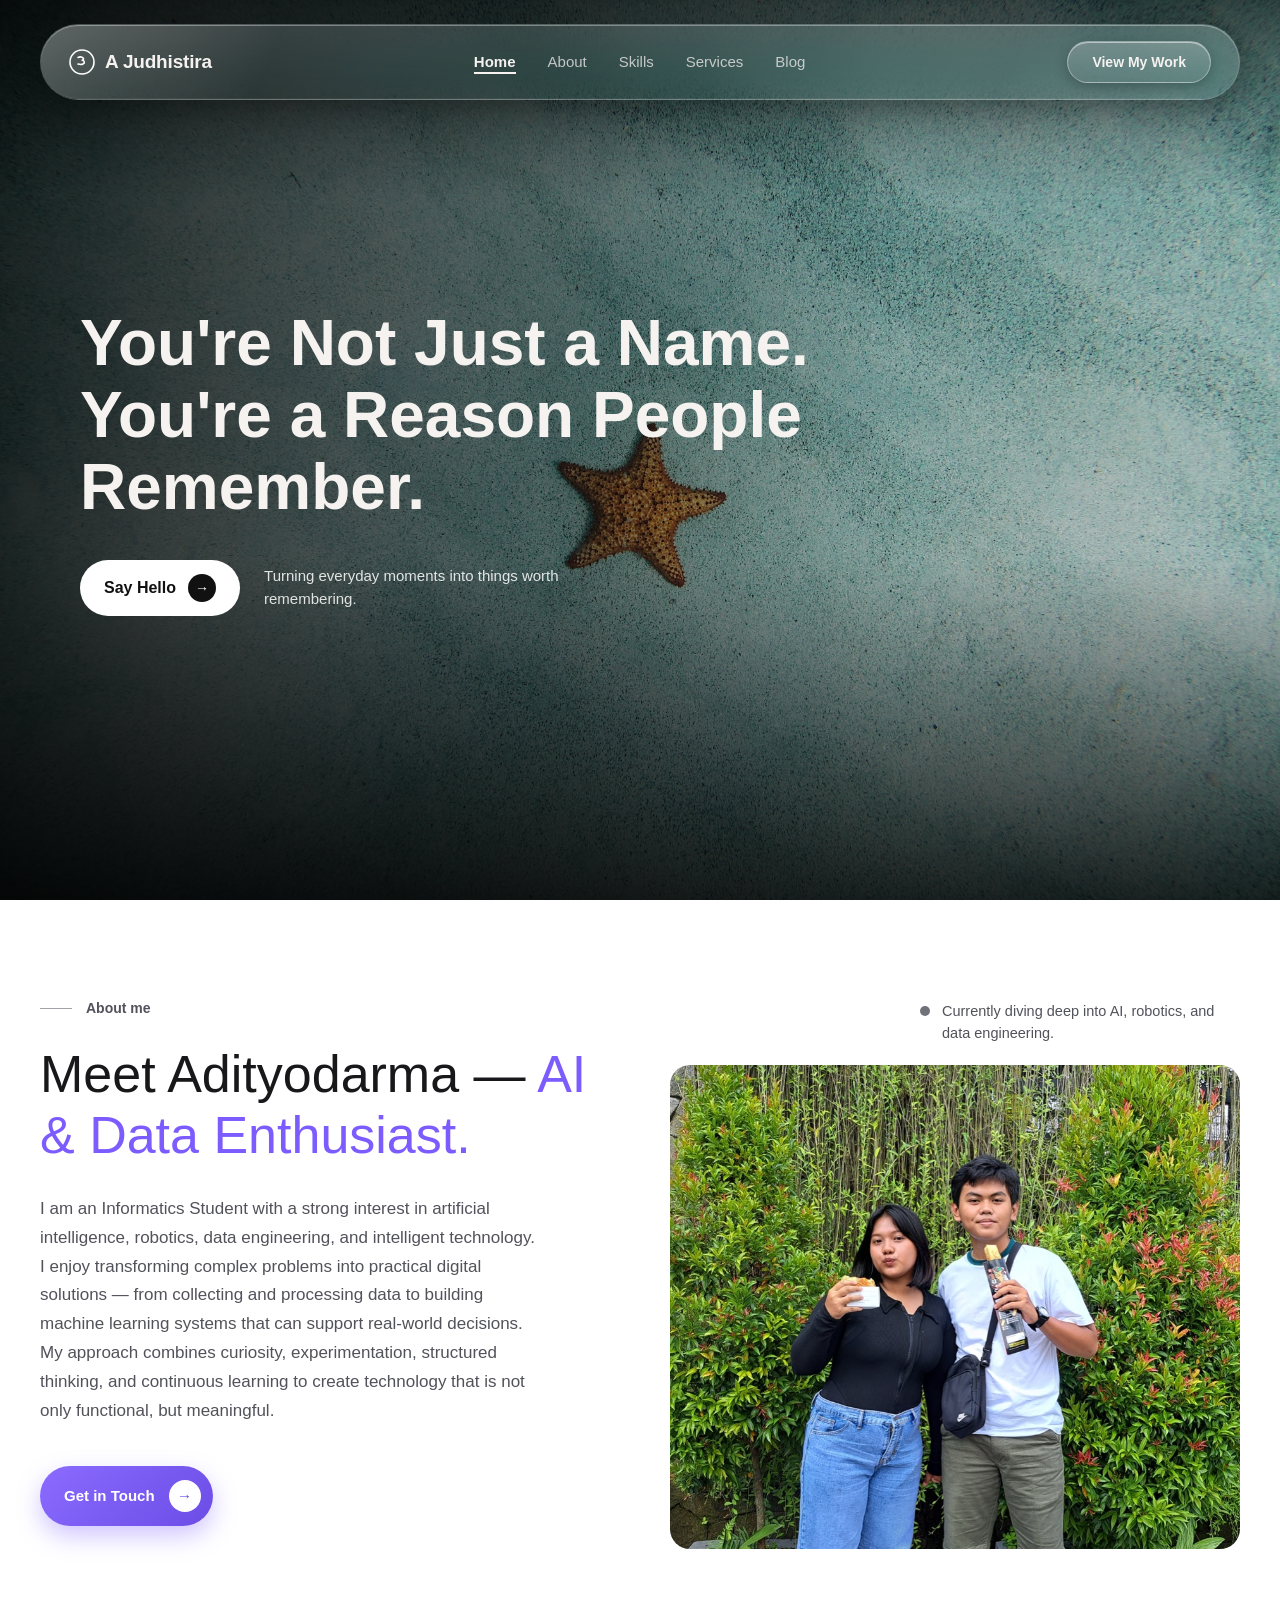
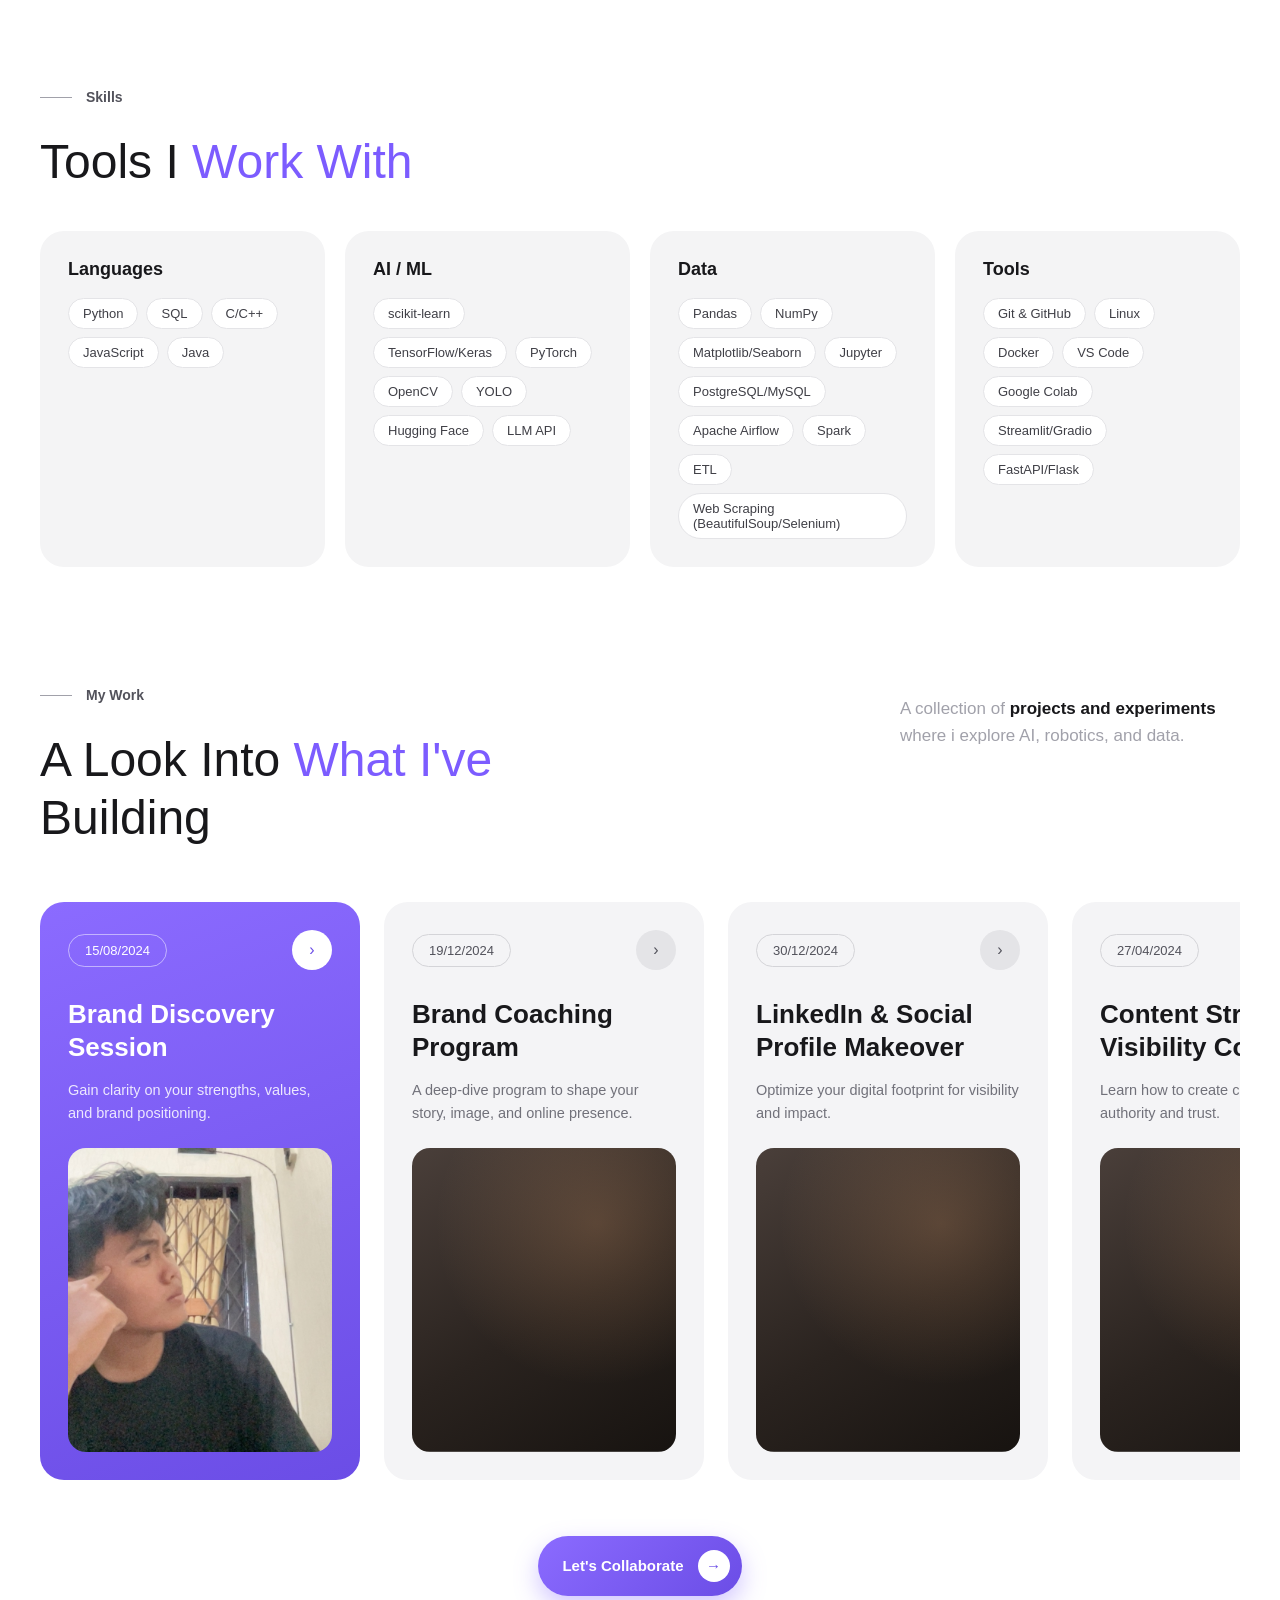
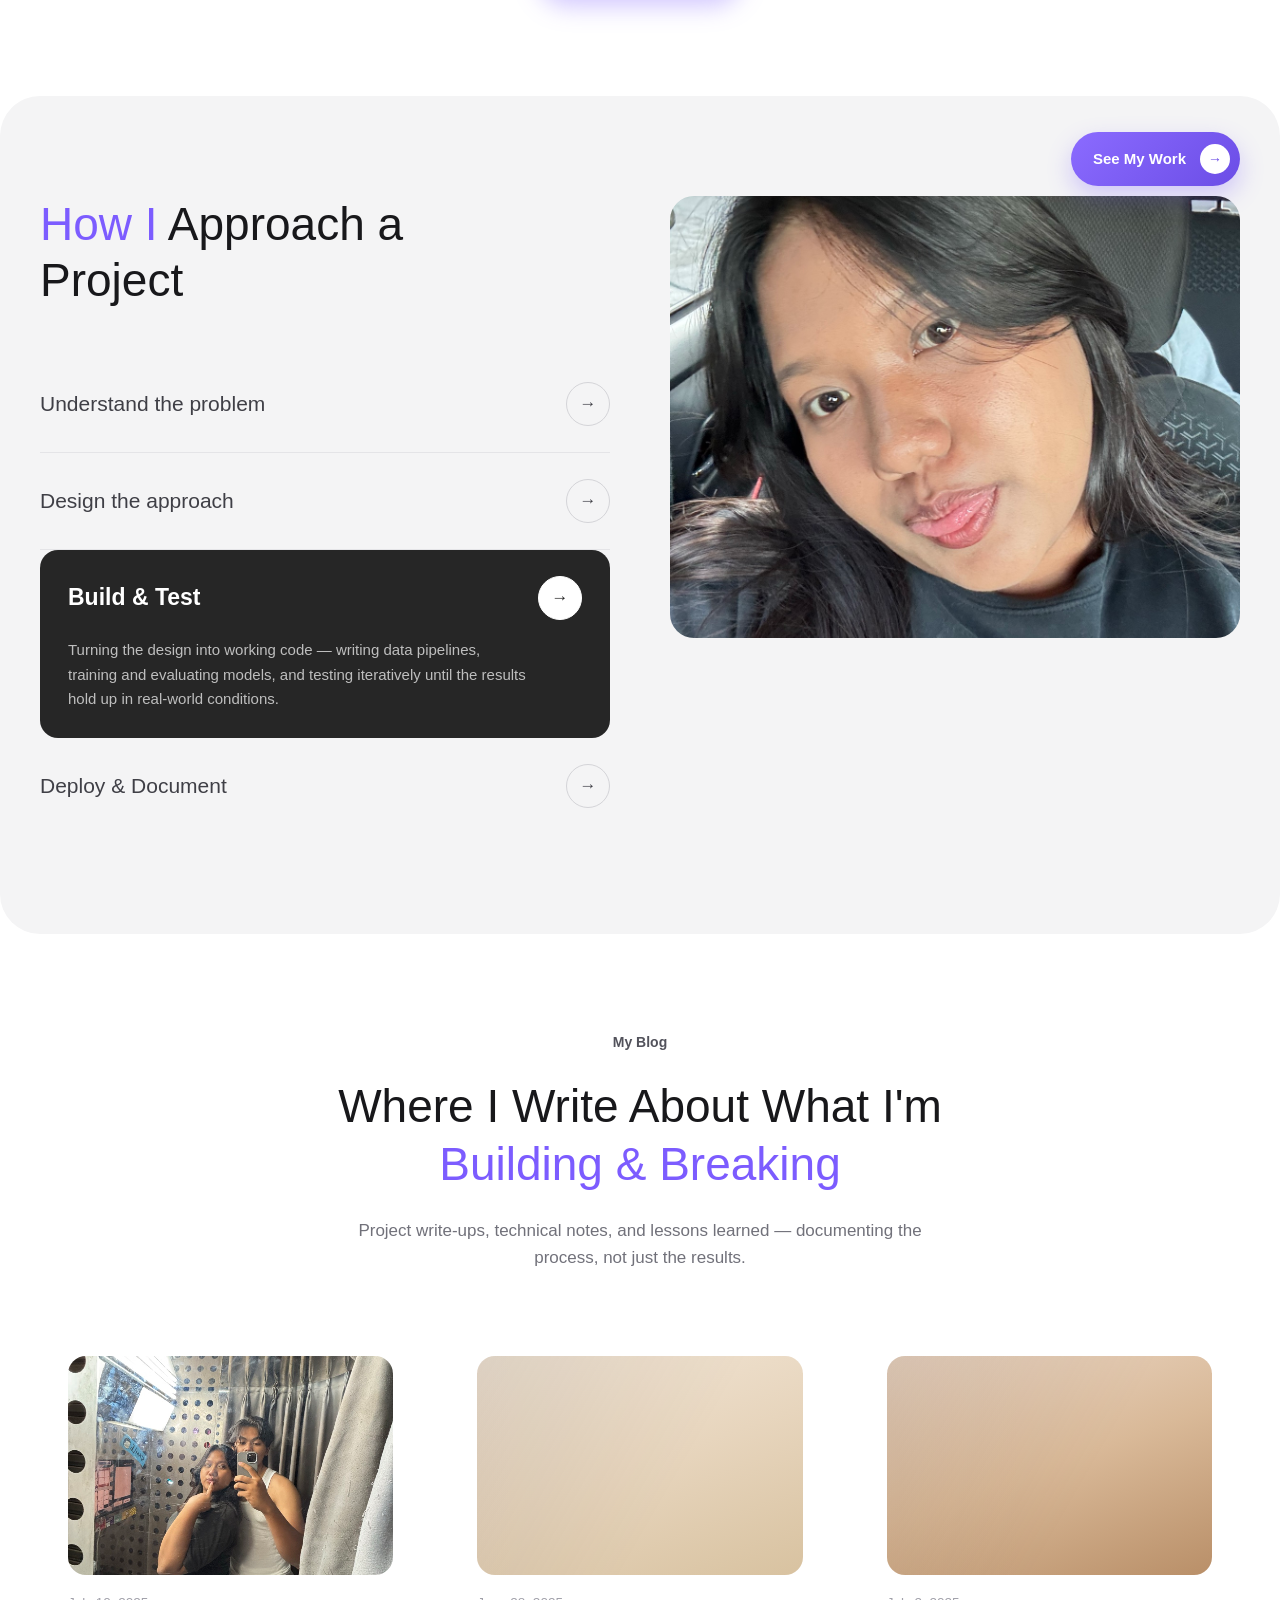
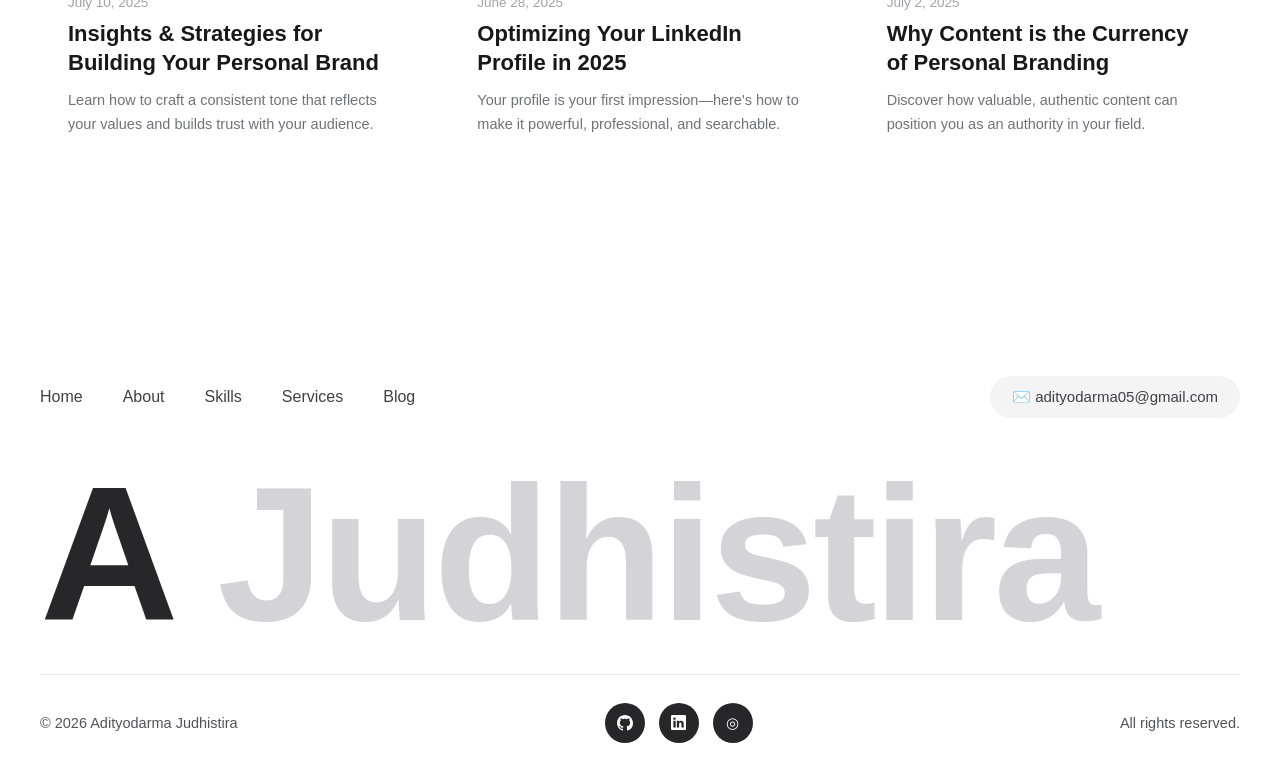
==== index.html @ 5872800b "Add Skills section, LinkedIn link, fix mobile navbar" ====
<!DOCTYPE html>
<html lang="id">

<head>
  <meta charset="UTF-8">
  <meta name="viewport" content="width=device-width, initial-scale=1.0">
  <title>Adityodarma Judhistira | Portofolio</title>
  <meta name="description"
    content="Portofolio Adityodarma Judhistira — mahasiswa Informatika dengan minat di AI, robotika, dan data engineering.">
  <meta name="author" content="Adityodarma Judhistira">
  <meta name="theme-color" content="#1f2a2a">
  <link rel="canonical" href="https://adityodarma.github.io/Portofolio/">

  <!-- Open Graph / preview link (WhatsApp, LinkedIn, dll) -->
  <meta property="og:type" content="website">
  <meta property="og:url" content="https://adityodarma.github.io/Portofolio/">
  <meta property="og:title" content="Adityodarma Judhistira | Portofolio">
  <meta property="og:description"
    content="Mahasiswa Informatika — AI, robotika, dan data engineering. Lihat proyek dan eksperimen saya.">
  <meta property="og:image" content="https://adityodarma.github.io/Portofolio/assets/images/og-image.jpg">
  <meta property="og:image:width" content="1200">
  <meta property="og:image:height" content="630">
  <meta name="twitter:card" content="summary_large_image">

  <link rel="icon" href="assets/favicon.svg" type="image/svg+xml">
  <link rel="stylesheet" href="css/style.css">
</head>

<body>

  <!-- ================= HERO ================= -->
  <section class="hero" id="home" data-nav-theme="dark">
    <div class="hero-bg"></div>
    <div class="hero-overlay"></div>

    <div class="navbar-wrap">
      <nav class="navbar">
        <div class="brand">
          <svg width="26" height="26" viewBox="0 0 26 26" fill="none" xmlns="http://www.w3.org/2000/svg">
            <circle cx="13" cy="13" r="12" stroke="white" stroke-width="1.6" />
            <path d="M9 8.5C9 8.5 11 7.5 13 8.2C15 8.9 15 10.8 13.2 11.3C15.6 11.6 16.2 14 14 15C12 15.9 9 15 9 15"
              stroke="white" stroke-width="1.6" stroke-linecap="round" stroke-linejoin="round" fill="none" />
          </svg>
          A Judhistira
        </div>
        <div class="nav-links">
          <a href="#home" class="active">Home</a>
          <a href="#about">About</a>
          <a href="#skills">Skills</a>
          <a href="#services">Services</a>
          <a href="#blog">Blog</a>
        </div>
        <a href="#services" class="cta-glass">View My Work</a>
        <button class="hamburger" id="hamburgerBtn" aria-label="Menu" aria-controls="mobileNav" aria-expanded="false">
          <span></span><span></span><span></span>
        </button>
      </nav>
    </div>

    <!-- Mobile Nav Overlay -->
    <div class="nav-mobile" id="mobileNav">
      <a href="#home">Home</a>
      <a href="#about">About</a>
      <a href="#skills">Skills</a>
      <a href="#services">Services</a>
      <a href="#blog">Blog</a>
      <a href="#services">View My Work</a>
    </div>

    <div class="hero-content">
      <h1>You're Not Just a Name.<br>You're a Reason People Remember.</h1>
      <div class="hero-cta-row">
        <a href="#contact" class="btn-white">Say Hello <span class="arrow">→</span></a>
        <p class="hero-sub">Turning everyday moments into things worth remembering.</p>
      </div>
    </div>
  </section>

  <!-- ================= ABOUT ================= -->
  <section class="about" id="about" data-nav-theme="light">
    <div class="left reveal">
      <div class="eyebrow"><span class="line"></span><span>About me</span></div>

      <h2 class="about-title">Meet Adityodarma — <span class="accent">AI & Data Enthusiast.</span></h2>

      <p class="lead">
        I am an Informatics Student with a strong interest in artificial intelligence, robotics, data engineering, and
        intelligent technology. I enjoy transforming complex problems into practical digital solutions — from collecting
        and processing data to
        building machine learning systems that can support real-world decisions. My approach combines curiosity,
        experimentation, structured thinking, and continuous learning to create
        technology that is not only functional, but meaningful.
      </p>

      <a href="#contact" class="btn-primary">Get in Touch <span class="arrow">→</span></a>
    </div>

    <div class="right">
      <div class="top-note">
        <span class="dot"></span>
        <p>Currently diving deep into AI, robotics, and data engineering.</p>
      </div>

      <div class="media-wrap">
        <div class="main-photo" style="background-image: url(assets/images/about-main.jpg);"></div>

      </div>
    </div>
  </section>

  <!-- ================= SKILLS ================= -->
  <section class="skills" id="skills" data-nav-theme="light">
    <div class="skills-header">
      <div class="eyebrow"><span class="line"></span><span>Skills</span></div>
      <h2 class="skills-title">Tools I <span class="accent">Work With</span></h2>
    </div>

    <div class="skills-grid">
      <div class="skill-group">
        <h3>Languages</h3>
        <ul class="skill-tags">
          <li>Python</li>
          <li>SQL</li>
          <li>C/C++</li>
          <li>JavaScript</li>
          <li>Java</li>
        </ul>
      </div>

      <div class="skill-group">
        <h3>AI / ML</h3>
        <ul class="skill-tags">
          <li>scikit-learn</li>
          <li>TensorFlow/Keras</li>
          <li>PyTorch</li>
          <li>OpenCV</li>
          <li>YOLO</li>
          <li>Hugging Face</li>
          <li>LLM API</li>
        </ul>
      </div>

      <div class="skill-group">
        <h3>Data</h3>
        <ul class="skill-tags">
          <li>Pandas</li>
          <li>NumPy</li>
          <li>Matplotlib/Seaborn</li>
          <li>Jupyter</li>
          <li>PostgreSQL/MySQL</li>
          <li>Apache Airflow</li>
          <li>Spark</li>
          <li>ETL</li>
          <li>Web Scraping (BeautifulSoup/Selenium)</li>
        </ul>
      </div>

      <div class="skill-group">
        <h3>Tools</h3>
        <ul class="skill-tags">
          <li>Git &amp; GitHub</li>
          <li>Linux</li>
          <li>Docker</li>
          <li>VS Code</li>
          <li>Google Colab</li>
          <li>Streamlit/Gradio</li>
          <li>FastAPI/Flask</li>
        </ul>
      </div>
    </div>
  </section>

  <!-- ================= SERVICES ================= -->
  <section class="services" id="services" data-nav-theme="light">
    <div class="services-header">
      <div>
        <div class="eyebrow"><span class="line"></span><span>My Work</span></div>
        <h2 class="services-title">A Look Into <span class="accent"> What I've</span><br>Building</h2>
      </div>

      <p class="header-note">
        A collection of <b>projects and experiments</b> where i explore AI, robotics, and data.
      </p>
    </div>

    <div class="cards-scroll">
      <div class="card primary">
        <div class="card-top"><span class="date-pill">15/08/2024</span><span class="arrow-btn">›</span></div>
        <h3>Brand Discovery Session</h3>
        <p class="desc">Gain clarity on your strengths, values, and brand positioning.</p>
        <div class="card-photo" style="background-image: url('assets/images/service-1.jpg');"></div>
      </div>

      <div class="card plain">
        <div class="card-top"><span class="date-pill">19/12/2024</span><span class="arrow-btn">›</span></div>
        <h3>Brand Coaching Program</h3>
        <p class="desc">A deep-dive program to shape your story, image, and online presence.</p>
        <div class="card-photo"></div>
      </div>

      <div class="card plain">
        <div class="card-top"><span class="date-pill">30/12/2024</span><span class="arrow-btn">›</span></div>
        <h3>LinkedIn &amp; Social Profile Makeover</h3>
        <p class="desc">Optimize your digital footprint for visibility and impact.</p>
        <div class="card-photo"></div>
      </div>

      <div class="card plain">
        <div class="card-top"><span class="date-pill">27/04/2024</span><span class="arrow-btn">›</span></div>
        <h3>Content Strategy &amp; Visibility Coaching</h3>
        <p class="desc">Learn how to create content that builds authority and trust.</p>
        <div class="card-photo"></div>
      </div>
    </div>

    <div class="cta-row">
      <a href="mailto:adityodarma05@gmail.com?subject=Hello%20from%20your%20portfolio" class="btn-primary">Let's Collaborate <span class="arrow">→</span></a>
    </div>
  </section>

  <!-- ================= PROCESS ================= -->
  <section class="process" data-nav-theme="light">
    <div class="left">
      <h2 class="process-title"><span class="accent">How I</span> Approach a Project</h2>

      <div class="accordion-item">
        <div class="row">
          <span class="title">Understand the problem</span>
          <span class="arrow-circle">→</span>
        </div>
      </div>

      <div class="accordion-item">
        <div class="row">
          <span class="title">Design the approach</span>
          <span class="arrow-circle">→</span>
        </div>
      </div>

      <div class="accordion-item active">
        <div class="row">
          <span class="title">Build & Test</span>
          <span class="arrow-circle">→</span>
        </div>
        <p class="desc">
          Turning the design into working code — writing data pipelines, training and
          evaluating models, and testing iteratively until the results hold up in
          real-world conditions.
        </p>
      </div>

      <div class="accordion-item" style="border-bottom: none;">
        <div class="row">
          <span class="title">Deploy & Document</span>
          <span class="arrow-circle">→</span>
        </div>
      </div>
    </div>

    <div class="right">
      <a href="#contact" class="learn-more">See My Work <span class="arrow">→</span></a>
      <div class="process-photo" style="background-image: url(assets/images/process.jpg);"></div>
    </div>
  </section>

  <!-- ================= BLOG ================= -->
  <section class="blog" id="blog" data-nav-theme="light">
    <div class="blog-header">
      <div class="eyebrow" style="justify-content:center;"><span>My Blog</span></div>
      <h2 class="blog-title">Where I Write About What I'm <span class="accent">Building & Breaking</span>
      </h2>
      <p class="sub">
        Project write-ups, technical notes, and lessons learned — documenting the process, not just the results.
      </p>
    </div>

    <div class="cards-grid">
      <article class="card">
        <div class="blog-photo" style="background-image: url(assets/images/blog-1.jpg);"></div>
        <div class="date">July 10, 2025</div>
        <h3>Insights &amp; Strategies for Building Your Personal Brand</h3>
        <p class="desc">Learn how to craft a consistent tone that reflects your values and builds trust with your
          audience.</p>
      </article>

      <article class="card">
        <div class="blog-photo photo-2"></div>
        <div class="date">June 28, 2025</div>
        <h3>Optimizing Your LinkedIn Profile in 2025</h3>
        <p class="desc">Your profile is your first impression—here's how to make it powerful, professional, and
          searchable.</p>
      </article>

      <article class="card">
        <div class="blog-photo photo-3"></div>
        <div class="date">July 2, 2025</div>
        <h3>Why Content is the Currency of Personal Branding</h3>
        <p class="desc">Discover how valuable, authentic content can position you as an authority in your field.</p>
      </article>
    </div>
  </section>

  <!-- ================= FOOTER ================= -->
  <footer id="contact" data-nav-theme="light">
    <div class="footer-nav">
      <div class="nav-links2">
        <a href="#home">Home</a>
        <a href="#about">About</a>
        <a href="#skills">Skills</a>
        <a href="#services">Services</a>
        <a href="#blog">Blog</a>
      </div>
      <a href="mailto:adityodarma05@gmail.com?subject=Hello%20from%20your%20portfolio"
        class="contact-pill">✉️ adityodarma05@gmail.com</a>
    </div>

    <div class="brand-huge">
      <span class="dark">A</span> <span class="light">Judhistira</span>
    </div>

    <hr>

    <div class="bottom-bar">
      <div class="bottom-left">
        <span>&copy; 2026 Adityodarma Judhistira</span>
      </div>

      <div class="socials">
        <a href="https://github.com/AdityoDarma" target="_blank" rel="noopener" aria-label="GitHub">
          <svg width="16" height="16" viewBox="0 0 16 16" fill="currentColor" aria-hidden="true">
            <path d="M8 0C3.58 0 0 3.58 0 8c0 3.54 2.29 6.53 5.47 7.59.4.07.55-.17.55-.38 0-.19-.01-.82-.01-1.49-2.01.37-2.53-.49-2.69-.94-.09-.23-.48-.94-.82-1.13-.28-.15-.68-.52-.01-.53.63-.01 1.08.58 1.23.82.72 1.21 1.87.87 2.33.66.07-.52.28-.87.51-1.07-1.78-.2-3.64-.89-3.64-3.95 0-.87.31-1.59.82-2.15-.08-.2-.36-1.02.08-2.12 0 0 .67-.21 2.2.82.64-.18 1.32-.27 2-.27.68 0 1.36.09 2 .27 1.53-1.04 2.2-.82 2.2-.82.44 1.1.16 1.92.08 2.12.51.56.82 1.27.82 2.15 0 3.07-1.87 3.75-3.65 3.95.29.25.54.73.54 1.48 0 1.07-.01 1.93-.01 2.2 0 .21.15.46.55.38A8.013 8.013 0 0016 8c0-4.42-3.58-8-8-8z"/>
          </svg>
        </a>
        <a href="https://www.linkedin.com/in/adityodarma-judhistira-278b33277/" target="_blank" rel="noopener" aria-label="LinkedIn">
          <svg width="15" height="15" viewBox="0 0 16 16" fill="currentColor" aria-hidden="true">
            <path d="M0 1.15C0 .52.52 0 1.17 0h13.66C15.48 0 16 .52 16 1.15v13.7c0 .63-.52 1.15-1.17 1.15H1.17C.52 16 0 15.48 0 14.85V1.15zm4.94 12.24V6.17H2.54v7.22h2.4zM3.74 5.18c.84 0 1.36-.55 1.36-1.25-.02-.71-.52-1.25-1.34-1.25-.82 0-1.36.54-1.36 1.25 0 .7.52 1.25 1.33 1.25h.01zm4.91 8.21V9.36c0-.22.02-.43.08-.58.17-.43.57-.88 1.23-.88.87 0 1.21.66 1.21 1.63v3.86h2.4V9.25c0-2.22-1.18-3.25-2.76-3.25-1.27 0-1.84.7-2.16 1.19v.02h-.02l.02-.02V6.17h-2.4c.03.68 0 7.22 0 7.22h2.4z"/>
          </svg>
        </a>
        <a href="https://www.instagram.com/a.drma/" target="_blank" rel="noopener" aria-label="Instagram">◎</a>
      </div>

      <div class="bottom-right">
        <span>All rights reserved.</span>
      </div>
    </div>
  </footer>

  <script src="js/main.js"></script>
</body>

</html>
---- css/style.css ----
/* =========================================================
   BrandElevate — Stylesheet
   Struktur: Reset -> Utilities -> Hero -> About -> Services
             -> Process -> Blog -> Footer -> Responsive
   ========================================================= */

* {
  box-sizing: border-box;
  margin: 0;
  padding: 0;
}

html {
  scroll-behavior: smooth;
}

body {
  font-family: "Helvetica Neue", Arial, sans-serif;
  color: #18181b;
  background: #ffffff;
}

a {
  text-decoration: none;
  transition: color 0.2s ease, opacity 0.2s ease;
}

/* ================= FADE-IN SCROLL ANIMATION ================= */
.reveal {
  opacity: 0;
  transform: translateY(32px);
  transition: opacity 0.6s ease, transform 0.6s ease;
}

.reveal.visible {
  opacity: 1;
  transform: translateY(0);
}

.reveal-delay-1 { transition-delay: 0.1s; }
.reveal-delay-2 { transition-delay: 0.2s; }
.reveal-delay-3 { transition-delay: 0.3s; }
.reveal-delay-4 { transition-delay: 0.4s; }

/* ================= UTILITIES ================= */
.btn-primary {
  display: inline-flex;
  align-items: center;
  gap: 14px;
  background: linear-gradient(135deg, #8b6bff, #6b4de6);
  color: #fff;
  padding: 14px 12px 14px 24px;
  border-radius: 999px;
  font-weight: 600;
  font-size: 15px;
  box-shadow: 0 10px 24px rgba(124, 92, 255, 0.35);
  transition: transform 0.2s ease, box-shadow 0.2s ease;
}

.btn-primary:hover {
  transform: translateY(-2px);
  box-shadow: 0 16px 32px rgba(124, 92, 255, 0.45);
}

.btn-primary .arrow {
  width: 32px;
  height: 32px;
  border-radius: 50%;
  background: #fff;
  color: #6b4de6;
  display: flex;
  align-items: center;
  justify-content: center;
  font-size: 15px;
}

.accent {
  color: #7c5cff;
}

.eyebrow {
  display: flex;
  align-items: center;
  gap: 14px;
  margin-bottom: 28px;
  font-size: 14px;
  color: #52525b;
  font-weight: 600;
}

.eyebrow .line {
  width: 32px;
  height: 1px;
  background: #a1a1aa;
}

/* ================= HERO ================= */
.hero {
  position: relative;
  min-height: 100vh;
  display: flex;
  flex-direction: column;
  color: #f5f2f0;
  overflow: hidden;
}

.hero-bg {
  position: absolute;
  inset: 0;
  z-index: 0;
  background-image: url("../assets/images/hero-bg.jpg");
  background-size: cover;
  background-position: center;
}

.hero-overlay {
  position: absolute;
  inset: 0;
  z-index: 1;
  background:
    linear-gradient(90deg, rgba(0, 0, 0, 0.8) 0%, rgba(0, 0, 0, 0.45) 45%, rgba(0, 0, 0, 0.15) 70%, rgba(0, 0, 0, 0.05) 100%),
    linear-gradient(180deg, rgba(0, 0, 0, 0.6) 0%, rgba(0, 0, 0, 0) 22%, rgba(0, 0, 0, 0) 62%, rgba(0, 0, 0, 0.8) 100%);
}

.navbar-wrap {
  position: fixed;
  top: 0;
  left: 0;
  right: 0;
  z-index: 1000;
  padding: 24px 40px;
  pointer-events: none;
  background: transparent;
  transition: padding 0.4s cubic-bezier(0.16, 1, 0.3, 1);
}

.navbar-wrap.scrolled {
  padding: 12px 40px;
}

.navbar {
  position: relative;
  display: flex;
  align-items: center;
  justify-content: space-between;
  gap: 24px;
  padding: 16px 28px;
  border-radius: 999px;
  margin: 0 auto;
  max-width: 1240px;
  pointer-events: auto;
  background: linear-gradient(180deg, rgba(255, 255, 255, 0.14), rgba(255, 255, 255, 0.04));
  backdrop-filter: blur(20px) saturate(180%);
  -webkit-backdrop-filter: blur(20px) saturate(180%);
  border: 1px solid rgba(255, 255, 255, 0.22);
  box-shadow:
    0 8px 32px rgba(0, 0, 0, 0.35),
    inset 0 1px 0 rgba(255, 255, 255, 0.35),
    inset 0 -1px 0 rgba(255, 255, 255, 0.05);
  overflow: hidden;
  transition: all 0.4s cubic-bezier(0.16, 1, 0.3, 1);
}

.navbar::before {
  content: "";
  position: absolute;
  inset: 0;
  border-radius: inherit;
  background: linear-gradient(115deg, rgba(255, 255, 255, 0.25) 0%, rgba(255, 255, 255, 0) 20%, rgba(255, 255, 255, 0) 80%, rgba(255, 255, 255, 0.12) 100%);
  pointer-events: none;
  transition: background 0.4s ease;
}

.navbar>* {
  position: relative;
  z-index: 1;
}

.brand {
  display: flex;
  align-items: center;
  gap: 10px;
  font-size: 19px;
  font-weight: 700;
  letter-spacing: -0.01em;
  white-space: nowrap;
  color: #f5f2f0;
  transition: color 0.4s ease;
}

.brand svg circle, .brand svg path {
  transition: stroke 0.4s ease;
}

.nav-links {
  display: flex;
  align-items: center;
  gap: 32px;
  flex: 1;
  justify-content: center;
}

.nav-links a {
  color: rgba(245, 242, 240, 0.75);
  font-size: 15px;
  position: relative;
  padding-bottom: 2px;
  transition: color 0.4s ease;
}

.nav-links a::after {
  content: '';
  position: absolute;
  bottom: -2px;
  left: 0;
  width: 0;
  height: 1.5px;
  background: #f5f2f0;
  transition: width 0.25s ease, background-color 0.4s ease;
}

.nav-links a:hover::after,
.nav-links a.active::after {
  width: 100%;
}

.nav-links a:hover {
  color: #f5f2f0;
}

.nav-links a.active {
  color: #f5f2f0;
  font-weight: 600;
}

.cta-glass {
  display: inline-flex;
  align-items: center;
  white-space: nowrap;
  padding: 12px 24px;
  border-radius: 999px;
  background: linear-gradient(180deg, rgba(255, 255, 255, 0.22), rgba(255, 255, 255, 0.06));
  border: 1px solid rgba(255, 255, 255, 0.35);
  color: #f5f2f0;
  font-size: 14px;
  font-weight: 600;
  box-shadow: 0 4px 14px rgba(0, 0, 0, 0.25), inset 0 1px 0 rgba(255, 255, 255, 0.5);
  transition: transform 0.2s ease, box-shadow 0.2s ease, background 0.2s ease;
}

.cta-glass:hover {
  transform: translateY(-1px);
  box-shadow: 0 8px 20px rgba(0, 0, 0, 0.35), inset 0 1px 0 rgba(255, 255, 255, 0.5);
  background: linear-gradient(180deg, rgba(255, 255, 255, 0.32), rgba(255, 255, 255, 0.12));
}

/* ================= ADAPTIVE LIGHT THEME NAVBAR ================= */
.navbar.nav-light {
  background: linear-gradient(135deg, rgba(255, 255, 255, 0.8), rgba(255, 255, 255, 0.55));
  backdrop-filter: blur(24px) saturate(190%);
  -webkit-backdrop-filter: blur(24px) saturate(190%);
  border: 1px solid rgba(255, 255, 255, 0.95);
  box-shadow: 
    0 10px 30px rgba(0, 0, 0, 0.08), 
    0 2px 8px rgba(0, 0, 0, 0.04), 
    inset 0 1px 0 rgba(255, 255, 255, 1);
}

.navbar.nav-light::before {
  background: linear-gradient(105deg, rgba(255, 255, 255, 0.6) 0%, rgba(255, 255, 255, 0.1) 30%, rgba(255, 255, 255, 0) 60%, rgba(255, 255, 255, 0.3) 100%);
}

.navbar.nav-light .brand {
  color: #18181b;
}

.navbar.nav-light .brand svg circle,
.navbar.nav-light .brand svg path {
  stroke: #18181b;
}

.navbar.nav-light .nav-links a {
  color: rgba(24, 24, 27, 0.7);
}

.navbar.nav-light .nav-links a::after {
  background: #18181b;
}

.navbar.nav-light .nav-links a:hover,
.navbar.nav-light .nav-links a.active {
  color: #18181b;
}

.navbar.nav-light .cta-glass {
  background: linear-gradient(180deg, rgba(24, 24, 27, 0.06), rgba(24, 24, 27, 0.02));
  border: 1px solid rgba(24, 24, 27, 0.15);
  color: #18181b;
  box-shadow: 0 4px 12px rgba(0, 0, 0, 0.04), inset 0 1px 0 rgba(255, 255, 255, 0.8);
}

.navbar.nav-light .cta-glass:hover {
  background: linear-gradient(135deg, #8b6bff, #6b4de6);
  color: #ffffff;
  border-color: transparent;
  box-shadow: 0 8px 20px rgba(124, 92, 255, 0.35);
}

.navbar.nav-light .hamburger span {
  background: #18181b;
}

/* Hamburger menu (mobile) */
.hamburger {
  display: none;
  flex-direction: column;
  gap: 5px;
  cursor: pointer;
  padding: 4px;
  z-index: 10;
  background: none;
  border: 0;
  appearance: none;
  -webkit-appearance: none;
}

.hamburger span {
  display: block;
  width: 22px;
  height: 2px;
  background: #f5f2f0;
  border-radius: 2px;
  transition: transform 0.3s ease, opacity 0.3s ease;
}

.hamburger.open span:nth-child(1) { transform: translateY(7px) rotate(45deg); }
.hamburger.open span:nth-child(2) { opacity: 0; }
.hamburger.open span:nth-child(3) { transform: translateY(-7px) rotate(-45deg); }

.nav-mobile {
  display: none;
  position: fixed;
  inset: 0;
  background: rgba(15, 10, 30, 0.97);
  backdrop-filter: blur(16px);
  z-index: 100;
  flex-direction: column;
  align-items: center;
  justify-content: center;
  gap: 32px;
  opacity: 0;
  pointer-events: none;
  transition: opacity 0.3s ease;
}

.nav-mobile.open {
  display: flex;
  opacity: 1;
  pointer-events: auto;
}

.nav-mobile a {
  color: #f5f2f0;
  font-size: 28px;
  font-weight: 700;
  transition: color 0.2s ease, transform 0.2s ease;
}

.nav-mobile a:hover {
  color: #7c5cff;
  transform: translateX(8px);
}

.hero-content {
  position: relative;
  z-index: 2;
  flex: 1;
  display: flex;
  flex-direction: column;
  justify-content: center;
  padding: 120px 80px 96px;
}

.hero-content h1 {
  font-size: 64px;
  font-weight: 800;
  line-height: 1.12;
  max-width: 900px;
  margin-bottom: 28px;
}

.hero-cta-row {
  display: flex;
  align-items: center;
  gap: 24px;
  flex-wrap: wrap;
  margin-top: 8px;
}

.btn-white {
  display: inline-flex;
  align-items: center;
  gap: 12px;
  background: #fff;
  color: #111;
  padding: 14px 24px;
  border-radius: 999px;
  font-weight: 600;
}

.btn-white .arrow {
  width: 28px;
  height: 28px;
  border-radius: 50%;
  background: #111;
  color: #fff;
  display: flex;
  align-items: center;
  justify-content: center;
  font-size: 14px;
}

.hero-sub {
  max-width: 320px;
  font-size: 15px;
  line-height: 1.5;
  color: rgba(255, 255, 255, 0.85);
}

/* ================= ABOUT ================= */
.about {
  max-width: 1280px;
  margin: 0 auto;
  padding: 100px 40px;
  display: grid;
  grid-template-columns: 1fr 1fr;
  gap: 60px;
  align-items: start;
}

.about-title {
  font-size: 52px;
  font-weight: 500;
  line-height: 1.18;
  color: #18181b;
  margin-bottom: 28px;
  max-width: 560px;
}

.about .lead {
  font-size: 17px;
  line-height: 1.7;
  color: #52525b;
  max-width: 500px;
  margin-bottom: 40px;
}

.about .right {
  position: relative;
}

.top-note {
  display: flex;
  align-items: flex-start;
  gap: 12px;
  margin-bottom: 20px;
  max-width: 320px;
  margin-left: auto;
}

.top-note .dot {
  width: 10px;
  height: 10px;
  border-radius: 50%;
  background: #71717a;
  margin-top: 6px;
  flex-shrink: 0;
}

.top-note p {
  font-size: 14.5px;
  line-height: 1.55;
  color: #52525b;
}

.media-wrap {
  position: relative;
}

.main-photo {
  width: 100%;
  aspect-ratio: 4 / 3.4;
  border-radius: 20px;
  background:
    radial-gradient(circle at 70% 30%, rgba(150, 170, 255, 0.25), transparent 55%),
    linear-gradient(135deg, #4b3f4a 0%, #2c2430 45%, #1c1620 100%);
  background-size: cover;
  background-position: center;
  /* Ganti dengan foto asli:
     background-image: url("../assets/images/about-main.jpg");
  */
}


/* ================= SKILLS ================= */
.skills {
  max-width: 1400px;
  margin: 0 auto;
  padding: 40px 40px 60px;
}

.skills-header {
  margin-bottom: 40px;
}

.skills-title {
  font-size: 48px;
  font-weight: 500;
  line-height: 1.2;
}

.skills-grid {
  display: grid;
  grid-template-columns: repeat(4, 1fr);
  gap: 20px;
}

.skill-group {
  background: #f4f4f5;
  border-radius: 24px;
  padding: 28px;
}

.skill-group h3 {
  font-size: 18px;
  font-weight: 600;
  margin-bottom: 18px;
}

.skill-tags {
  list-style: none;
  display: flex;
  flex-wrap: wrap;
  gap: 8px;
}

.skill-tags li {
  background: #ffffff;
  border: 1px solid #e4e4e7;
  border-radius: 999px;
  padding: 7px 14px;
  font-size: 13px;
  color: #3f3f46;
}

@media (max-width: 1200px) {
  .skills-grid {
    grid-template-columns: repeat(2, 1fr);
  }
}


/* ================= SERVICES ================= */
.services {
  max-width: 1400px;
  margin: 0 auto;
  padding: 60px 40px 100px;
  background: #ffffff;
}

.services-header {
  display: flex;
  justify-content: space-between;
  align-items: flex-start;
  gap: 40px;
  margin-bottom: 56px;
  flex-wrap: wrap;
}

.services-title {
  font-size: 48px;
  font-weight: 500;
  line-height: 1.2;
  max-width: 640px;
}

.header-note {
  max-width: 340px;
  font-size: 17px;
  line-height: 1.6;
  color: #a1a1aa;
  padding-top: 8px;
}

.header-note b {
  color: #18181b;
  font-weight: 600;
}

.cards-scroll {
  display: flex;
  gap: 24px;
  overflow-x: auto;
  padding-bottom: 8px;
  scrollbar-width: none;
}

.cards-scroll::-webkit-scrollbar {
  display: none;
}

.card {
  flex: 0 0 320px;
  border-radius: 24px;
  padding: 28px;
  display: flex;
  flex-direction: column;
  transition: transform 0.3s ease, box-shadow 0.3s ease;
  cursor: pointer;
}

.card:hover {
  transform: translateY(-6px);
  box-shadow: 0 20px 48px rgba(0, 0, 0, 0.12);
}

.card.primary {
  background: linear-gradient(160deg, #8b6bff 0%, #6b4de6 100%);
  color: #fff;
}

.card.plain {
  background: #f4f4f6;
  color: #18181b;
}

.card-top {
  display: flex;
  justify-content: space-between;
  align-items: center;
  margin-bottom: 28px;
}

.date-pill {
  display: inline-flex;
  align-items: center;
  padding: 8px 16px;
  border-radius: 999px;
  font-size: 13px;
  font-weight: 500;
  border: 1px solid;
}

.card.primary .date-pill {
  border-color: rgba(255, 255, 255, 0.5);
  color: #fff;
}

.card.plain .date-pill {
  border-color: #d4d4d8;
  color: #52525b;
}

.arrow-btn {
  width: 40px;
  height: 40px;
  border-radius: 50%;
  display: flex;
  align-items: center;
  justify-content: center;
  flex-shrink: 0;
  font-size: 16px;
}

.card.primary .arrow-btn {
  background: #fff;
  color: #6b4de6;
}

.card.plain .arrow-btn {
  background: #e4e4e7;
  color: #52525b;
}

.card h3 {
  font-size: 26px;
  font-weight: 700;
  line-height: 1.25;
  margin-bottom: 16px;
}

.card p.desc {
  font-size: 14.5px;
  line-height: 1.55;
  margin-bottom: 24px;
}

.card.primary p.desc {
  color: rgba(255, 255, 255, 0.85);
}

.card.plain p.desc {
  color: #71717a;
}

.card-photo {
  margin-top: auto;
  width: 100%;
  aspect-ratio: 4 / 4.6;
  border-radius: 18px;
  background:
    radial-gradient(circle at 70% 25%, rgba(255, 180, 120, 0.2), transparent 55%),
    linear-gradient(150deg, #4a3f3a 0%, #2a231f 55%, #171310 100%);
  background-size: cover;
  background-position: center;
  /* Ganti dengan foto sesi masing-masing:
     background-image: url("../assets/images/service-1.jpg");
  */
}

.cta-row {
  display: flex;
  justify-content: center;
  margin-top: 48px;
}

/* ================= PROCESS ================= */
.process {
  max-width: 1300px;
  margin: 0 auto;
  padding: 100px 40px;
  background: #f4f4f5;
  border-radius: 40px;
  display: grid;
  grid-template-columns: 1fr 1fr;
  gap: 60px;
  align-items: start;
}

.process-title {
  font-size: 46px;
  font-weight: 500;
  line-height: 1.22;
  margin-bottom: 48px;
  max-width: 480px;
}

.accordion-item {
  padding: 26px 0;
  border-bottom: 1px solid #e4e4e7;
}

.accordion-item:first-child {
  padding-top: 0;
}

.accordion-item .row {
  display: flex;
  align-items: center;
  justify-content: space-between;
  gap: 20px;
  cursor: pointer;
}

.accordion-item .row .title {
  font-size: 21px;
  color: #3f3f46;
}

.arrow-circle {
  width: 44px;
  height: 44px;
  border-radius: 50%;
  border: 1px solid #d4d4d8;
  display: flex;
  align-items: center;
  justify-content: center;
  font-size: 17px;
  color: #3f3f46;
  flex-shrink: 0;
}

.accordion-item.active {
  background: #262626;
  border-radius: 18px;
  padding: 26px 28px;
  border-bottom: none;
}

.accordion-item.active .row .title {
  color: #fff;
  font-size: 23px;
  font-weight: 700;
}

.accordion-item.active .arrow-circle {
  background: #fff;
  border-color: #fff;
  color: #262626;
}

.accordion-item .desc {
  margin-top: 18px;
  font-size: 15px;
  line-height: 1.65;
  color: rgba(255, 255, 255, 0.7);
  max-width: 460px;
  display: none;
}

.accordion-item.active .desc {
  display: block;
}

.process .right {
  position: relative;
}

.learn-more {
  position: absolute;
  top: -64px;
  right: 0;
  display: inline-flex;
  align-items: center;
  gap: 14px;
  background: linear-gradient(135deg, #8b6bff, #6b4de6);
  color: #fff;
  padding: 12px 10px 12px 22px;
  border-radius: 999px;
  font-weight: 600;
  font-size: 15px;
  box-shadow: 0 10px 24px rgba(124, 92, 255, 0.3);
}

.learn-more .arrow {
  width: 30px;
  height: 30px;
  border-radius: 50%;
  background: #fff;
  color: #6b4de6;
  display: flex;
  align-items: center;
  justify-content: center;
  font-size: 14px;
}

.process-photo {
  width: 100%;
  aspect-ratio: 4 / 3.1;
  border-radius: 24px;
  background:
    radial-gradient(circle at 75% 20%, rgba(190, 110, 255, 0.35), transparent 55%),
    radial-gradient(circle at 25% 80%, rgba(120, 70, 180, 0.3), transparent 50%),
    linear-gradient(150deg, #3a2a3f 0%, #221a28 55%, #15111a 100%);
  background-size: cover;
  background-position: center;
  /* Ganti dengan foto asli:
     background-image: url("../assets/images/process.jpg");
  */
}

/* ================= BLOG ================= */
.blog {
  max-width: 1280px;
  margin: 0 auto;
  padding: 100px 40px;
}

.blog-header {
  text-align: center;
  max-width: 780px;
  margin: 0 auto 56px;
}

.blog-title {
  font-size: 46px;
  font-weight: 500;
  line-height: 1.25;
  margin-bottom: 24px;
}

.blog-header .sub {
  font-size: 17px;
  line-height: 1.6;
  color: #71717a;
  max-width: 620px;
  margin: 0 auto;
}

.cards-grid {
  display: grid;
  grid-template-columns: repeat(3, 1fr);
  gap: 28px;
  margin-bottom: 48px;
}

.blog-photo {
  width: 100%;
  aspect-ratio: 4 / 2.7;
  border-radius: 18px;
  margin-bottom: 20px;
  background-size: cover;
  background-position: center;
}

.photo-1 {
  background: linear-gradient(120deg, rgba(30, 35, 50, 0.15), transparent 60%), linear-gradient(160deg, #dfe3ea 0%, #c7ccd6 50%, #9aa1b0 100%);
}

.photo-2 {
  background: linear-gradient(120deg, rgba(60, 45, 35, 0.12), transparent 60%), linear-gradient(160deg, #f3e7d8 0%, #e7d5bd 50%, #d8c2a0 100%);
}

.photo-3 {
  background: linear-gradient(120deg, rgba(90, 60, 40, 0.15), transparent 60%), linear-gradient(160deg, #ecd9c8 0%, #d9b998 50%, #b98f68 100%);
}

/* Ganti masing-masing dengan foto asli:
   .photo-1 { background-image: url("../assets/images/blog-1.jpg"); }
*/

.blog .card .date {
  font-size: 13.5px;
  color: #a1a1aa;
  margin-bottom: 10px;
}

.blog .card h3 {
  font-size: 22px;
  font-weight: 600;
  line-height: 1.3;
  margin-bottom: 12px;
  color: #18181b;
}

.blog .card p.desc {
  font-size: 14.5px;
  line-height: 1.6;
  color: #71717a;
}

/* ================= FOOTER ================= */
footer {
  max-width: 1400px;
  margin: 0 auto;
  padding: 40px 40px 0;
  overflow: hidden;
}

.footer-nav {
  display: flex;
  align-items: center;
  justify-content: space-between;
  gap: 24px;
  flex-wrap: wrap;
  margin-bottom: 40px;
}

.footer-nav .nav-links2 {
  display: flex;
  align-items: center;
  gap: 40px;
  flex-wrap: wrap;
}

.footer-nav .nav-links2 a {
  color: #3f3f46;
  font-size: 16px;
}

.contact-pill {
  display: inline-flex;
  align-items: center;
  gap: 10px;
  background: #f4f4f5;
  padding: 12px 22px;
  border-radius: 999px;
  font-size: 15px;
  color: #3f3f46;
}

.brand-huge {
  font-size: clamp(90px, 15vw, 260px);
  font-weight: 600;
  line-height: 1;
  letter-spacing: -0.02em;
  white-space: nowrap;
  margin-bottom: 24px;
}

.brand-huge .dark {
  color: #27272a;
}

.brand-huge .light {
  color: #d4d4d8;
}

footer hr {
  border: none;
  border-top: 1px solid #e4e4e7;
  margin-bottom: 28px;
}

.bottom-bar {
  display: flex;
  align-items: center;
  justify-content: space-between;
  gap: 24px;
  flex-wrap: wrap;
  padding-bottom: 32px;
  font-size: 14.5px;
  color: #52525b;
}

.bottom-left {
  display: flex;
  align-items: center;
  gap: 32px;
}

.bottom-left a {
  color: #52525b;
}

.socials {
  display: flex;
  align-items: center;
  gap: 14px;
}

.socials a {
  width: 40px;
  height: 40px;
  border-radius: 50%;
  background: #27272a;
  color: #fff;
  display: flex;
  align-items: center;
  justify-content: center;
  font-size: 15px;
  transition: transform 0.2s ease, background 0.2s ease;
}

.socials a:hover {
  transform: translateY(-3px) scale(1.1);
  background: #7c5cff;
}

.bottom-right {
  display: flex;
  align-items: center;
  gap: 32px;
}

/* ================= RESPONSIVE ================= */
@media (max-width: 900px) {

  .navbar-wrap,
  .hero-content {
    padding-left: 20px;
    padding-right: 20px;
  }

  .nav-links {
    display: none;
  }

  .hamburger {
    display: flex;
  }

  .cta-glass {
    display: none;
  }

  .hero-content h1 {
    font-size: 36px;
  }

  .about {
    grid-template-columns: 1fr;
    padding: 56px 24px 140px;
    gap: 48px;
  }

  .about-title {
    font-size: 36px;
  }

  .top-note {
    margin-left: 0;
  }

  .float-card {
    right: 0;
    left: 0;
    margin: 0 auto;
    bottom: -80px;
    width: 88%;
  }

  .services-title {
    font-size: 32px;
  }

  .services-header {
    flex-direction: column;
  }

  .header-note {
    padding-top: 0;
  }

  .card {
    flex: 0 0 260px;
  }

  .skills {
    padding: 40px 24px;
  }

  .skills-title {
    font-size: 36px;
  }

  .skills-grid {
    grid-template-columns: 1fr;
  }

  .process {
    grid-template-columns: 1fr;
    padding: 56px 24px;
    border-radius: 24px;
  }

  .process-title {
    font-size: 32px;
  }

  .learn-more {
    position: static;
    margin-bottom: 32px;
  }

  .blog-title {
    font-size: 30px;
  }

  .cards-grid {
    grid-template-columns: 1fr;
  }

  .footer-nav {
    flex-direction: column;
    align-items: flex-start;
  }

  .brand-huge {
    font-size: 64px;
  }

  .bottom-bar {
    flex-direction: column;
    align-items: flex-start;
  }
}
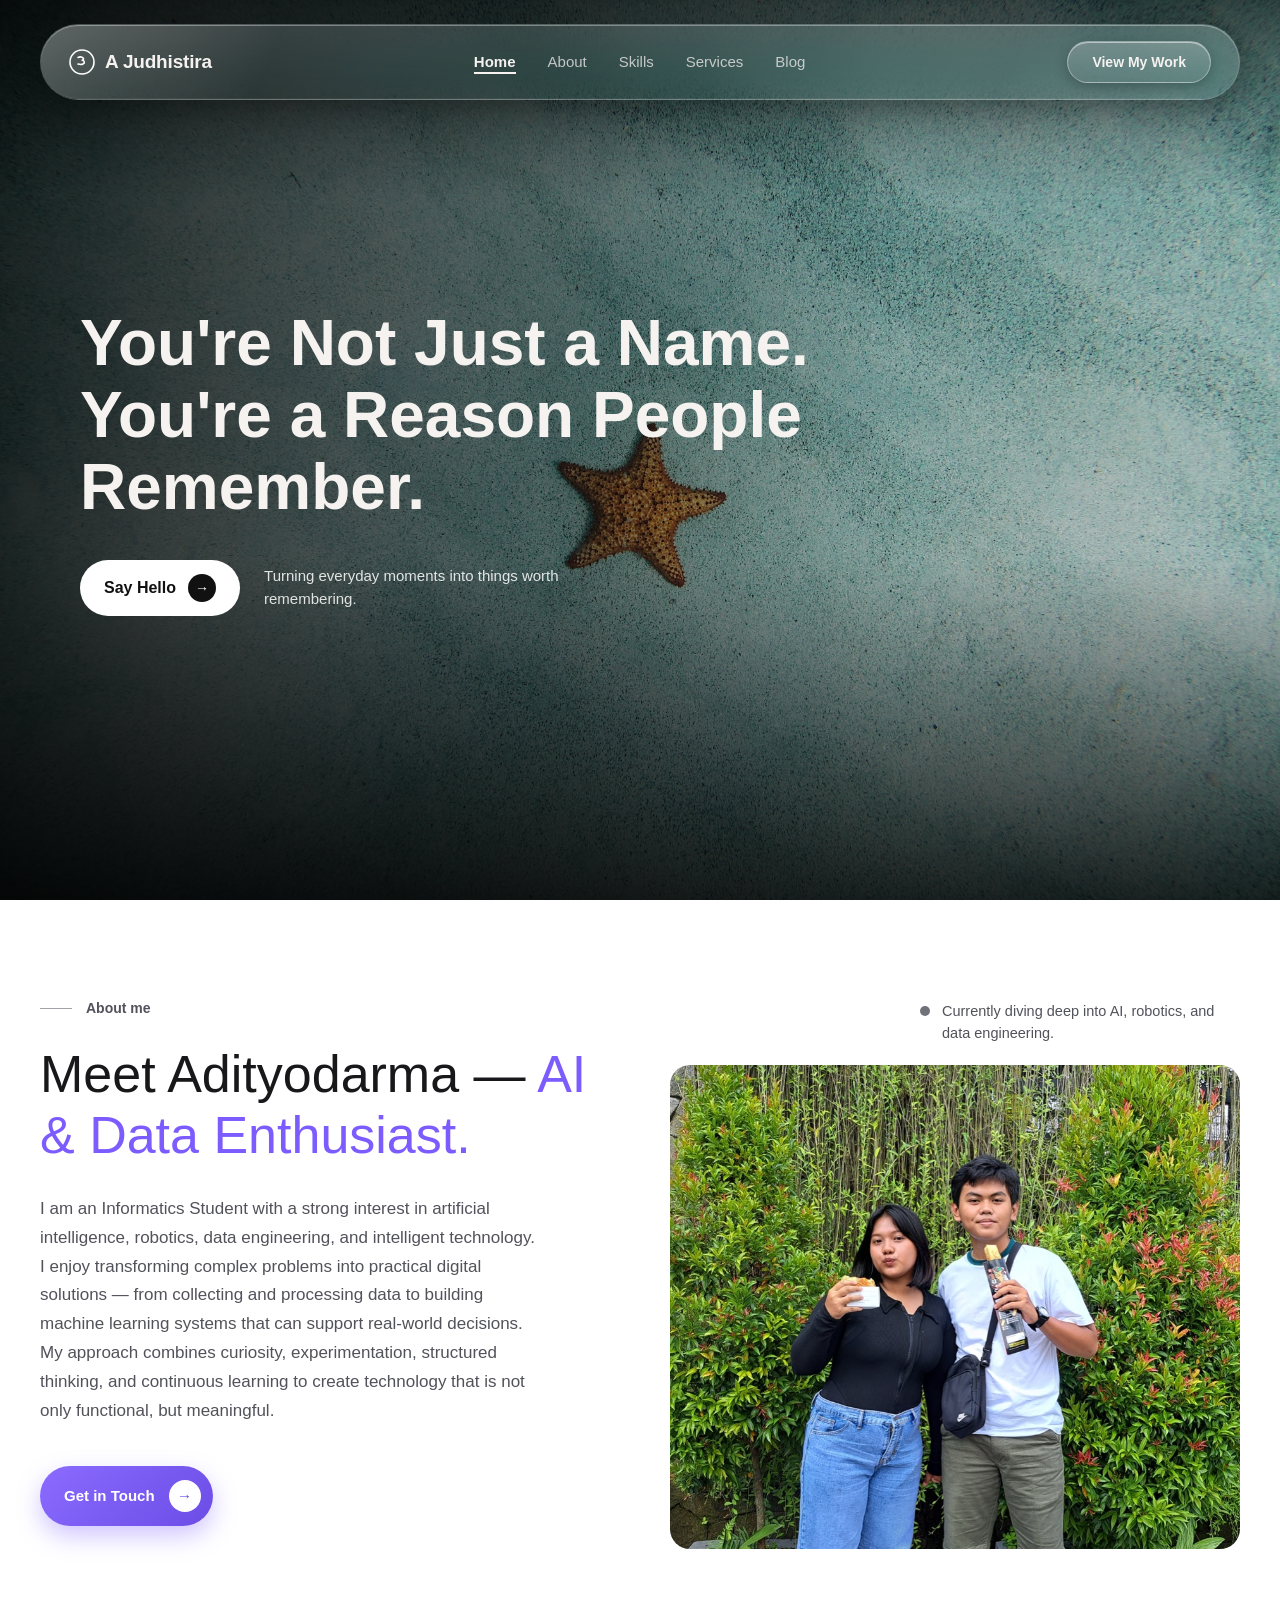
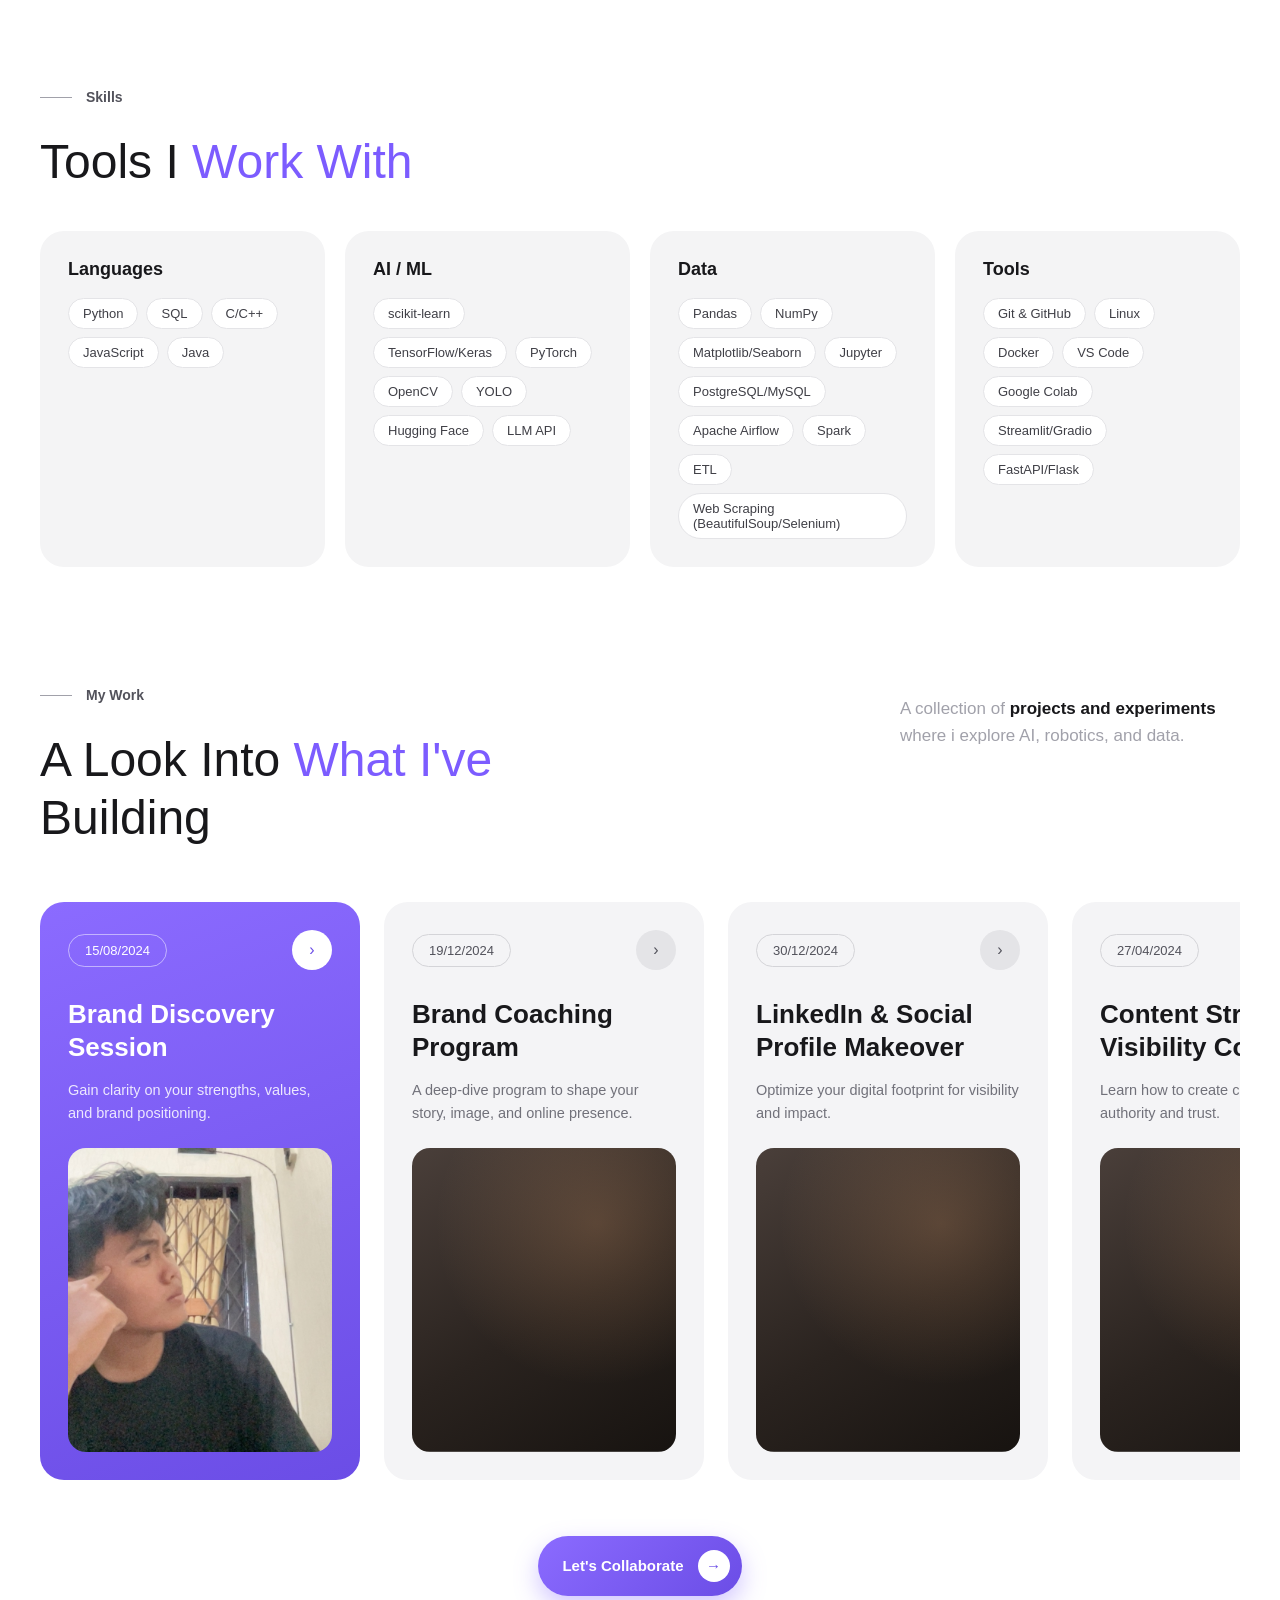
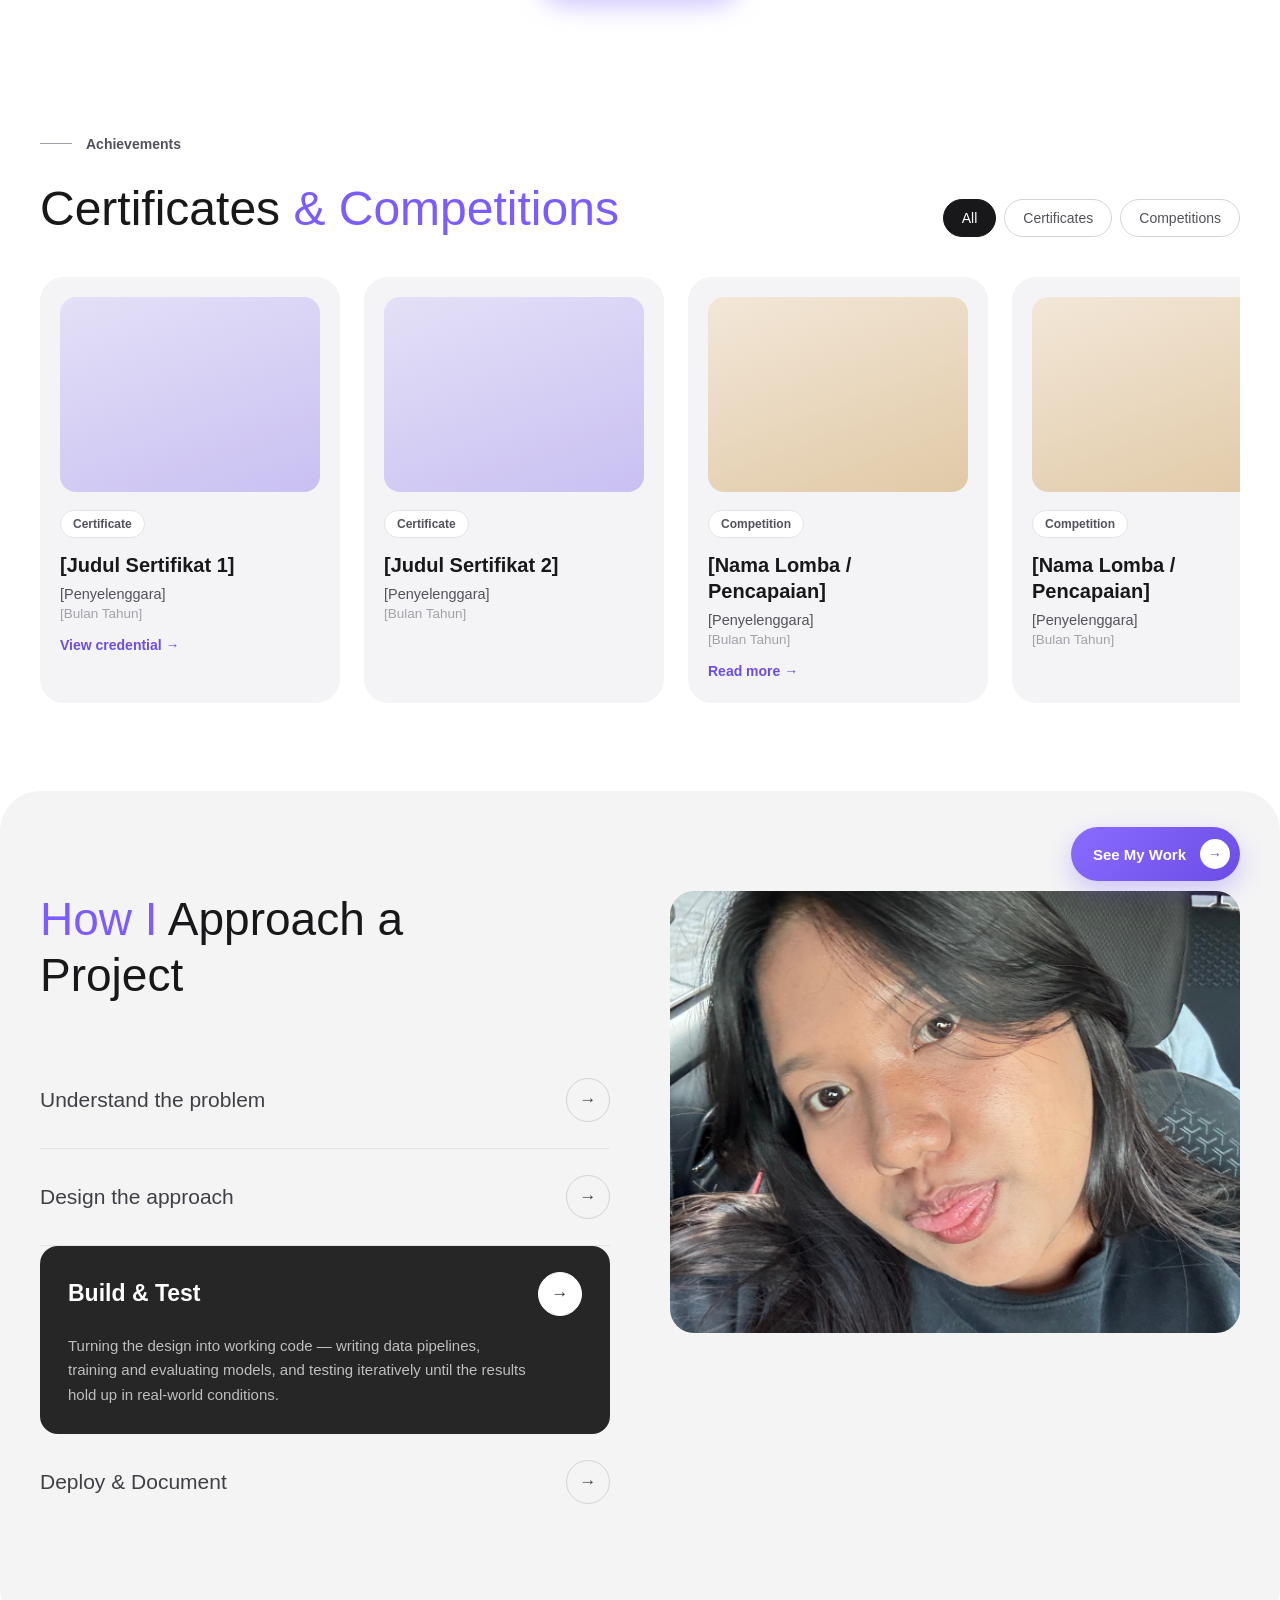
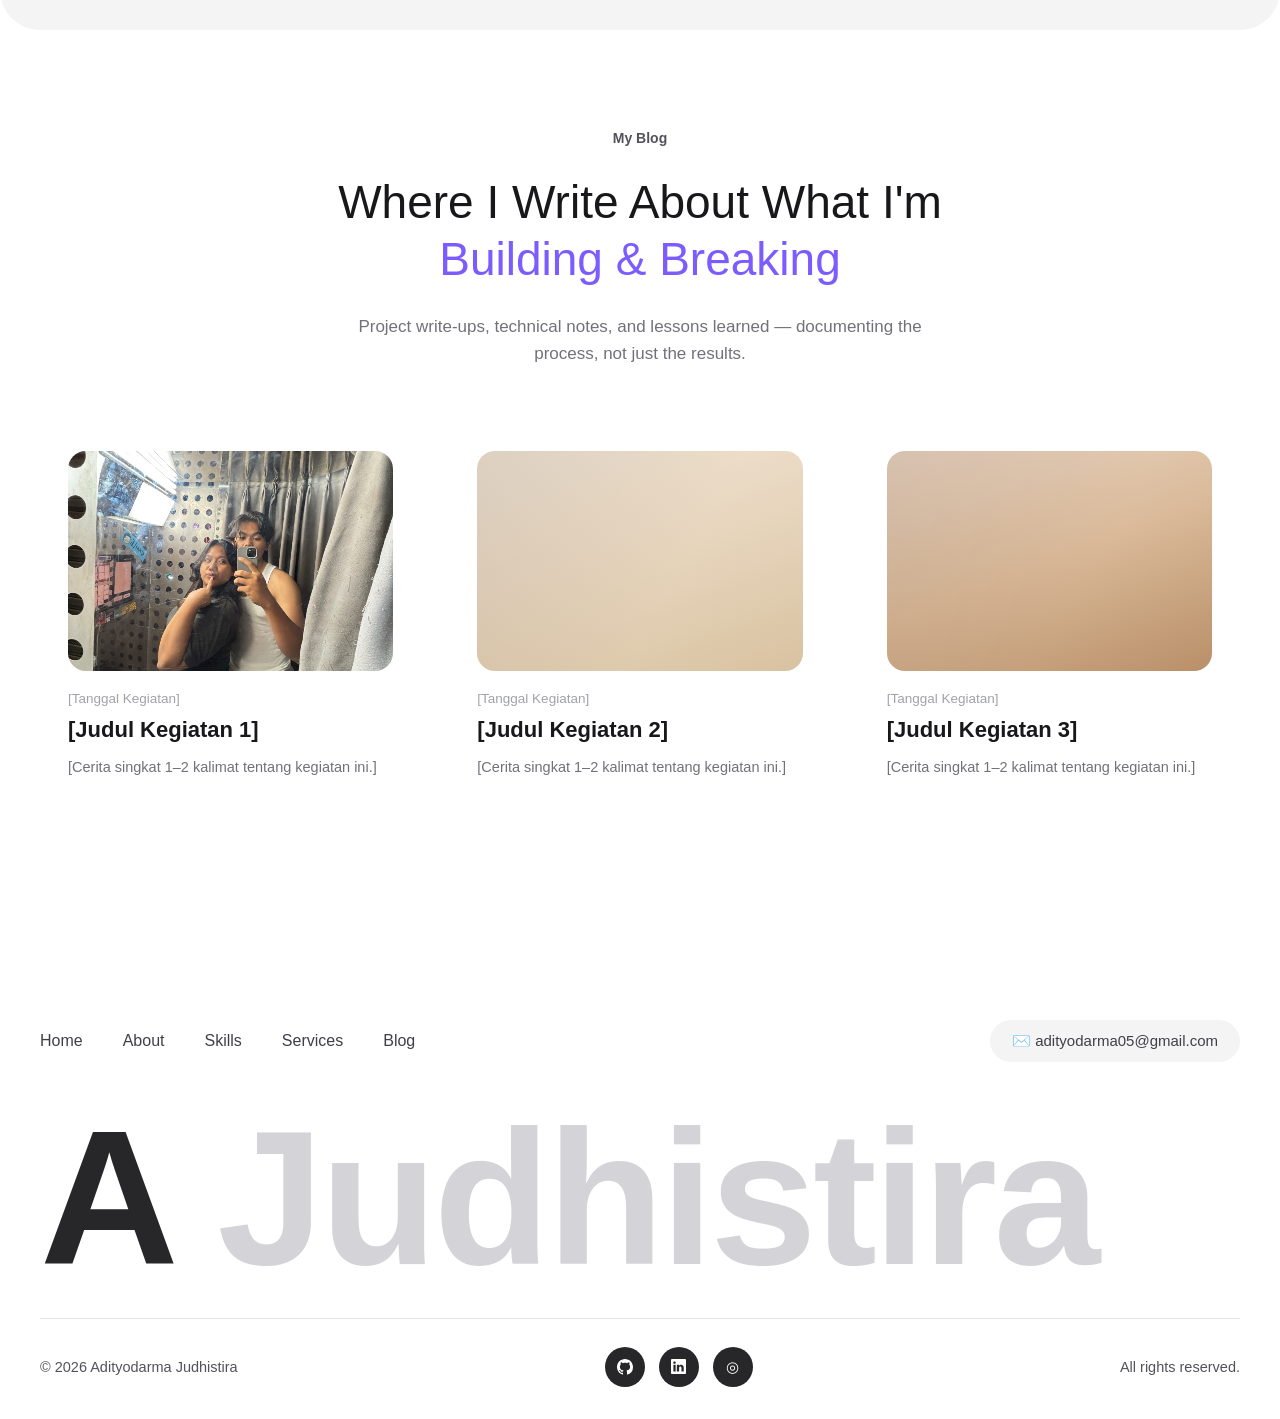
==== commit 3246cc6f: "masih tahap naruh apa saja yang mau dimasukin" ====
--- a/index.html
+++ b/index.html
@@ -218,6 +218,67 @@
     </div>
   </section>
 
+  <!-- ================= ACHIEVEMENTS ================= -->
+  <!--
+    CARA MENAMBAH ITEM: salin satu blok <article class="ach-card" ...> di bawah, lalu ubah:
+      - data-category  → "sertifikat" atau "lomba" (dipakai tombol filter)
+      - ach-badge      → teks label kategori
+      - ach-photo      → hapus style kalau tidak ada gambar, atau isi url(assets/images/NAMA-FILE.jpg)
+      - ach-title / ach-org / ach-date → judul, penyelenggara, tanggal
+      - ach-link       → link sertifikat / postingan (hapus baris <a> kalau tidak ada)
+    Semua teks [dalam kurung siku] di bawah ini hanya placeholder — ganti atau hapus sebelum deploy.
+  -->
+  <section class="achievements" id="achievements" data-nav-theme="light">
+    <div class="ach-header">
+      <div>
+        <div class="eyebrow"><span class="line"></span><span>Achievements</span></div>
+        <h2 class="ach-title">Certificates <span class="accent">&amp; Competitions</span></h2>
+      </div>
+
+      <div class="ach-filters" role="group" aria-label="Filter achievements">
+        <button type="button" class="ach-filter active" data-filter="all">All</button>
+        <button type="button" class="ach-filter" data-filter="sertifikat">Certificates</button>
+        <button type="button" class="ach-filter" data-filter="lomba">Competitions</button>
+      </div>
+    </div>
+
+    <div class="ach-slider">
+      <article class="ach-card" data-category="sertifikat">
+        <div class="ach-photo"></div>
+        <span class="ach-badge">Certificate</span>
+        <h3 class="ach-title-card">[Judul Sertifikat 1]</h3>
+        <p class="ach-org">[Penyelenggara]</p>
+        <p class="ach-date">[Bulan Tahun]</p>
+        <a class="ach-link" href="#" target="_blank" rel="noopener">View credential →</a>
+      </article>
+
+      <article class="ach-card" data-category="sertifikat">
+        <div class="ach-photo"></div>
+        <span class="ach-badge">Certificate</span>
+        <h3 class="ach-title-card">[Judul Sertifikat 2]</h3>
+        <p class="ach-org">[Penyelenggara]</p>
+        <p class="ach-date">[Bulan Tahun]</p>
+      </article>
+
+      <article class="ach-card" data-category="lomba">
+        <div class="ach-photo"></div>
+        <span class="ach-badge">Competition</span>
+        <h3 class="ach-title-card">[Nama Lomba / Pencapaian]</h3>
+        <p class="ach-org">[Penyelenggara]</p>
+        <p class="ach-date">[Bulan Tahun]</p>
+        <a class="ach-link" href="#" target="_blank" rel="noopener">Read more →</a>
+      </article>
+
+      <article class="ach-card" data-category="lomba">
+        <div class="ach-photo"></div>
+        <span class="ach-badge">Competition</span>
+        <h3 class="ach-title-card">[Nama Lomba / Pencapaian]</h3>
+        <p class="ach-org">[Penyelenggara]</p>
+        <p class="ach-date">[Bulan Tahun]</p>
+      </article>
+    </div>
+  </section>
+
   <!-- ================= PROCESS ================= -->
   <section class="process" data-nav-theme="light">
     <div class="left">
@@ -274,28 +335,31 @@
       </p>
     </div>
 
+    <!--
+      CARA MENAMBAH KEGIATAN: salin satu blok <article class="card"> di bawah.
+      Foto: ganti style="background-image: url(assets/images/NAMA-FILE.jpg)" (hapus class photo-2/photo-3 kalau pakai foto).
+      Teks [dalam kurung siku] hanya placeholder — ganti sebelum deploy.
+    -->
     <div class="cards-grid">
       <article class="card">
         <div class="blog-photo" style="background-image: url(assets/images/blog-1.jpg);"></div>
-        <div class="date">July 10, 2025</div>
-        <h3>Insights &amp; Strategies for Building Your Personal Brand</h3>
-        <p class="desc">Learn how to craft a consistent tone that reflects your values and builds trust with your
-          audience.</p>
+        <div class="date">[Tanggal Kegiatan]</div>
+        <h3>[Judul Kegiatan 1]</h3>
+        <p class="desc">[Cerita singkat 1–2 kalimat tentang kegiatan ini.]</p>
       </article>
 
       <article class="card">
         <div class="blog-photo photo-2"></div>
-        <div class="date">June 28, 2025</div>
-        <h3>Optimizing Your LinkedIn Profile in 2025</h3>
-        <p class="desc">Your profile is your first impression—here's how to make it powerful, professional, and
-          searchable.</p>
+        <div class="date">[Tanggal Kegiatan]</div>
+        <h3>[Judul Kegiatan 2]</h3>
+        <p class="desc">[Cerita singkat 1–2 kalimat tentang kegiatan ini.]</p>
       </article>
 
       <article class="card">
         <div class="blog-photo photo-3"></div>
-        <div class="date">July 2, 2025</div>
-        <h3>Why Content is the Currency of Personal Branding</h3>
-        <p class="desc">Discover how valuable, authentic content can position you as an authority in your field.</p>
+        <div class="date">[Tanggal Kegiatan]</div>
+        <h3>[Judul Kegiatan 3]</h3>
+        <p class="desc">[Cerita singkat 1–2 kalimat tentang kegiatan ini.]</p>
       </article>
     </div>
   </section>
--- a/css/style.css
+++ b/css/style.css
@@ -724,6 +724,147 @@
   margin-top: 48px;
 }
 
+/* ================= ACHIEVEMENTS ================= */
+.achievements {
+  max-width: 1400px;
+  margin: 0 auto;
+  padding: 40px 40px 80px;
+}
+
+.ach-header {
+  display: flex;
+  justify-content: space-between;
+  align-items: flex-end;
+  gap: 24px;
+  flex-wrap: wrap;
+  margin-bottom: 40px;
+}
+
+.ach-title {
+  font-size: 48px;
+  font-weight: 500;
+  line-height: 1.2;
+}
+
+.ach-filters {
+  display: flex;
+  gap: 8px;
+  flex-wrap: wrap;
+}
+
+.ach-filter {
+  font: inherit;
+  font-size: 14px;
+  font-weight: 500;
+  padding: 10px 18px;
+  border-radius: 999px;
+  border: 1px solid #d4d4d8;
+  background: #fff;
+  color: #52525b;
+  cursor: pointer;
+  transition: background 0.2s ease, color 0.2s ease, border-color 0.2s ease;
+}
+
+.ach-filter:hover {
+  border-color: #7c5cff;
+  color: #7c5cff;
+}
+
+.ach-filter.active {
+  background: #18181b;
+  border-color: #18181b;
+  color: #fff;
+}
+
+.ach-slider {
+  display: flex;
+  gap: 24px;
+  overflow-x: auto;
+  scroll-snap-type: x proximity;
+  padding-bottom: 8px;
+  scrollbar-width: none;
+}
+
+.ach-slider::-webkit-scrollbar {
+  display: none;
+}
+
+.ach-card {
+  flex: 0 0 300px;
+  scroll-snap-align: start;
+  display: flex;
+  flex-direction: column;
+  background: #f4f4f6;
+  border-radius: 24px;
+  padding: 20px 20px 24px;
+  transition: transform 0.3s ease, box-shadow 0.3s ease;
+}
+
+.ach-card:hover {
+  transform: translateY(-6px);
+  box-shadow: 0 20px 48px rgba(0, 0, 0, 0.12);
+}
+
+.ach-card[hidden] {
+  display: none;
+}
+
+.ach-photo {
+  width: 100%;
+  aspect-ratio: 4 / 3;
+  border-radius: 16px;
+  margin-bottom: 18px;
+  background: linear-gradient(160deg, #e4e0f7 0%, #c9c0f2 100%);
+  background-size: cover;
+  background-position: center;
+}
+
+.ach-card[data-category="lomba"] .ach-photo {
+  background-image: linear-gradient(160deg, #f3e7d8 0%, #e0c9a6 100%);
+}
+
+.ach-badge {
+  align-self: flex-start;
+  font-size: 12px;
+  font-weight: 600;
+  padding: 6px 12px;
+  border-radius: 999px;
+  background: #fff;
+  border: 1px solid #e4e4e7;
+  color: #52525b;
+  margin-bottom: 14px;
+}
+
+.ach-title-card {
+  font-size: 20px;
+  font-weight: 600;
+  line-height: 1.3;
+  margin-bottom: 8px;
+  color: #18181b;
+}
+
+.ach-org {
+  font-size: 14.5px;
+  color: #52525b;
+  margin-bottom: 4px;
+}
+
+.ach-date {
+  font-size: 13.5px;
+  color: #a1a1aa;
+}
+
+.ach-link {
+  margin-top: 16px;
+  font-size: 14px;
+  font-weight: 600;
+  color: #6b4de6;
+}
+
+.ach-link:hover {
+  opacity: 0.7;
+}
+
 /* ================= PROCESS ================= */
 .process {
   max-width: 1300px;
@@ -1116,6 +1257,18 @@
     flex: 0 0 260px;
   }
 
+  .achievements {
+    padding: 40px 24px 60px;
+  }
+
+  .ach-title {
+    font-size: 36px;
+  }
+
+  .ach-card {
+    flex: 0 0 260px;
+  }
+
   .skills {
     padding: 40px 24px;
   }
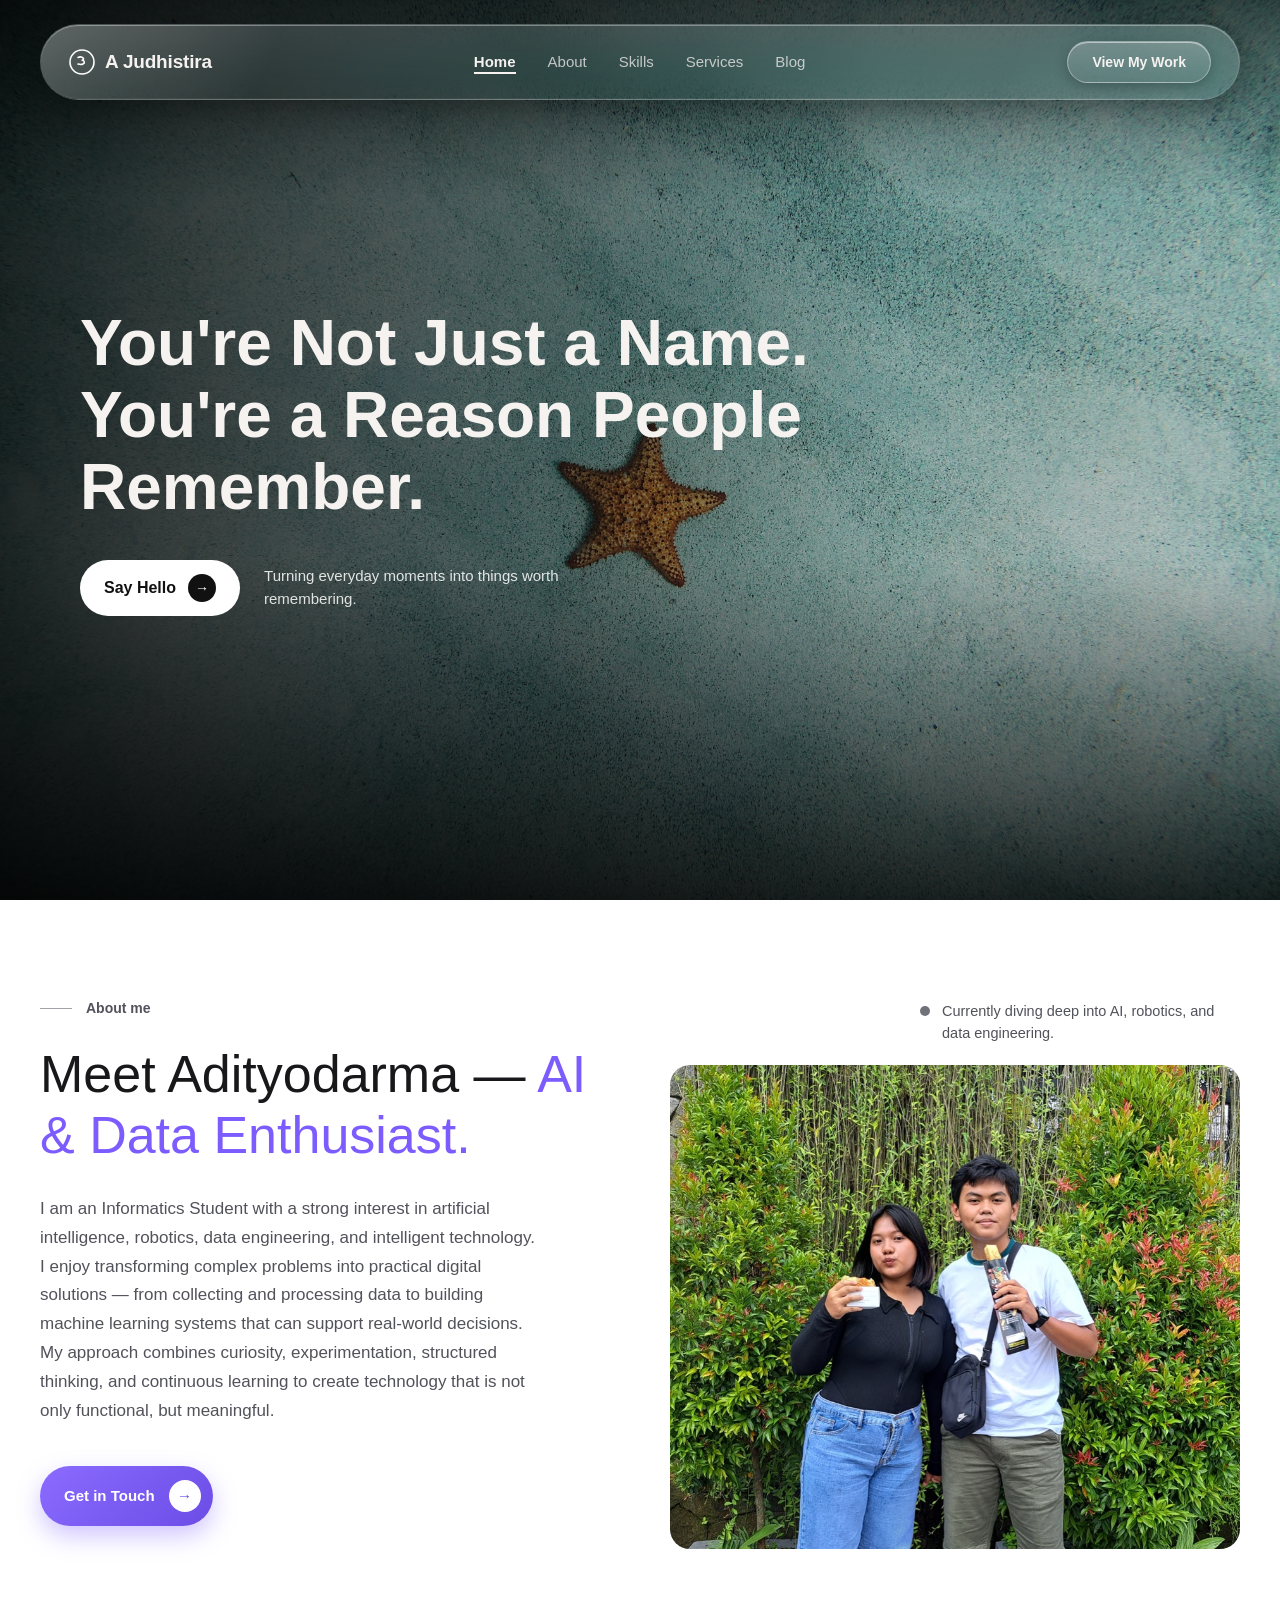
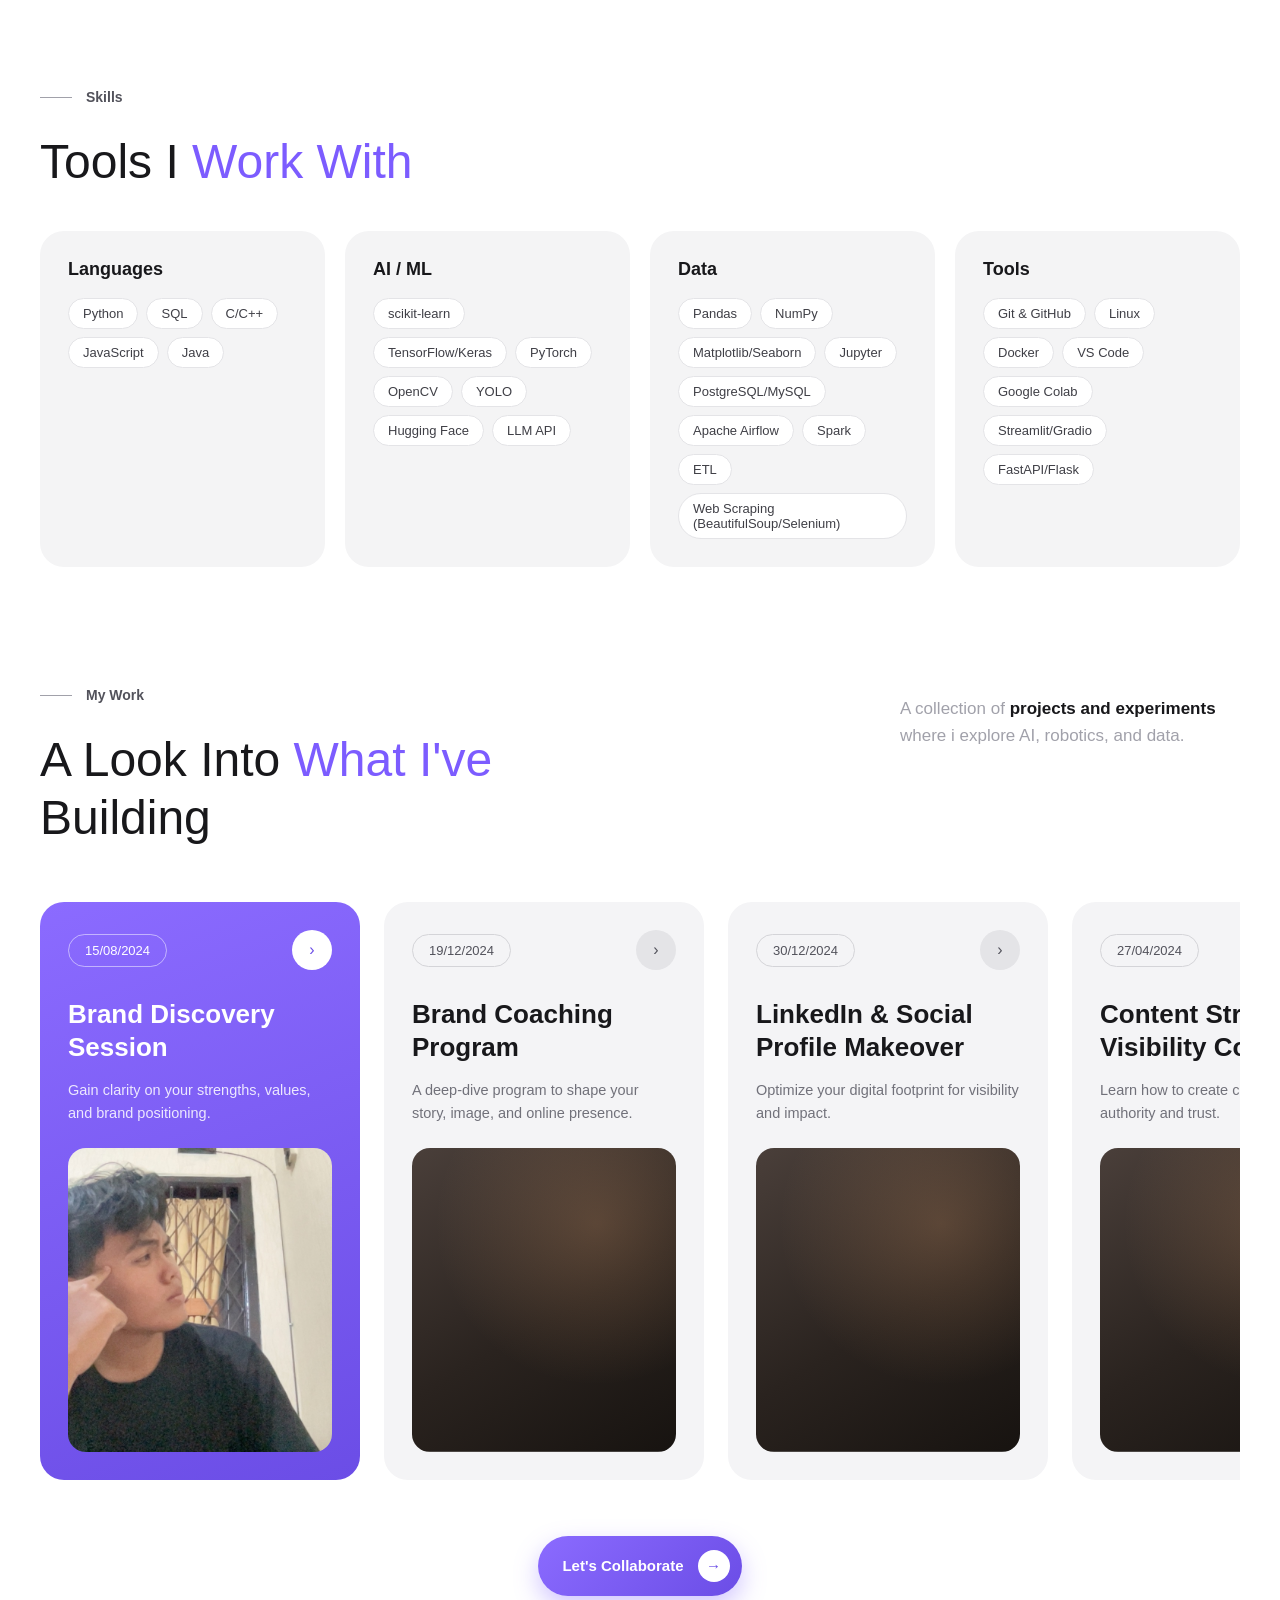
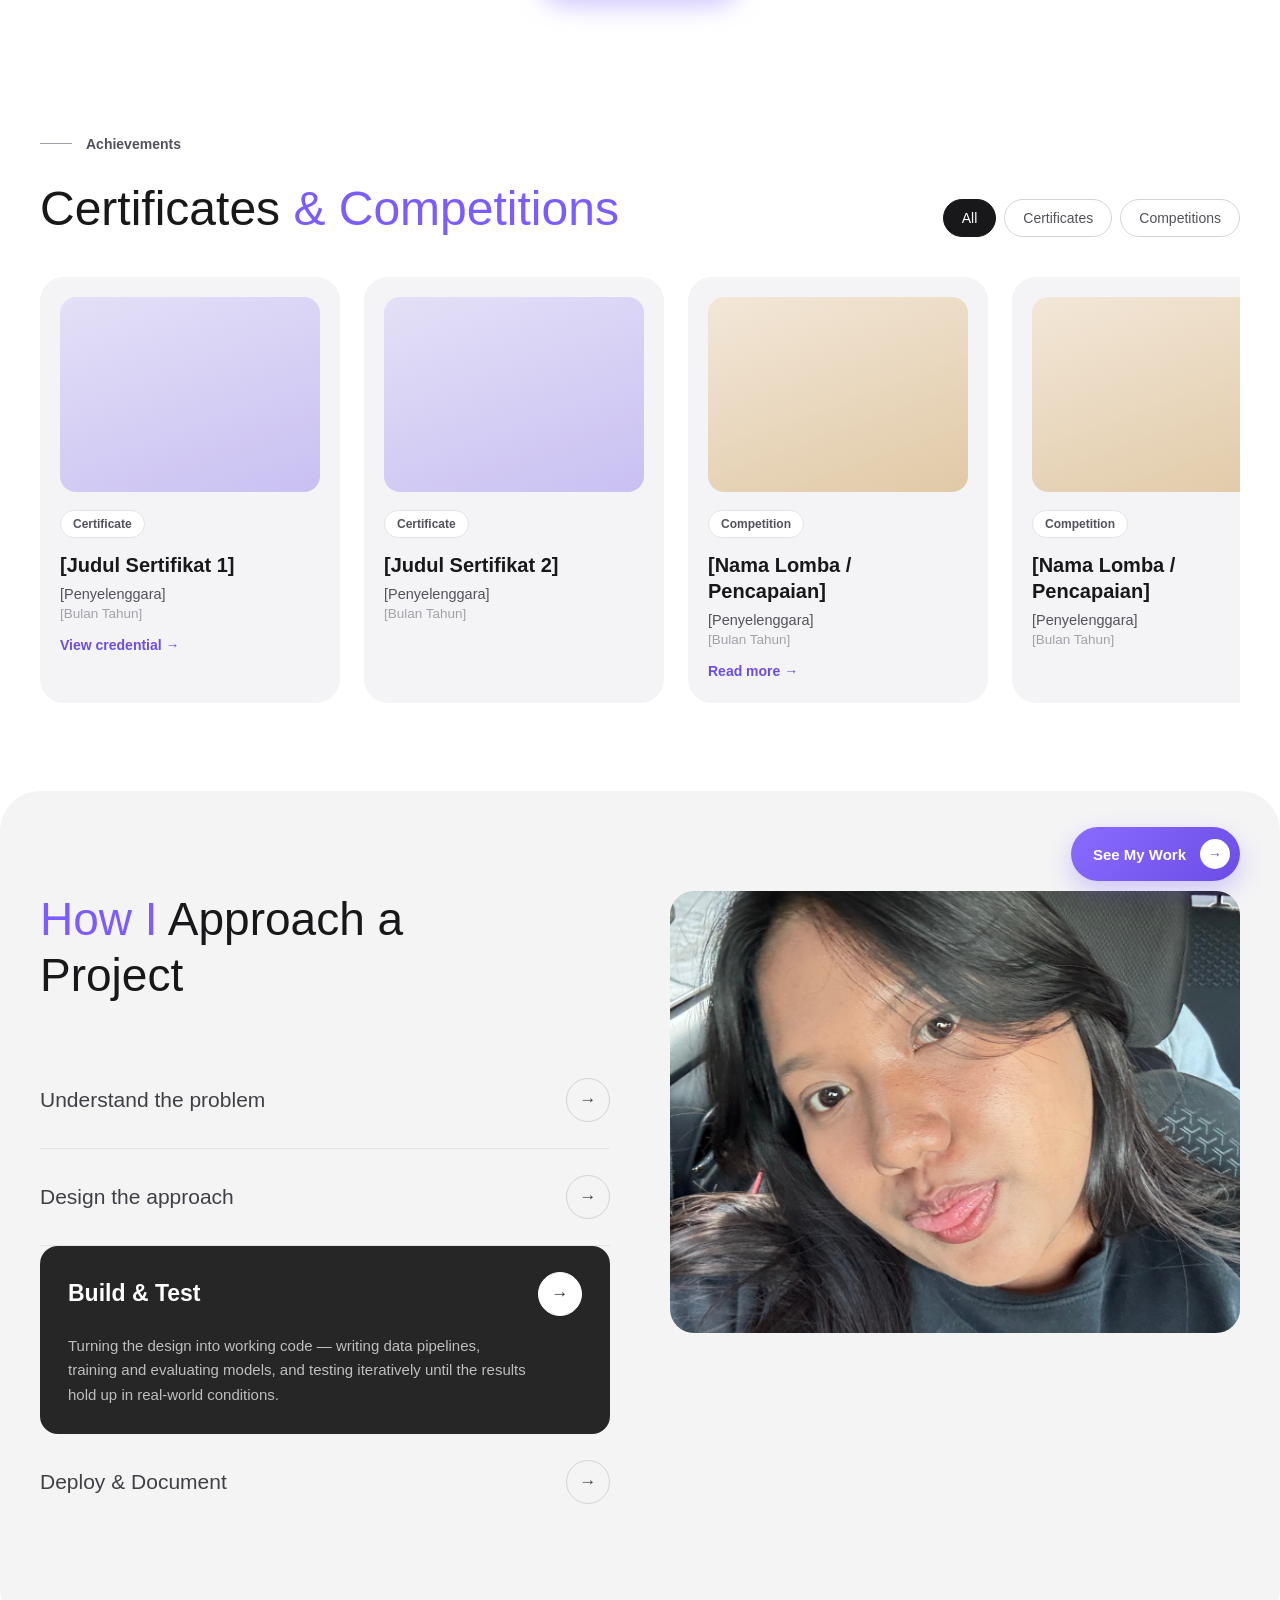
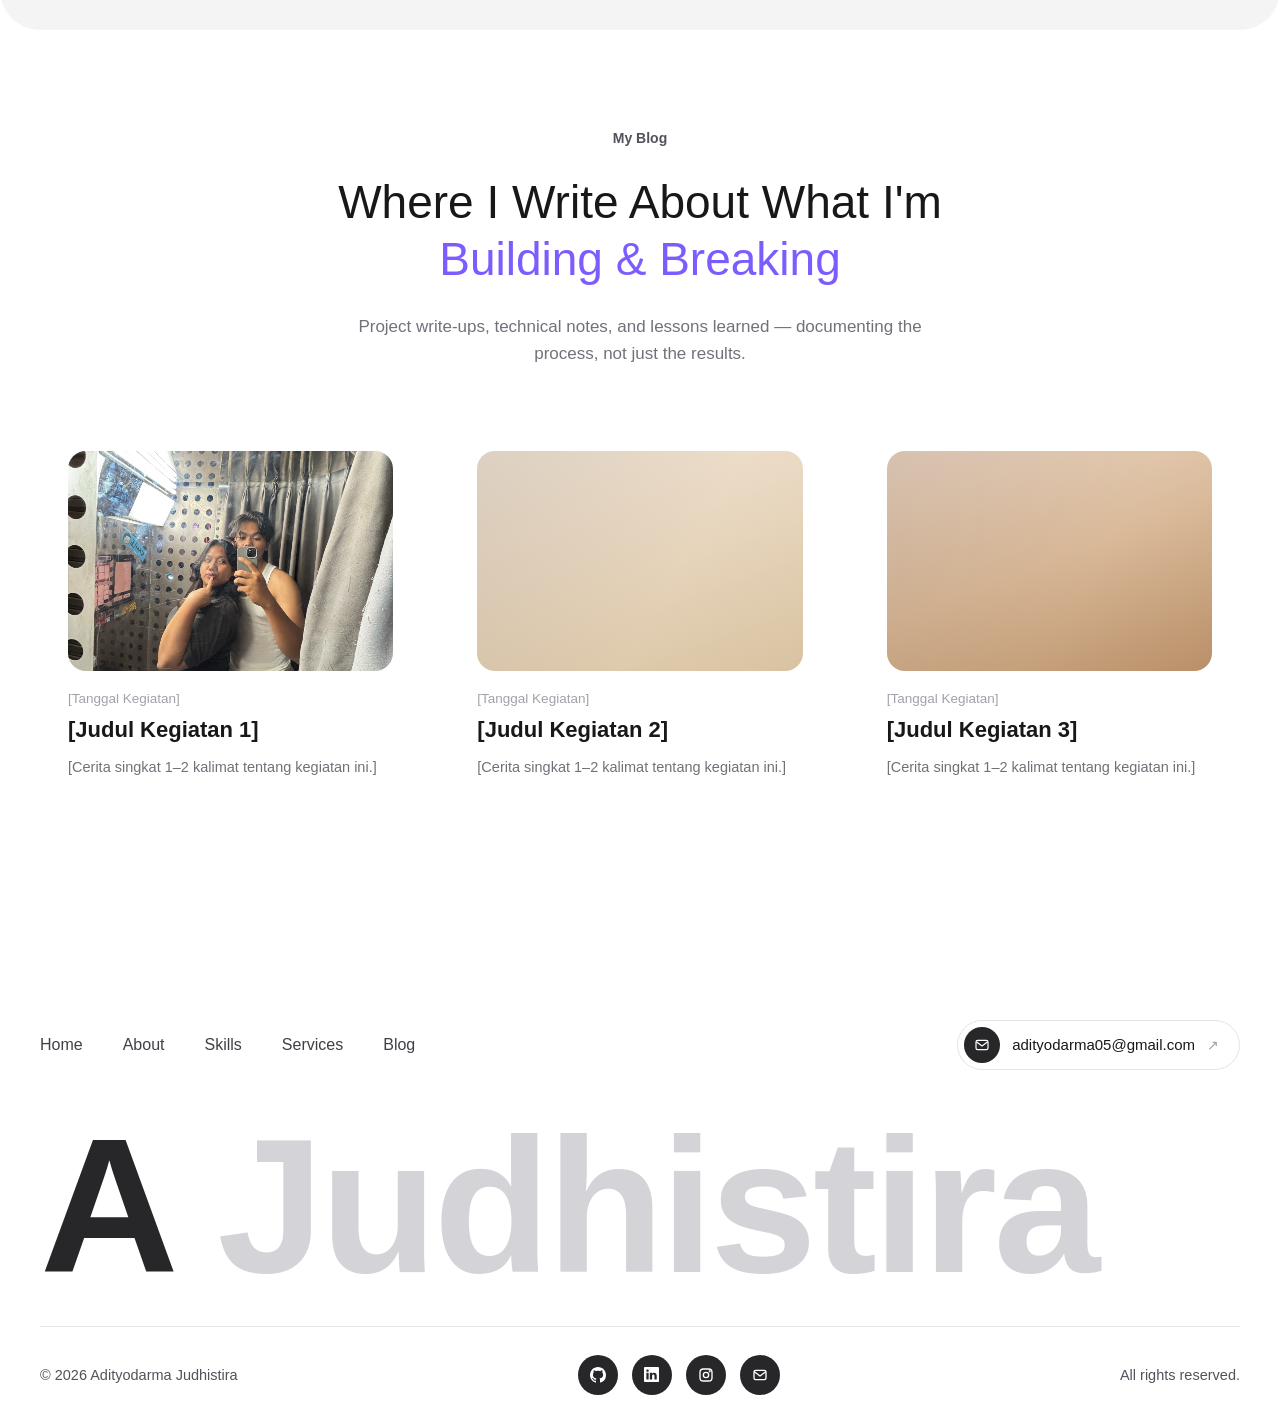
==== commit e5efa39c: "masih tahap naruh apa saja yang mau dimasukin" ====
--- a/index.html
+++ b/index.html
@@ -375,7 +375,16 @@
         <a href="#blog">Blog</a>
       </div>
       <a href="mailto:adityodarma05@gmail.com?subject=Hello%20from%20your%20portfolio"
-        class="contact-pill">✉️ adityodarma05@gmail.com</a>
+        class="contact-pill">
+        <span class="contact-icon" aria-hidden="true">
+          <svg width="16" height="16" viewBox="0 0 24 24" fill="none" stroke="currentColor" stroke-width="1.8" stroke-linecap="round" stroke-linejoin="round">
+            <rect x="3" y="5" width="18" height="14" rx="2.5" />
+            <path d="m4 7.5 8 6 8-6" />
+          </svg>
+        </span>
+        <span class="contact-text">adityodarma05@gmail.com</span>
+        <span class="contact-arrow" aria-hidden="true">↗</span>
+      </a>
     </div>
 
     <div class="brand-huge">
@@ -400,7 +409,19 @@
             <path d="M0 1.15C0 .52.52 0 1.17 0h13.66C15.48 0 16 .52 16 1.15v13.7c0 .63-.52 1.15-1.17 1.15H1.17C.52 16 0 15.48 0 14.85V1.15zm4.94 12.24V6.17H2.54v7.22h2.4zM3.74 5.18c.84 0 1.36-.55 1.36-1.25-.02-.71-.52-1.25-1.34-1.25-.82 0-1.36.54-1.36 1.25 0 .7.52 1.25 1.33 1.25h.01zm4.91 8.21V9.36c0-.22.02-.43.08-.58.17-.43.57-.88 1.23-.88.87 0 1.21.66 1.21 1.63v3.86h2.4V9.25c0-2.22-1.18-3.25-2.76-3.25-1.27 0-1.84.7-2.16 1.19v.02h-.02l.02-.02V6.17h-2.4c.03.68 0 7.22 0 7.22h2.4z"/>
           </svg>
         </a>
-        <a href="https://www.instagram.com/a.drma/" target="_blank" rel="noopener" aria-label="Instagram">◎</a>
+        <a href="https://www.instagram.com/a.drma/" target="_blank" rel="noopener" aria-label="Instagram">
+          <svg width="16" height="16" viewBox="0 0 24 24" fill="none" stroke="currentColor" stroke-width="2" stroke-linecap="round" stroke-linejoin="round" aria-hidden="true">
+            <rect x="3" y="3" width="18" height="18" rx="5" />
+            <circle cx="12" cy="12" r="4" />
+            <circle cx="17.5" cy="6.5" r="0.6" fill="currentColor" />
+          </svg>
+        </a>
+        <a href="mailto:adityodarma05@gmail.com?subject=Hello%20from%20your%20portfolio" aria-label="Email">
+          <svg width="16" height="16" viewBox="0 0 24 24" fill="none" stroke="currentColor" stroke-width="2" stroke-linecap="round" stroke-linejoin="round" aria-hidden="true">
+            <rect x="3" y="5" width="18" height="14" rx="2.5" />
+            <path d="m4 7.5 8 6 8-6" />
+          </svg>
+        </a>
       </div>
 
       <div class="bottom-right">
--- a/css/style.css
+++ b/css/style.css
@@ -1112,12 +1112,46 @@
 .contact-pill {
   display: inline-flex;
   align-items: center;
-  gap: 10px;
-  background: #f4f4f5;
-  padding: 12px 22px;
+  gap: 12px;
+  padding: 6px 20px 6px 6px;
+  border: 1px solid #e4e4e7;
   border-radius: 999px;
   font-size: 15px;
-  color: #3f3f46;
+  font-weight: 500;
+  color: #18181b;
+  transition: border-color 0.25s ease, box-shadow 0.25s ease;
+}
+
+.contact-icon {
+  width: 36px;
+  height: 36px;
+  border-radius: 50%;
+  background: #27272a;
+  color: #fff;
+  display: flex;
+  align-items: center;
+  justify-content: center;
+  flex-shrink: 0;
+  transition: background 0.25s ease;
+}
+
+.contact-arrow {
+  color: #a1a1aa;
+  font-size: 14px;
+  transition: transform 0.25s ease, color 0.25s ease;
+}
+
+.contact-pill:hover {
+  border-color: #18181b;
+}
+
+.contact-pill:hover .contact-icon {
+  background: #7c5cff;
+}
+
+.contact-pill:hover .contact-arrow {
+  color: #18181b;
+  transform: translate(2px, -2px);
 }
 
 .brand-huge {
@@ -1310,7 +1344,7 @@
   }
 
   .brand-huge {
-    font-size: 64px;
+    font-size: 13vw;
   }
 
   .bottom-bar {
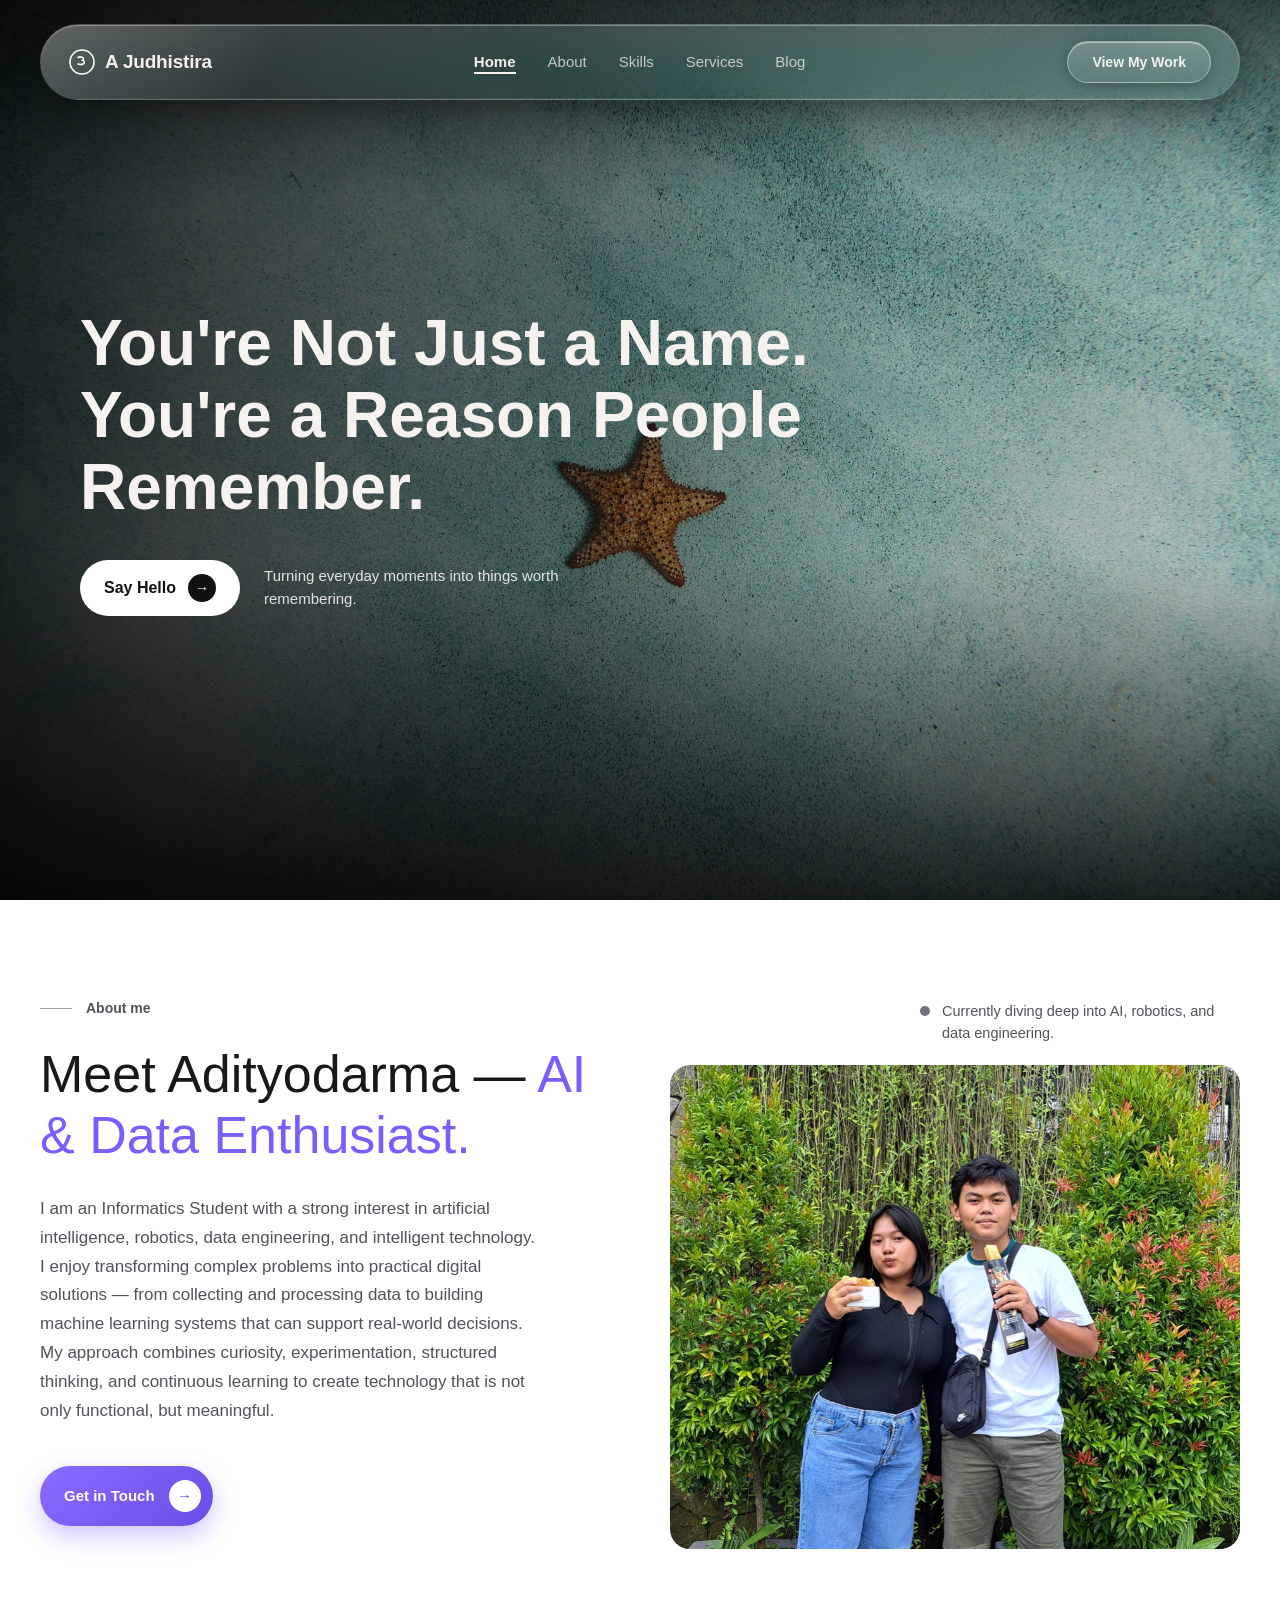
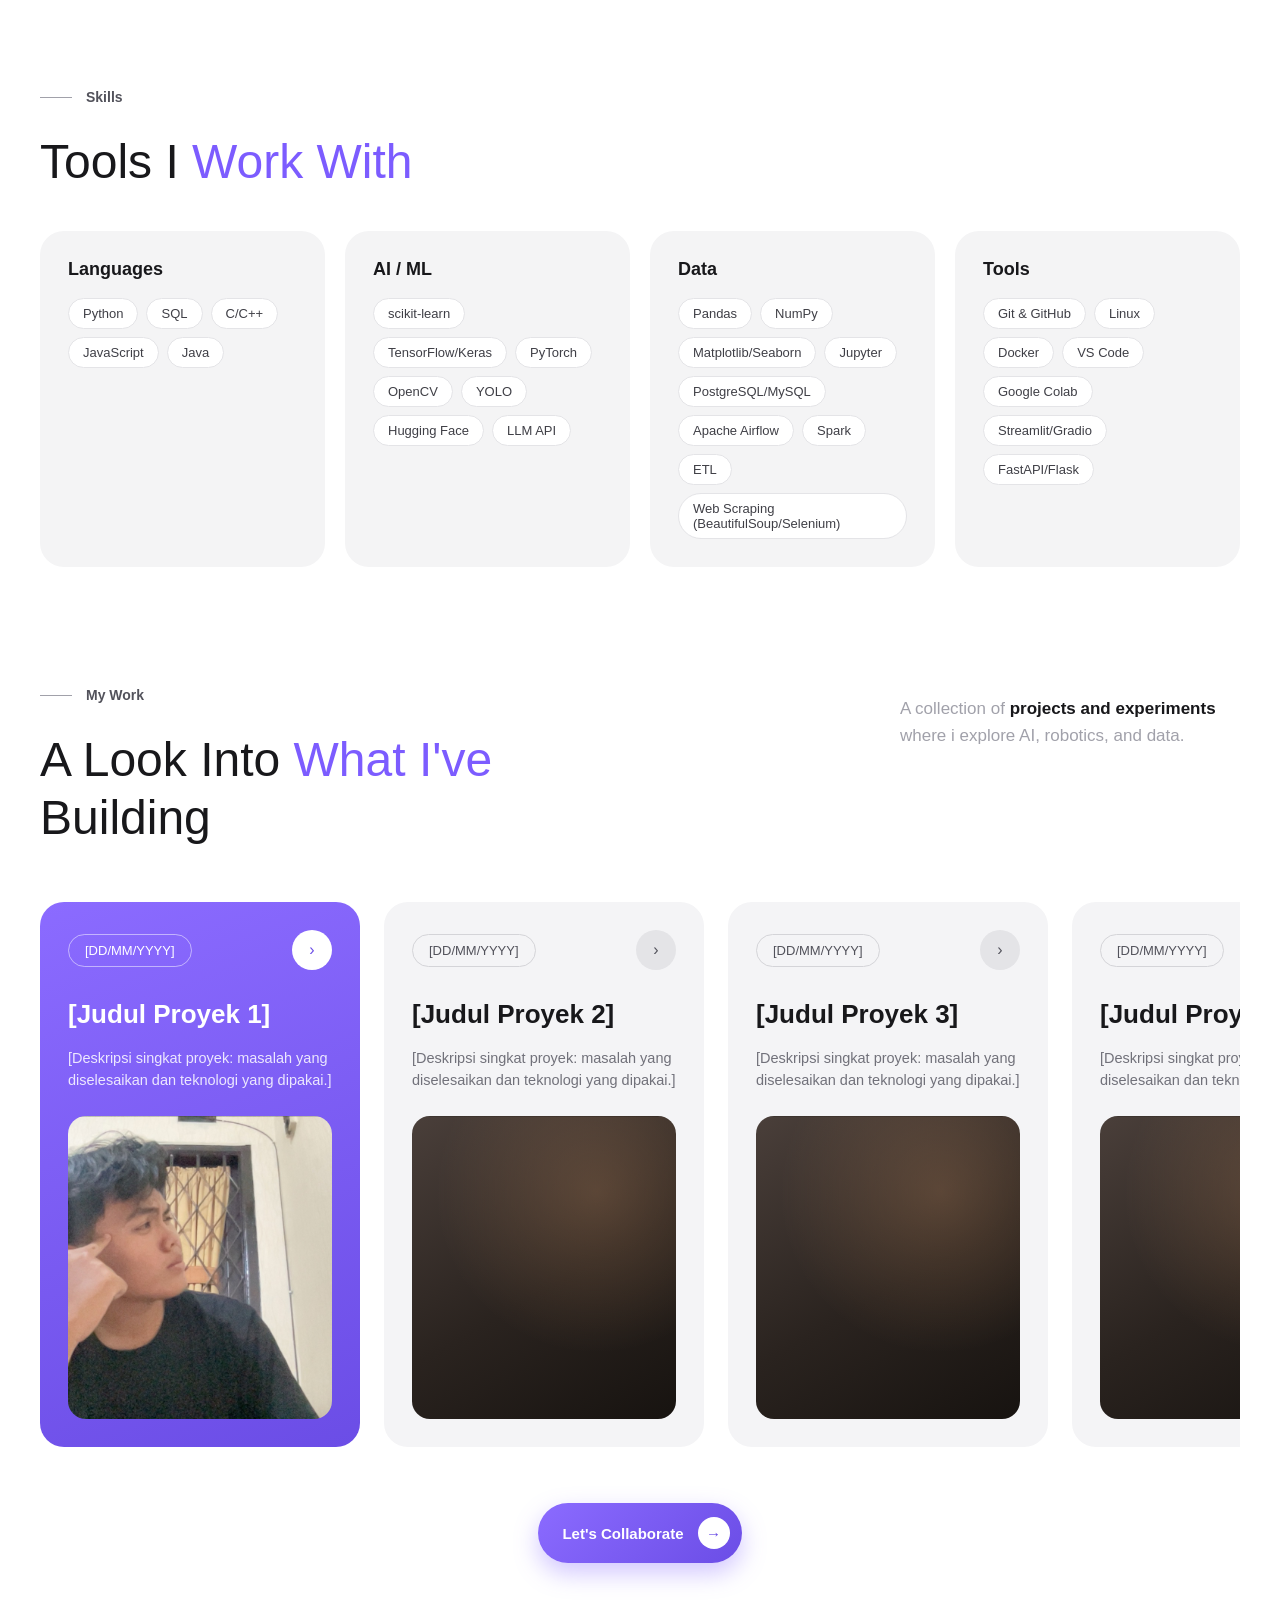
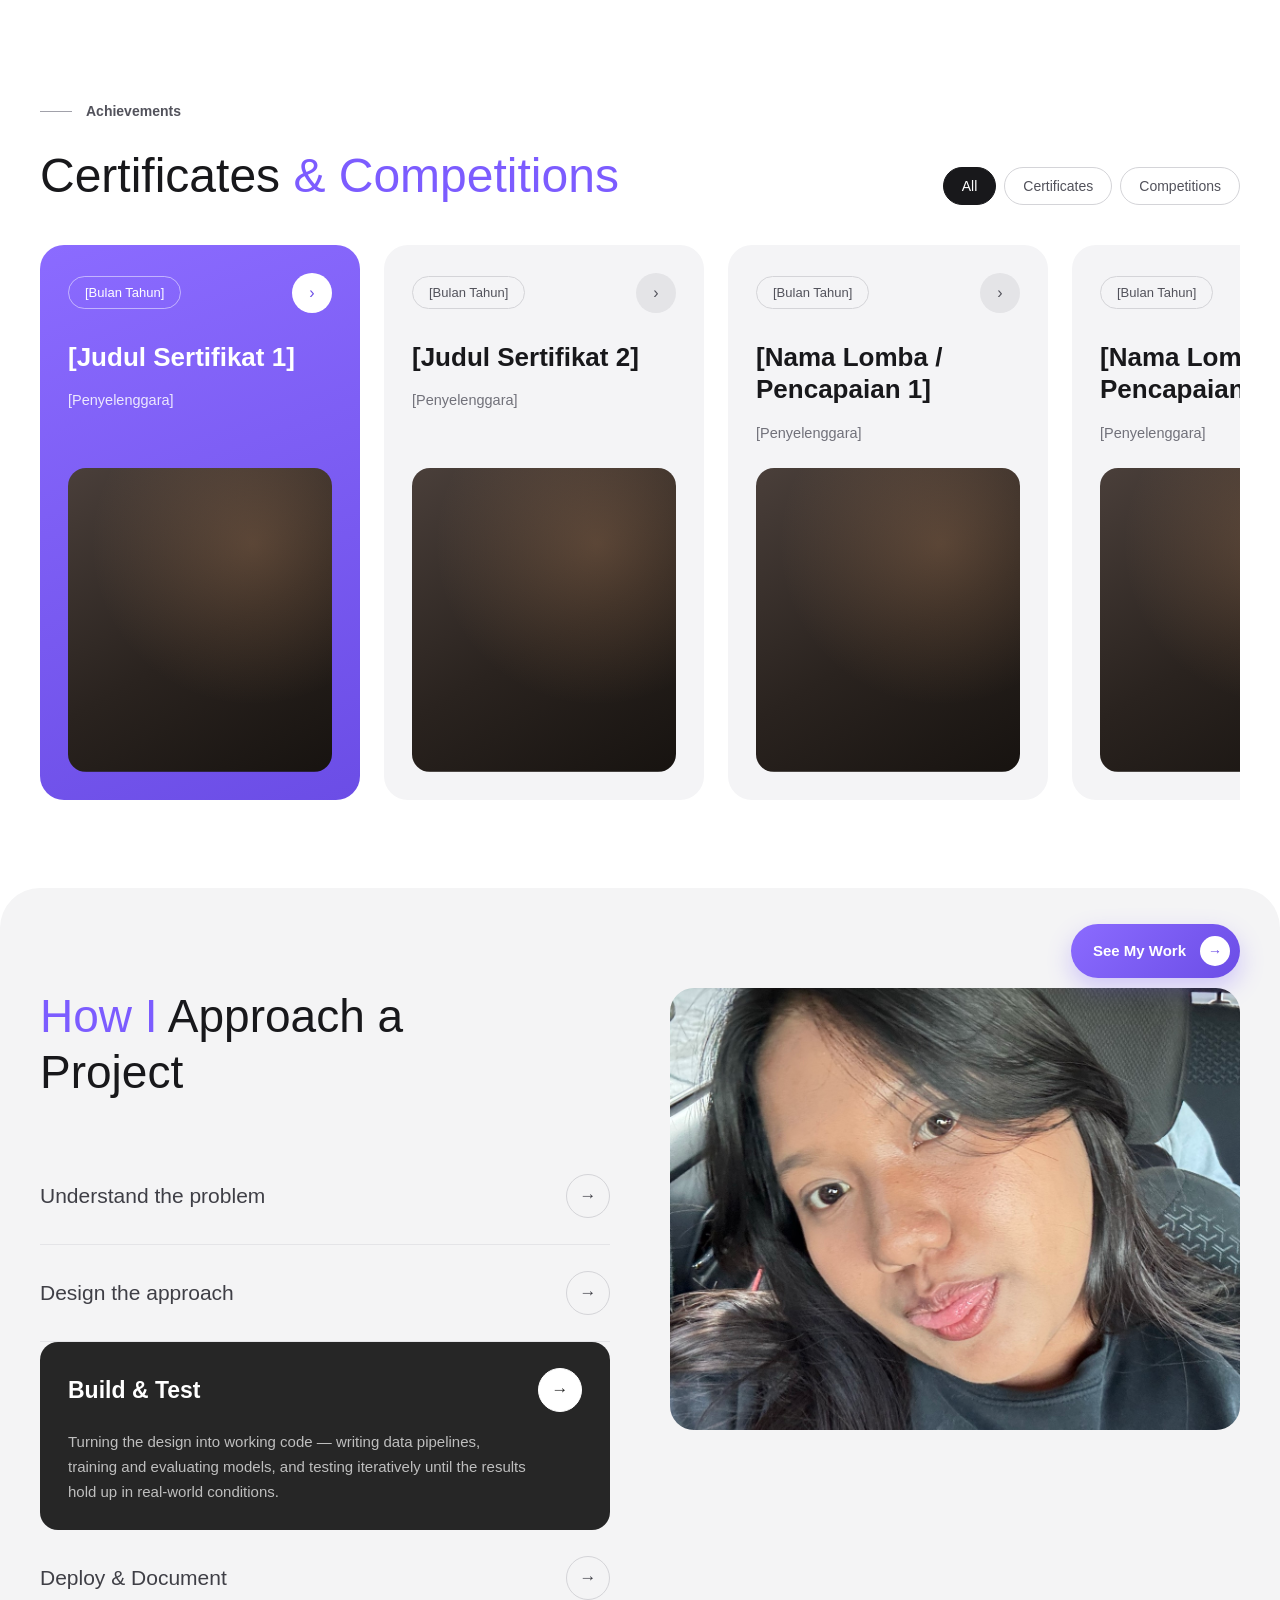
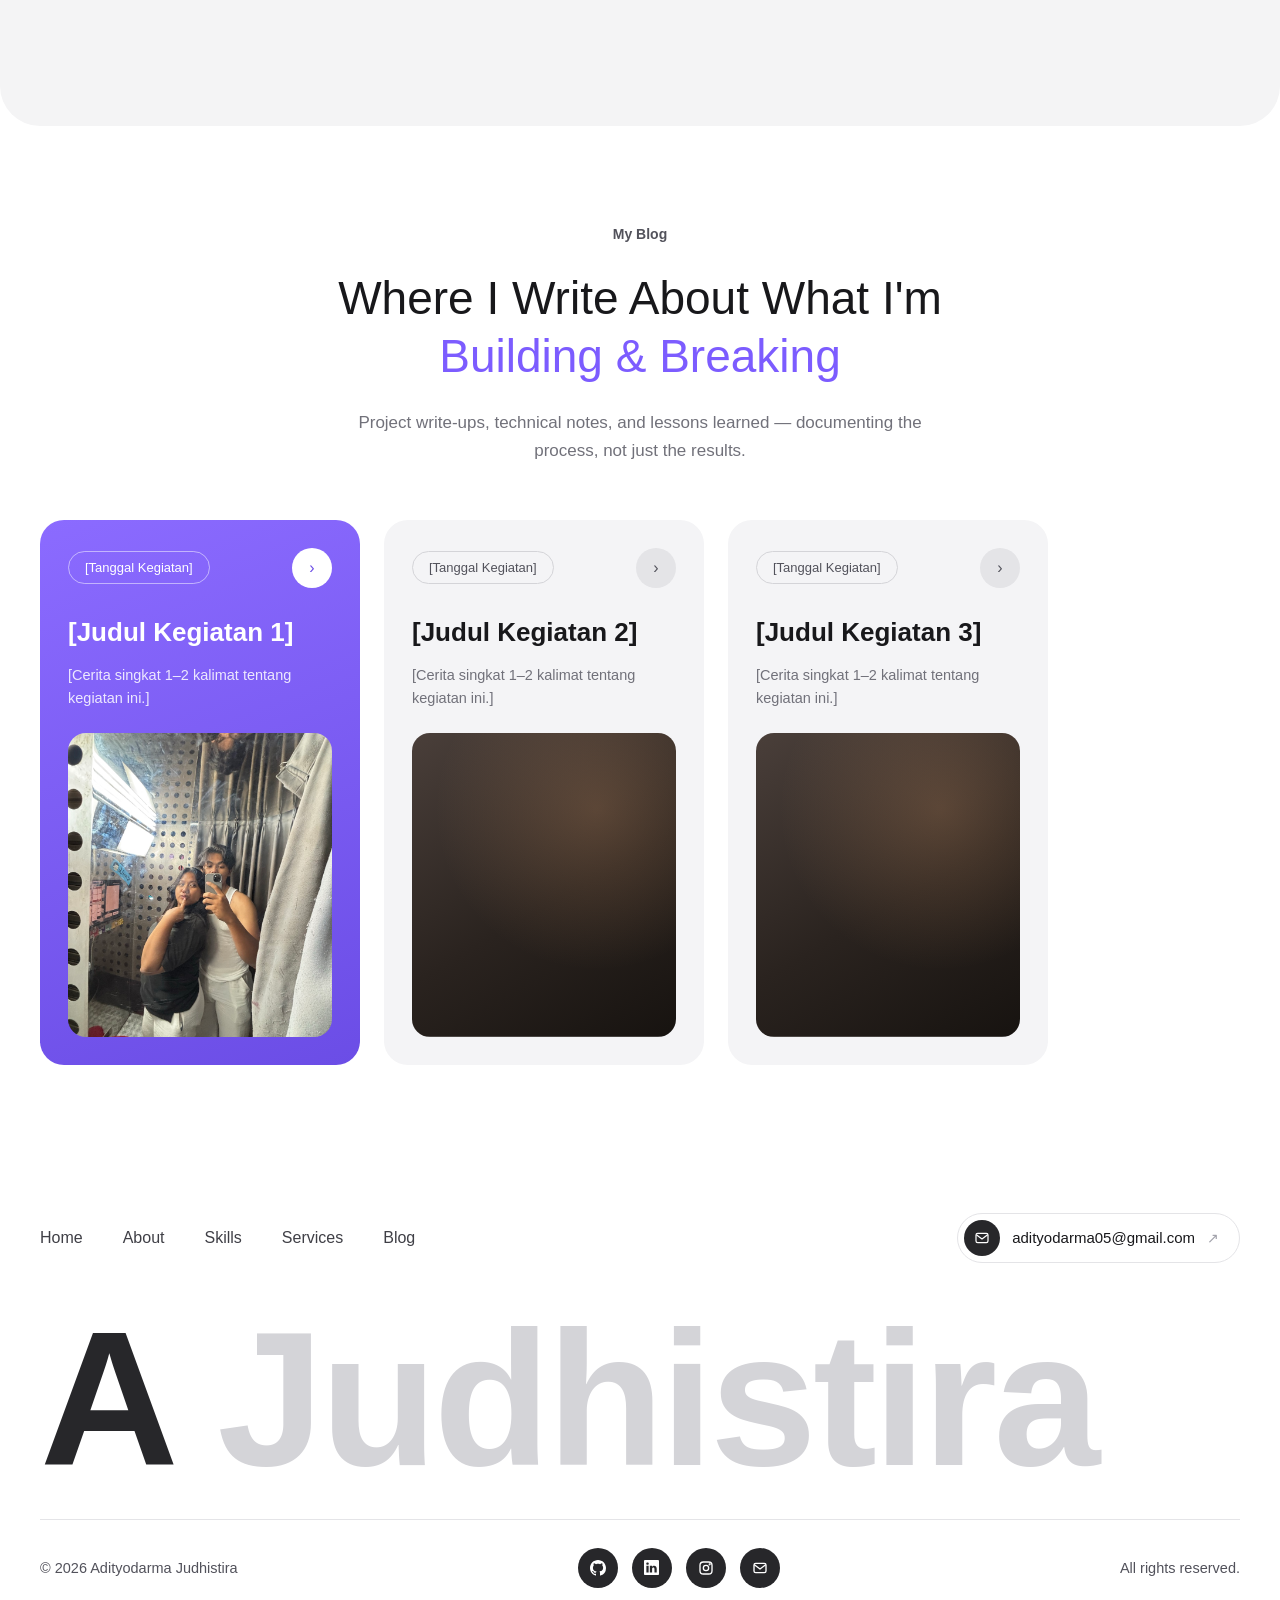
==== commit 7d558137: "masih tahap naruh apa saja yang mau dimasukin" ====
--- a/index.html
+++ b/index.html
@@ -183,32 +183,38 @@
       </p>
     </div>
 
+    <!--
+      CARA MENAMBAH PROYEK: salin satu blok <div class="card plain"> di bawah (kartu pertama "primary" = kartu ungu sorotan).
+      Foto: ganti <div class="card-photo"></div> menjadi
+            <div class="card-photo" style="background-image: url('assets/images/NAMA-FILE.jpg');"></div>
+      Teks [dalam kurung siku] hanya placeholder — ganti sebelum deploy.
+    -->
     <div class="cards-scroll">
       <div class="card primary">
-        <div class="card-top"><span class="date-pill">15/08/2024</span><span class="arrow-btn">›</span></div>
-        <h3>Brand Discovery Session</h3>
-        <p class="desc">Gain clarity on your strengths, values, and brand positioning.</p>
+        <div class="card-top"><span class="date-pill">[DD/MM/YYYY]</span><span class="arrow-btn">›</span></div>
+        <h3>[Judul Proyek 1]</h3>
+        <p class="desc">[Deskripsi singkat proyek: masalah yang diselesaikan dan teknologi yang dipakai.]</p>
         <div class="card-photo" style="background-image: url('assets/images/service-1.jpg');"></div>
       </div>
 
       <div class="card plain">
-        <div class="card-top"><span class="date-pill">19/12/2024</span><span class="arrow-btn">›</span></div>
-        <h3>Brand Coaching Program</h3>
-        <p class="desc">A deep-dive program to shape your story, image, and online presence.</p>
+        <div class="card-top"><span class="date-pill">[DD/MM/YYYY]</span><span class="arrow-btn">›</span></div>
+        <h3>[Judul Proyek 2]</h3>
+        <p class="desc">[Deskripsi singkat proyek: masalah yang diselesaikan dan teknologi yang dipakai.]</p>
         <div class="card-photo"></div>
       </div>
 
       <div class="card plain">
-        <div class="card-top"><span class="date-pill">30/12/2024</span><span class="arrow-btn">›</span></div>
-        <h3>LinkedIn &amp; Social Profile Makeover</h3>
-        <p class="desc">Optimize your digital footprint for visibility and impact.</p>
+        <div class="card-top"><span class="date-pill">[DD/MM/YYYY]</span><span class="arrow-btn">›</span></div>
+        <h3>[Judul Proyek 3]</h3>
+        <p class="desc">[Deskripsi singkat proyek: masalah yang diselesaikan dan teknologi yang dipakai.]</p>
         <div class="card-photo"></div>
       </div>
 
       <div class="card plain">
-        <div class="card-top"><span class="date-pill">27/04/2024</span><span class="arrow-btn">›</span></div>
-        <h3>Content Strategy &amp; Visibility Coaching</h3>
-        <p class="desc">Learn how to create content that builds authority and trust.</p>
+        <div class="card-top"><span class="date-pill">[DD/MM/YYYY]</span><span class="arrow-btn">›</span></div>
+        <h3>[Judul Proyek 4]</h3>
+        <p class="desc">[Deskripsi singkat proyek: masalah yang diselesaikan dan teknologi yang dipakai.]</p>
         <div class="card-photo"></div>
       </div>
     </div>
@@ -220,13 +226,12 @@
 
   <!-- ================= ACHIEVEMENTS ================= -->
   <!--
-    CARA MENAMBAH ITEM: salin satu blok <article class="ach-card" ...> di bawah, lalu ubah:
-      - data-category  → "sertifikat" atau "lomba" (dipakai tombol filter)
-      - ach-badge      → teks label kategori
-      - ach-photo      → hapus style kalau tidak ada gambar, atau isi url(assets/images/NAMA-FILE.jpg)
-      - ach-title / ach-org / ach-date → judul, penyelenggara, tanggal
-      - ach-link       → link sertifikat / postingan (hapus baris <a> kalau tidak ada)
-    Semua teks [dalam kurung siku] di bawah ini hanya placeholder — ganti atau hapus sebelum deploy.
+    CARA MENAMBAH ITEM: salin satu blok <div class="card plain" ...> di bawah (struktur sama dengan kartu My Work), lalu ubah:
+      - data-category → "sertifikat" atau "lomba" (dipakai tombol filter)
+      - date-pill, h3, desc → tanggal, judul, penyelenggara
+      - card-photo → isi style="background-image: url('assets/images/NAMA-FILE.jpg');" kalau ada gambar
+      - Kalau ada link sertifikat, bungkus <span class="arrow-btn">›</span> dengan <a href="URL" target="_blank" rel="noopener"> dan pindahkan class arrow-btn ke <a>
+    Teks [dalam kurung siku] hanya placeholder — ganti atau hapus sebelum deploy.
   -->
   <section class="achievements" id="achievements" data-nav-theme="light">
     <div class="ach-header">
@@ -242,40 +247,34 @@
       </div>
     </div>
 
-    <div class="ach-slider">
-      <article class="ach-card" data-category="sertifikat">
-        <div class="ach-photo"></div>
-        <span class="ach-badge">Certificate</span>
-        <h3 class="ach-title-card">[Judul Sertifikat 1]</h3>
-        <p class="ach-org">[Penyelenggara]</p>
-        <p class="ach-date">[Bulan Tahun]</p>
-        <a class="ach-link" href="#" target="_blank" rel="noopener">View credential →</a>
-      </article>
-
-      <article class="ach-card" data-category="sertifikat">
-        <div class="ach-photo"></div>
-        <span class="ach-badge">Certificate</span>
-        <h3 class="ach-title-card">[Judul Sertifikat 2]</h3>
-        <p class="ach-org">[Penyelenggara]</p>
-        <p class="ach-date">[Bulan Tahun]</p>
-      </article>
-
-      <article class="ach-card" data-category="lomba">
-        <div class="ach-photo"></div>
-        <span class="ach-badge">Competition</span>
-        <h3 class="ach-title-card">[Nama Lomba / Pencapaian]</h3>
-        <p class="ach-org">[Penyelenggara]</p>
-        <p class="ach-date">[Bulan Tahun]</p>
-        <a class="ach-link" href="#" target="_blank" rel="noopener">Read more →</a>
-      </article>
-
-      <article class="ach-card" data-category="lomba">
-        <div class="ach-photo"></div>
-        <span class="ach-badge">Competition</span>
-        <h3 class="ach-title-card">[Nama Lomba / Pencapaian]</h3>
-        <p class="ach-org">[Penyelenggara]</p>
-        <p class="ach-date">[Bulan Tahun]</p>
-      </article>
+    <div class="cards-scroll">
+      <div class="card primary" data-category="sertifikat">
+        <div class="card-top"><span class="date-pill">[Bulan Tahun]</span><span class="arrow-btn">›</span></div>
+        <h3>[Judul Sertifikat 1]</h3>
+        <p class="desc">[Penyelenggara]</p>
+        <div class="card-photo"></div>
+      </div>
+
+      <div class="card plain" data-category="sertifikat">
+        <div class="card-top"><span class="date-pill">[Bulan Tahun]</span><span class="arrow-btn">›</span></div>
+        <h3>[Judul Sertifikat 2]</h3>
+        <p class="desc">[Penyelenggara]</p>
+        <div class="card-photo"></div>
+      </div>
+
+      <div class="card plain" data-category="lomba">
+        <div class="card-top"><span class="date-pill">[Bulan Tahun]</span><span class="arrow-btn">›</span></div>
+        <h3>[Nama Lomba / Pencapaian 1]</h3>
+        <p class="desc">[Penyelenggara]</p>
+        <div class="card-photo"></div>
+      </div>
+
+      <div class="card plain" data-category="lomba">
+        <div class="card-top"><span class="date-pill">[Bulan Tahun]</span><span class="arrow-btn">›</span></div>
+        <h3>[Nama Lomba / Pencapaian 2]</h3>
+        <p class="desc">[Penyelenggara]</p>
+        <div class="card-photo"></div>
+      </div>
     </div>
   </section>
 
@@ -336,31 +335,31 @@
     </div>
 
     <!--
-      CARA MENAMBAH KEGIATAN: salin satu blok <article class="card"> di bawah.
-      Foto: ganti style="background-image: url(assets/images/NAMA-FILE.jpg)" (hapus class photo-2/photo-3 kalau pakai foto).
+      CARA MENAMBAH KEGIATAN: salin satu blok <div class="card plain"> di bawah (struktur sama dengan kartu My Work).
+      Foto: <div class="card-photo" style="background-image: url('assets/images/NAMA-FILE.jpg');"></div>
       Teks [dalam kurung siku] hanya placeholder — ganti sebelum deploy.
     -->
-    <div class="cards-grid">
-      <article class="card">
-        <div class="blog-photo" style="background-image: url(assets/images/blog-1.jpg);"></div>
-        <div class="date">[Tanggal Kegiatan]</div>
+    <div class="cards-scroll">
+      <div class="card primary">
+        <div class="card-top"><span class="date-pill">[Tanggal Kegiatan]</span><span class="arrow-btn">›</span></div>
         <h3>[Judul Kegiatan 1]</h3>
         <p class="desc">[Cerita singkat 1–2 kalimat tentang kegiatan ini.]</p>
-      </article>
-
-      <article class="card">
-        <div class="blog-photo photo-2"></div>
-        <div class="date">[Tanggal Kegiatan]</div>
+        <div class="card-photo" style="background-image: url('assets/images/blog-1.jpg');"></div>
+      </div>
+
+      <div class="card plain">
+        <div class="card-top"><span class="date-pill">[Tanggal Kegiatan]</span><span class="arrow-btn">›</span></div>
         <h3>[Judul Kegiatan 2]</h3>
         <p class="desc">[Cerita singkat 1–2 kalimat tentang kegiatan ini.]</p>
-      </article>
-
-      <article class="card">
-        <div class="blog-photo photo-3"></div>
-        <div class="date">[Tanggal Kegiatan]</div>
+        <div class="card-photo"></div>
+      </div>
+
+      <div class="card plain">
+        <div class="card-top"><span class="date-pill">[Tanggal Kegiatan]</span><span class="arrow-btn">›</span></div>
         <h3>[Judul Kegiatan 3]</h3>
         <p class="desc">[Cerita singkat 1–2 kalimat tentang kegiatan ini.]</p>
-      </article>
+        <div class="card-photo"></div>
+      </div>
     </div>
   </section>
 
--- a/css/style.css
+++ b/css/style.css
@@ -776,93 +776,8 @@
   color: #fff;
 }
 
-.ach-slider {
-  display: flex;
-  gap: 24px;
-  overflow-x: auto;
-  scroll-snap-type: x proximity;
-  padding-bottom: 8px;
-  scrollbar-width: none;
-}
-
-.ach-slider::-webkit-scrollbar {
+.card[hidden] {
   display: none;
-}
-
-.ach-card {
-  flex: 0 0 300px;
-  scroll-snap-align: start;
-  display: flex;
-  flex-direction: column;
-  background: #f4f4f6;
-  border-radius: 24px;
-  padding: 20px 20px 24px;
-  transition: transform 0.3s ease, box-shadow 0.3s ease;
-}
-
-.ach-card:hover {
-  transform: translateY(-6px);
-  box-shadow: 0 20px 48px rgba(0, 0, 0, 0.12);
-}
-
-.ach-card[hidden] {
-  display: none;
-}
-
-.ach-photo {
-  width: 100%;
-  aspect-ratio: 4 / 3;
-  border-radius: 16px;
-  margin-bottom: 18px;
-  background: linear-gradient(160deg, #e4e0f7 0%, #c9c0f2 100%);
-  background-size: cover;
-  background-position: center;
-}
-
-.ach-card[data-category="lomba"] .ach-photo {
-  background-image: linear-gradient(160deg, #f3e7d8 0%, #e0c9a6 100%);
-}
-
-.ach-badge {
-  align-self: flex-start;
-  font-size: 12px;
-  font-weight: 600;
-  padding: 6px 12px;
-  border-radius: 999px;
-  background: #fff;
-  border: 1px solid #e4e4e7;
-  color: #52525b;
-  margin-bottom: 14px;
-}
-
-.ach-title-card {
-  font-size: 20px;
-  font-weight: 600;
-  line-height: 1.3;
-  margin-bottom: 8px;
-  color: #18181b;
-}
-
-.ach-org {
-  font-size: 14.5px;
-  color: #52525b;
-  margin-bottom: 4px;
-}
-
-.ach-date {
-  font-size: 13.5px;
-  color: #a1a1aa;
-}
-
-.ach-link {
-  margin-top: 16px;
-  font-size: 14px;
-  font-weight: 600;
-  color: #6b4de6;
-}
-
-.ach-link:hover {
-  opacity: 0.7;
 }
 
 /* ================= PROCESS ================= */
@@ -1028,58 +943,6 @@
   margin: 0 auto;
 }
 
-.cards-grid {
-  display: grid;
-  grid-template-columns: repeat(3, 1fr);
-  gap: 28px;
-  margin-bottom: 48px;
-}
-
-.blog-photo {
-  width: 100%;
-  aspect-ratio: 4 / 2.7;
-  border-radius: 18px;
-  margin-bottom: 20px;
-  background-size: cover;
-  background-position: center;
-}
-
-.photo-1 {
-  background: linear-gradient(120deg, rgba(30, 35, 50, 0.15), transparent 60%), linear-gradient(160deg, #dfe3ea 0%, #c7ccd6 50%, #9aa1b0 100%);
-}
-
-.photo-2 {
-  background: linear-gradient(120deg, rgba(60, 45, 35, 0.12), transparent 60%), linear-gradient(160deg, #f3e7d8 0%, #e7d5bd 50%, #d8c2a0 100%);
-}
-
-.photo-3 {
-  background: linear-gradient(120deg, rgba(90, 60, 40, 0.15), transparent 60%), linear-gradient(160deg, #ecd9c8 0%, #d9b998 50%, #b98f68 100%);
-}
-
-/* Ganti masing-masing dengan foto asli:
-   .photo-1 { background-image: url("../assets/images/blog-1.jpg"); }
-*/
-
-.blog .card .date {
-  font-size: 13.5px;
-  color: #a1a1aa;
-  margin-bottom: 10px;
-}
-
-.blog .card h3 {
-  font-size: 22px;
-  font-weight: 600;
-  line-height: 1.3;
-  margin-bottom: 12px;
-  color: #18181b;
-}
-
-.blog .card p.desc {
-  font-size: 14.5px;
-  line-height: 1.6;
-  color: #71717a;
-}
-
 /* ================= FOOTER ================= */
 footer {
   max-width: 1400px;
@@ -1299,10 +1162,6 @@
     font-size: 36px;
   }
 
-  .ach-card {
-    flex: 0 0 260px;
-  }
-
   .skills {
     padding: 40px 24px;
   }
@@ -1334,10 +1193,6 @@
     font-size: 30px;
   }
 
-  .cards-grid {
-    grid-template-columns: 1fr;
-  }
-
   .footer-nav {
     flex-direction: column;
     align-items: flex-start;
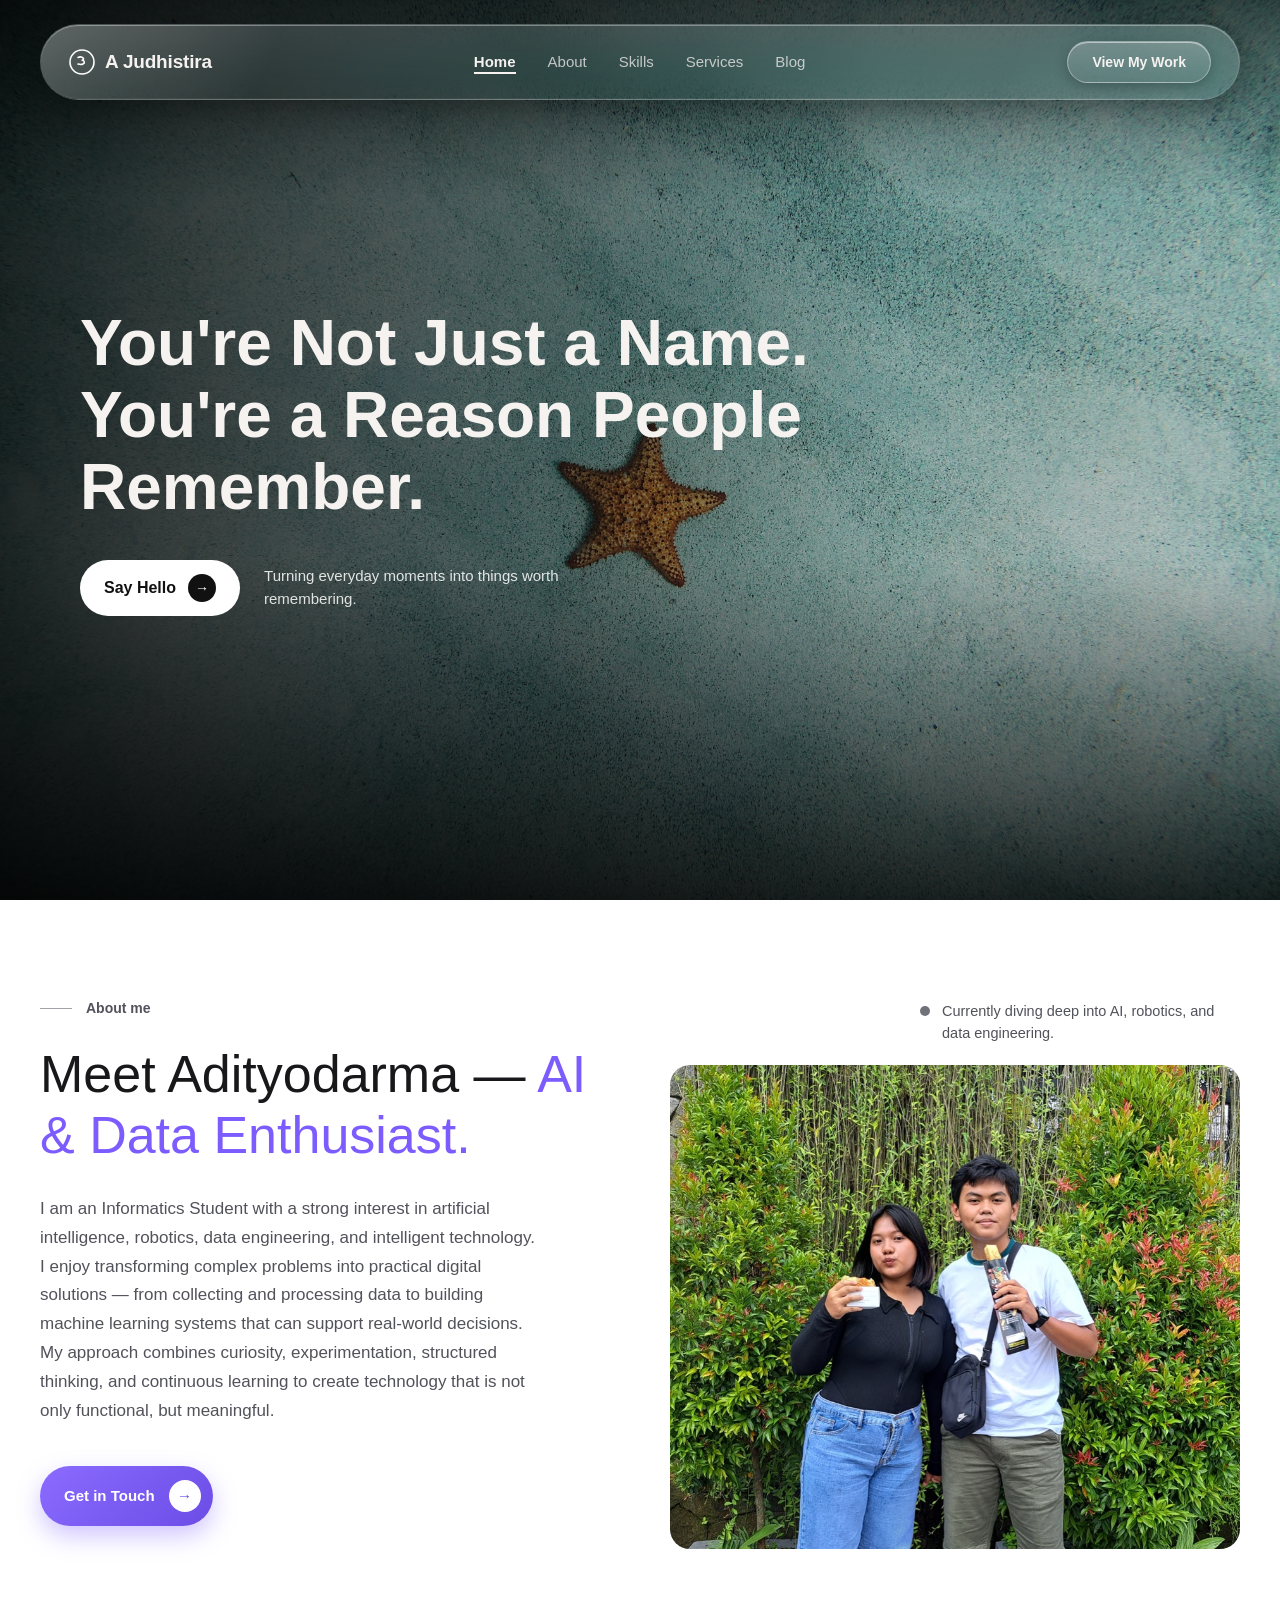
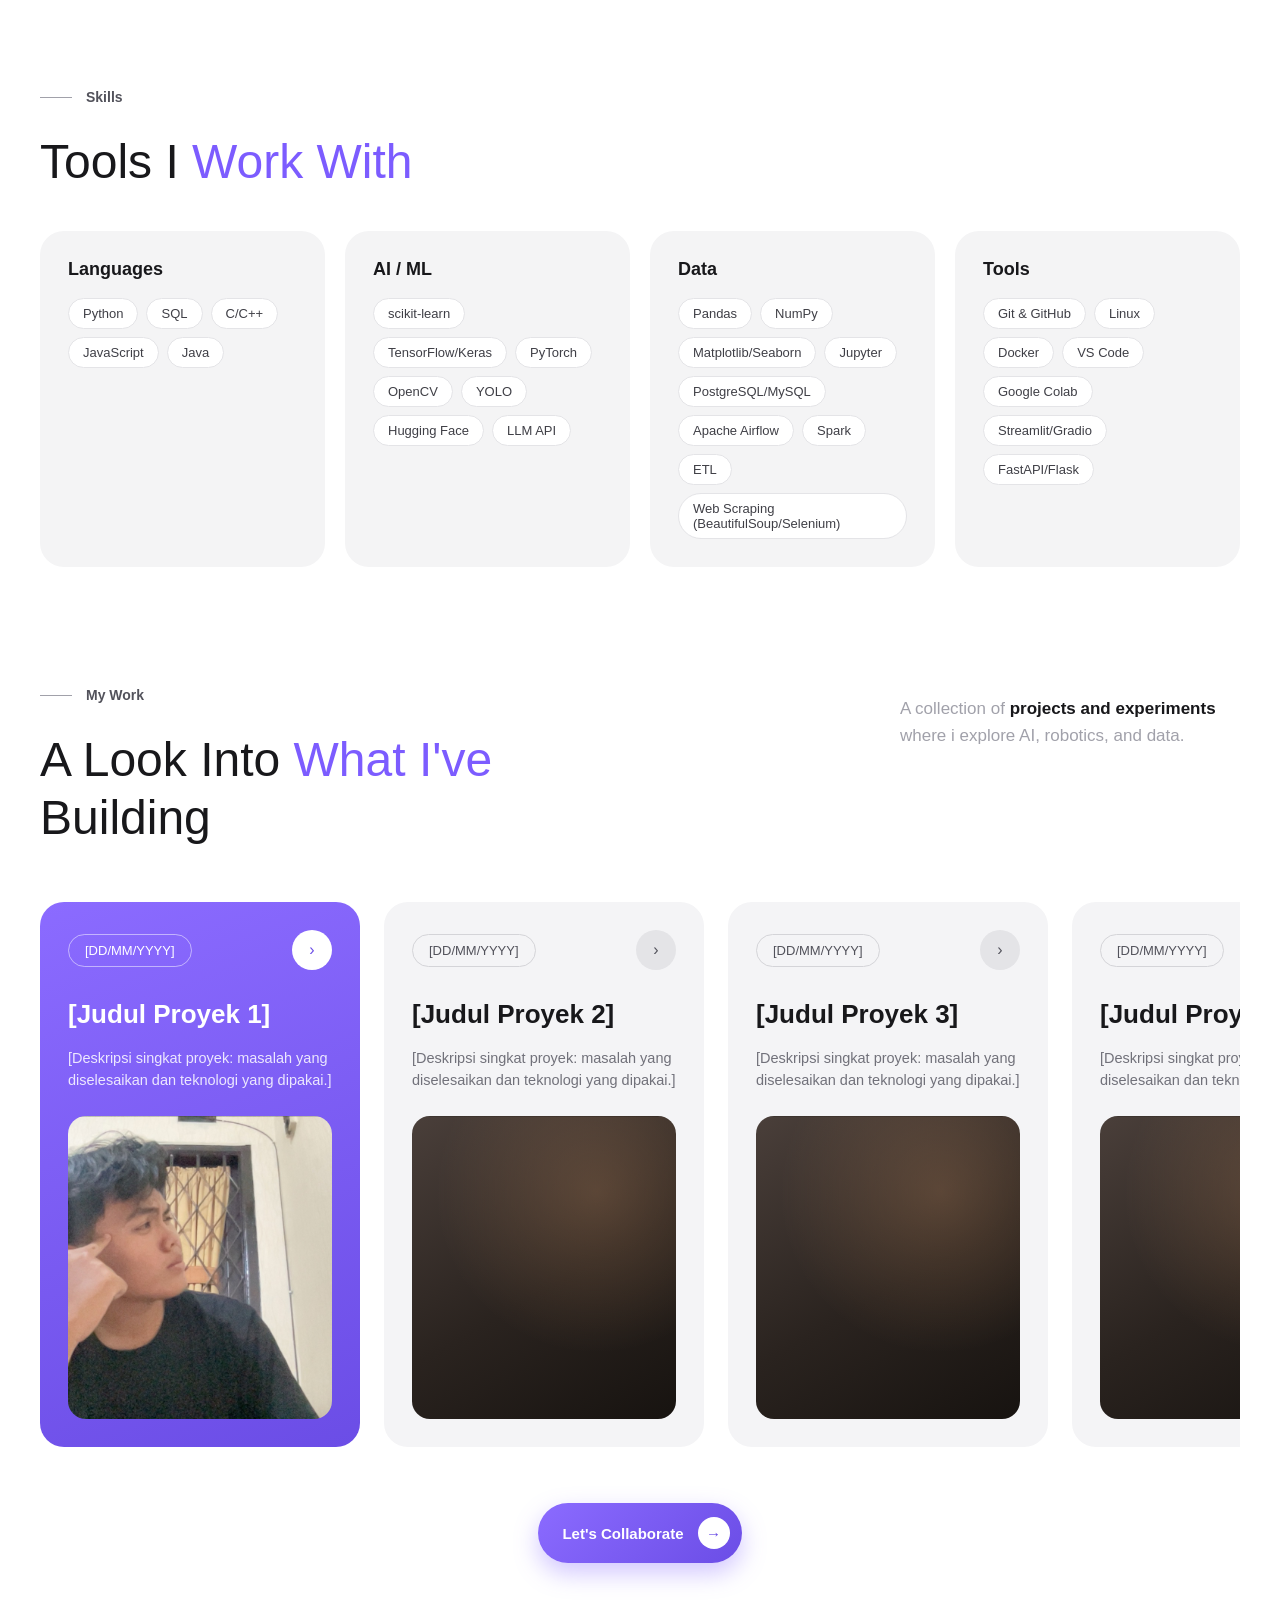
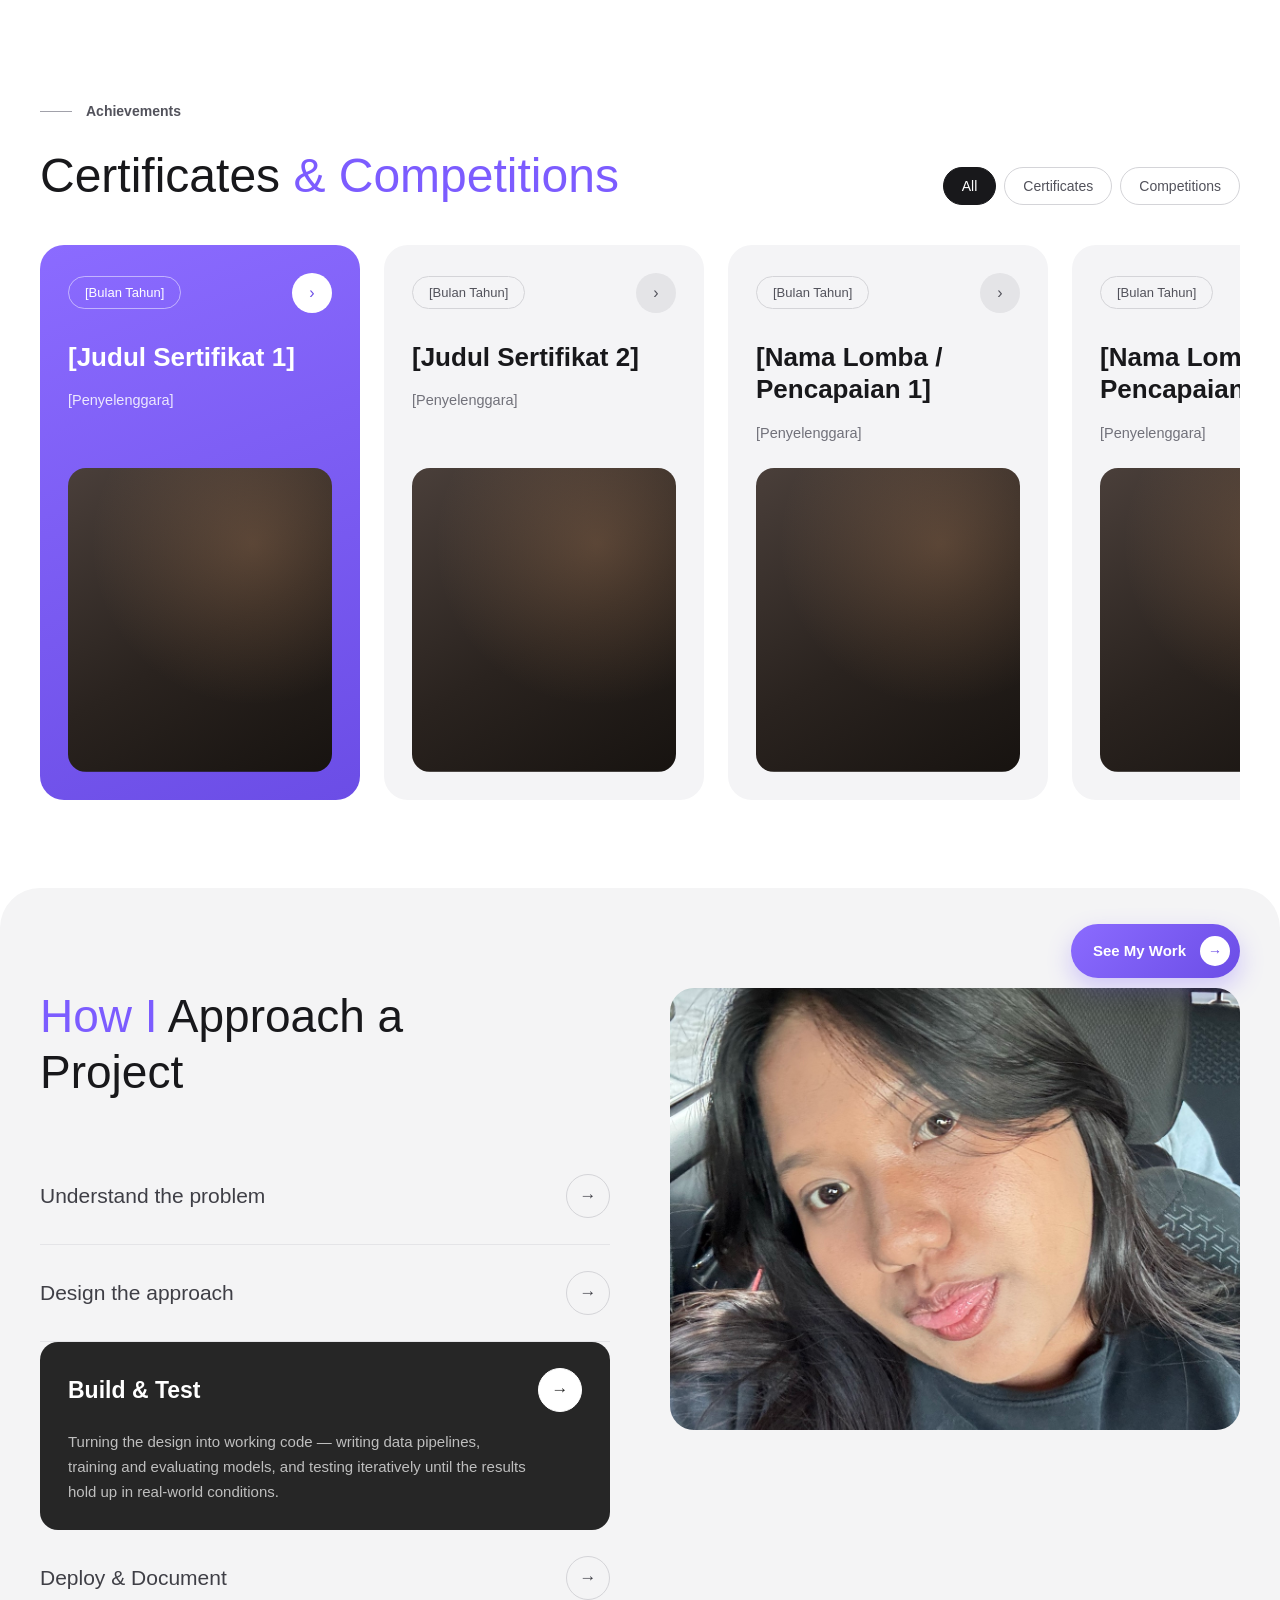
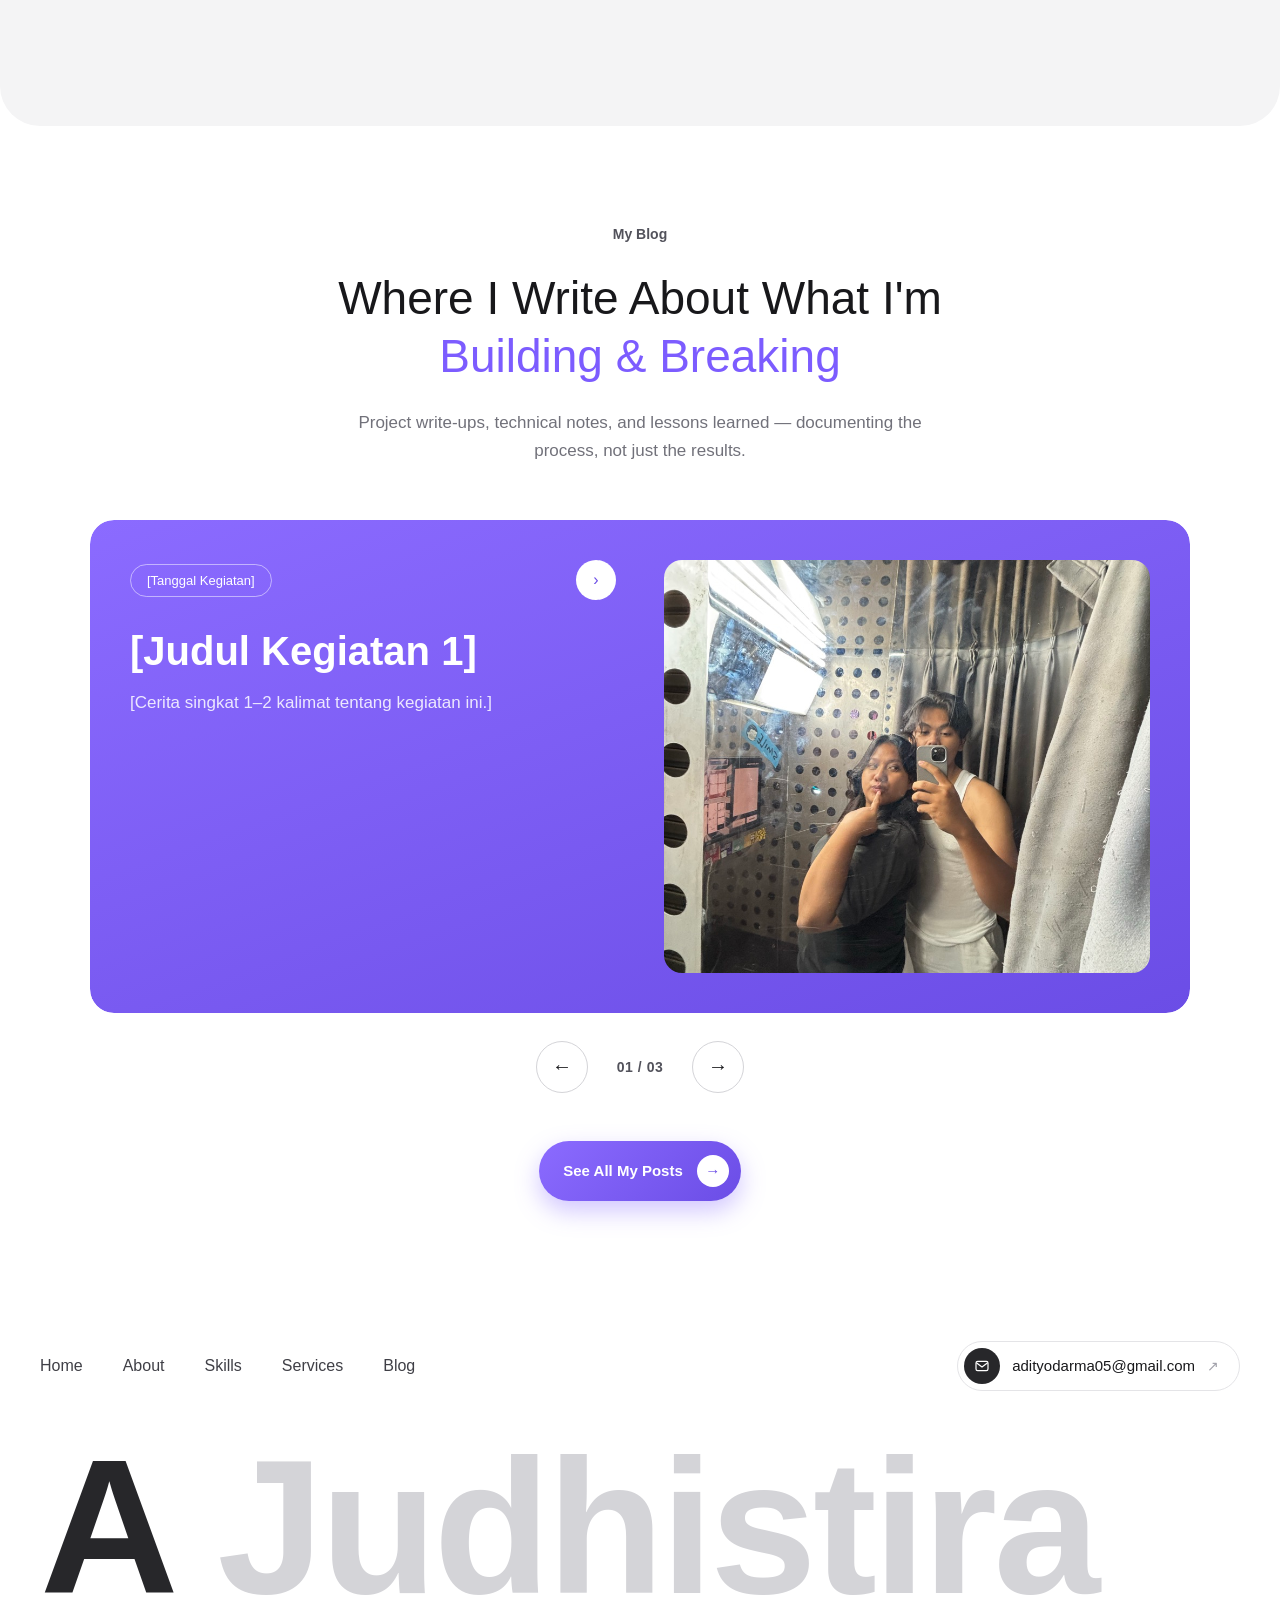
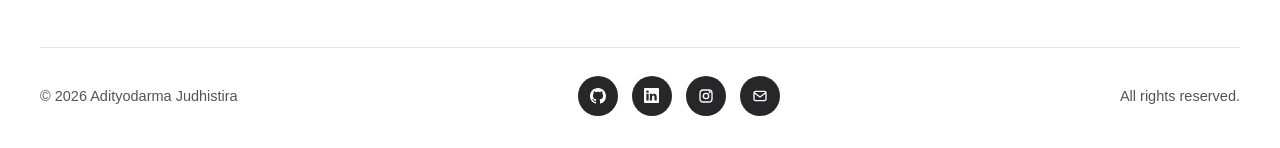
==== commit fe5ee25f: "Blog: single large card carousel with arrows, swipe, and See All My Posts button" ====
--- a/index.html
+++ b/index.html
@@ -335,31 +335,47 @@
     </div>
 
     <!--
-      CARA MENAMBAH KEGIATAN: salin satu blok <div class="card plain"> di bawah (struktur sama dengan kartu My Work).
+      CARA MENAMBAH KEGIATAN: salin satu blok <div class="card plain blog-slide"> di bawah (struktur sama dengan kartu My Work).
       Foto: <div class="card-photo" style="background-image: url('assets/images/NAMA-FILE.jpg');"></div>
+      Counter "01 / 03" dan tombol panah menyesuaikan jumlah slide otomatis.
       Teks [dalam kurung siku] hanya placeholder — ganti sebelum deploy.
     -->
-    <div class="cards-scroll">
-      <div class="card primary">
-        <div class="card-top"><span class="date-pill">[Tanggal Kegiatan]</span><span class="arrow-btn">›</span></div>
-        <h3>[Judul Kegiatan 1]</h3>
-        <p class="desc">[Cerita singkat 1–2 kalimat tentang kegiatan ini.]</p>
-        <div class="card-photo" style="background-image: url('assets/images/blog-1.jpg');"></div>
-      </div>
-
-      <div class="card plain">
-        <div class="card-top"><span class="date-pill">[Tanggal Kegiatan]</span><span class="arrow-btn">›</span></div>
-        <h3>[Judul Kegiatan 2]</h3>
-        <p class="desc">[Cerita singkat 1–2 kalimat tentang kegiatan ini.]</p>
-        <div class="card-photo"></div>
-      </div>
-
-      <div class="card plain">
-        <div class="card-top"><span class="date-pill">[Tanggal Kegiatan]</span><span class="arrow-btn">›</span></div>
-        <h3>[Judul Kegiatan 3]</h3>
-        <p class="desc">[Cerita singkat 1–2 kalimat tentang kegiatan ini.]</p>
-        <div class="card-photo"></div>
-      </div>
+    <div class="blog-carousel" id="blogCarousel">
+      <div class="blog-viewport">
+        <div class="blog-track">
+        <div class="card primary blog-slide">
+          <div class="card-top"><span class="date-pill">[Tanggal Kegiatan]</span><span class="arrow-btn">›</span></div>
+          <h3>[Judul Kegiatan 1]</h3>
+          <p class="desc">[Cerita singkat 1–2 kalimat tentang kegiatan ini.]</p>
+          <div class="card-photo" style="background-image: url('assets/images/blog-1.jpg');"></div>
+        </div>
+
+        <div class="card plain blog-slide">
+          <div class="card-top"><span class="date-pill">[Tanggal Kegiatan]</span><span class="arrow-btn">›</span></div>
+          <h3>[Judul Kegiatan 2]</h3>
+          <p class="desc">[Cerita singkat 1–2 kalimat tentang kegiatan ini.]</p>
+          <div class="card-photo"></div>
+        </div>
+
+        <div class="card plain blog-slide">
+          <div class="card-top"><span class="date-pill">[Tanggal Kegiatan]</span><span class="arrow-btn">›</span></div>
+          <h3>[Judul Kegiatan 3]</h3>
+          <p class="desc">[Cerita singkat 1–2 kalimat tentang kegiatan ini.]</p>
+          <div class="card-photo"></div>
+        </div>
+        </div>
+      </div>
+
+      <div class="blog-controls">
+        <button type="button" class="blog-nav" id="blogPrev" aria-label="Previous post">←</button>
+        <span class="blog-counter" id="blogCounter" aria-live="polite">01 / 03</span>
+        <button type="button" class="blog-nav" id="blogNext" aria-label="Next post">→</button>
+      </div>
+    </div>
+
+    <div class="cta-row">
+      <!-- Ganti href="#" dengan link ke halaman semua post (mis. blog.html atau Medium/dev.to) -->
+      <a href="#" class="btn-primary">See All My Posts <span class="arrow">→</span></a>
     </div>
   </section>
 
--- a/css/style.css
+++ b/css/style.css
@@ -943,6 +943,106 @@
   margin: 0 auto;
 }
 
+/* Blog carousel: satu kartu besar, geser dengan panah / swipe */
+.blog-carousel {
+  max-width: 1100px;
+  margin: 0 auto;
+}
+
+.blog-viewport {
+  overflow: hidden;
+  border-radius: 24px;
+  touch-action: pan-y;
+}
+
+.blog-track {
+  display: flex;
+  transition: transform 0.6s cubic-bezier(0.16, 1, 0.3, 1);
+  will-change: transform;
+}
+
+.blog-track.dragging {
+  transition: none;
+}
+
+.card.blog-slide {
+  flex: 0 0 100%;
+  display: grid;
+  grid-template-columns: 1fr 1fr;
+  grid-template-rows: auto auto 1fr;
+  column-gap: 48px;
+  padding: 40px;
+  cursor: default;
+}
+
+.card.blog-slide:hover {
+  transform: none;
+  box-shadow: none;
+}
+
+.blog-slide .card-top {
+  grid-column: 1;
+}
+
+.blog-slide h3 {
+  grid-column: 1;
+  font-size: 40px;
+  line-height: 1.15;
+}
+
+.blog-slide p.desc {
+  grid-column: 1;
+  font-size: 17px;
+  max-width: 420px;
+}
+
+.blog-slide .card-photo {
+  grid-column: 2;
+  grid-row: 1 / span 3;
+  margin-top: 0;
+  aspect-ratio: 4 / 3.4;
+  user-select: none;
+}
+
+.blog-controls {
+  display: flex;
+  align-items: center;
+  justify-content: center;
+  gap: 20px;
+  margin-top: 28px;
+}
+
+.blog-nav {
+  width: 52px;
+  height: 52px;
+  border-radius: 50%;
+  border: 1px solid #d4d4d8;
+  background: #fff;
+  color: #18181b;
+  font-size: 20px;
+  cursor: pointer;
+  transition: background 0.25s ease, color 0.25s ease, border-color 0.25s ease, transform 0.25s ease;
+}
+
+.blog-nav:hover {
+  background: #18181b;
+  border-color: #18181b;
+  color: #fff;
+}
+
+.blog-nav:active {
+  transform: scale(0.92);
+}
+
+.blog-counter {
+  min-width: 64px;
+  text-align: center;
+  font-size: 14px;
+  font-weight: 600;
+  letter-spacing: 0.04em;
+  color: #52525b;
+}
+
 /* ================= FOOTER ================= */
 footer {
   max-width: 1400px;
@@ -1193,6 +1293,23 @@
     font-size: 30px;
   }
 
+  .card.blog-slide {
+    grid-template-columns: 1fr;
+    grid-template-rows: auto;
+    padding: 24px;
+  }
+
+  .blog-slide .card-photo {
+    grid-column: 1;
+    grid-row: auto;
+    margin-top: 8px;
+  }
+
+  .blog-slide h3 {
+    font-size: 28px;
+  }
+
+
   .footer-nav {
     flex-direction: column;
     align-items: flex-start;
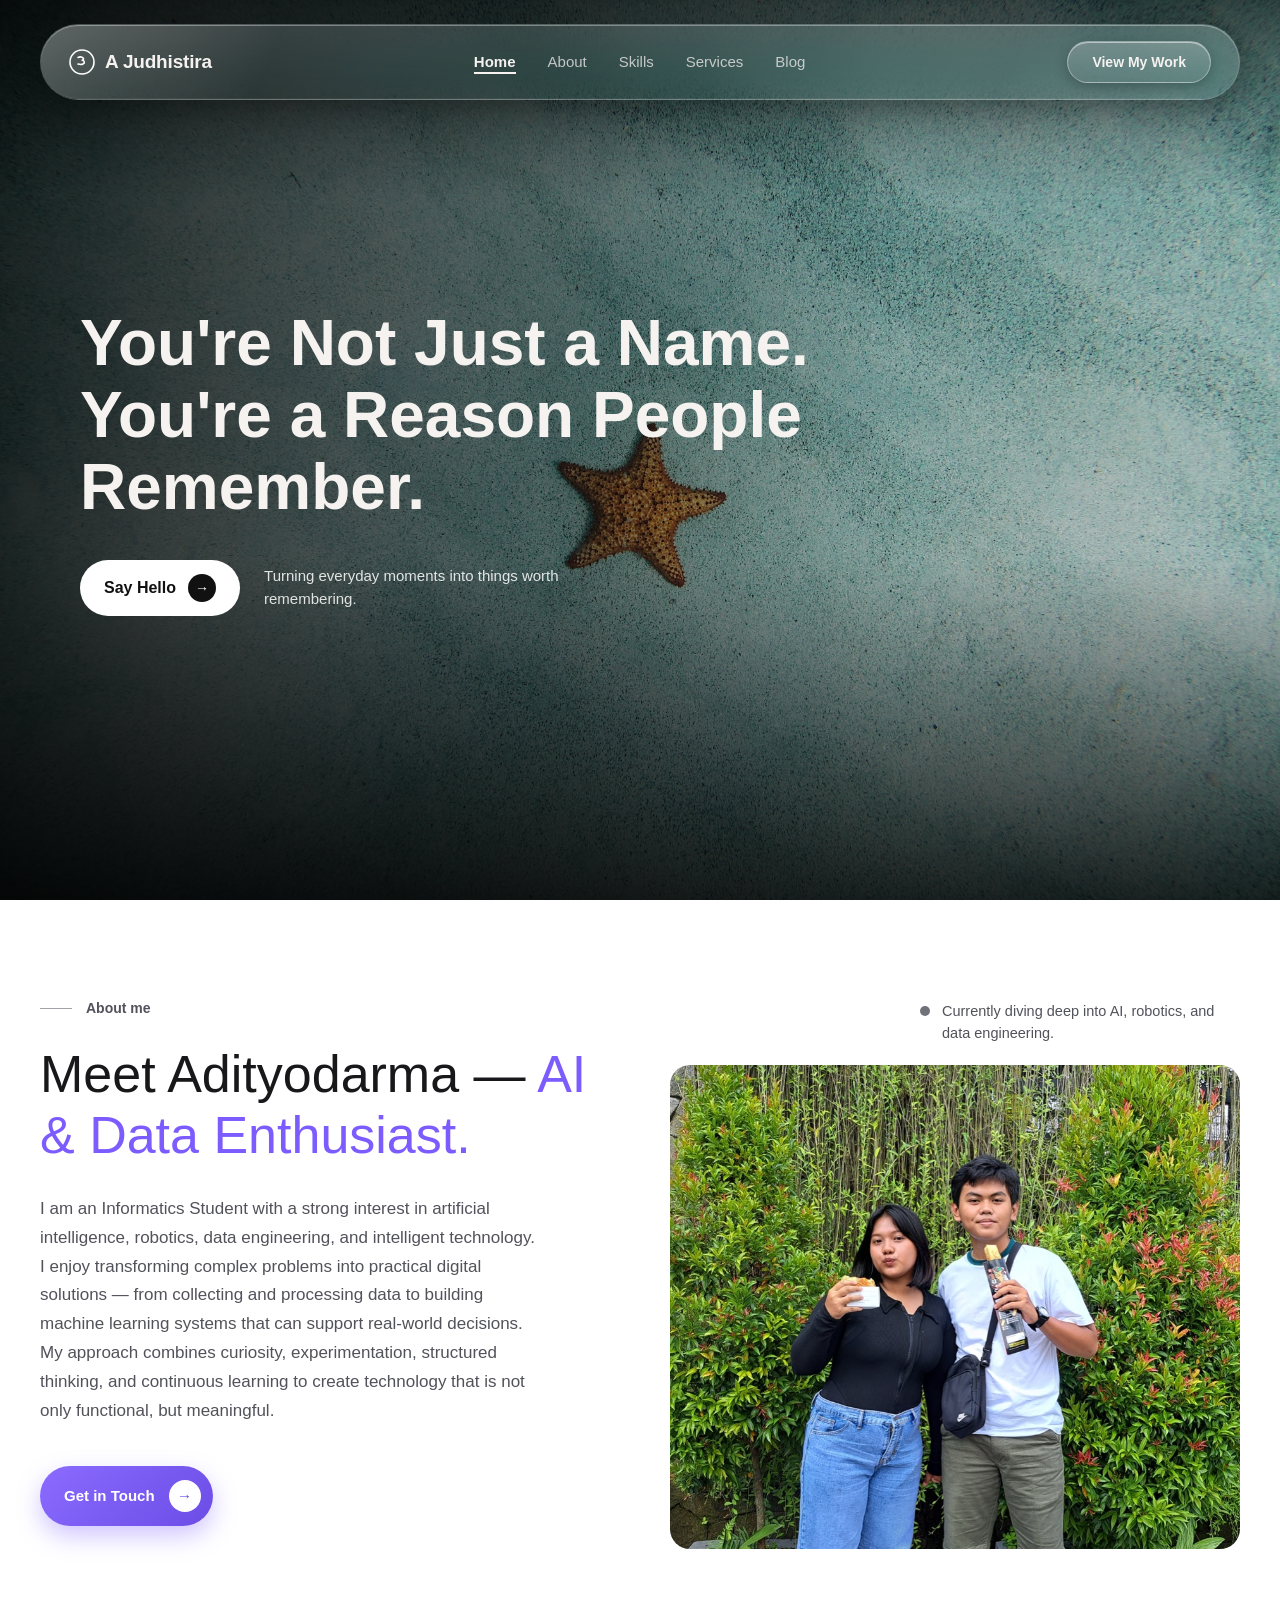
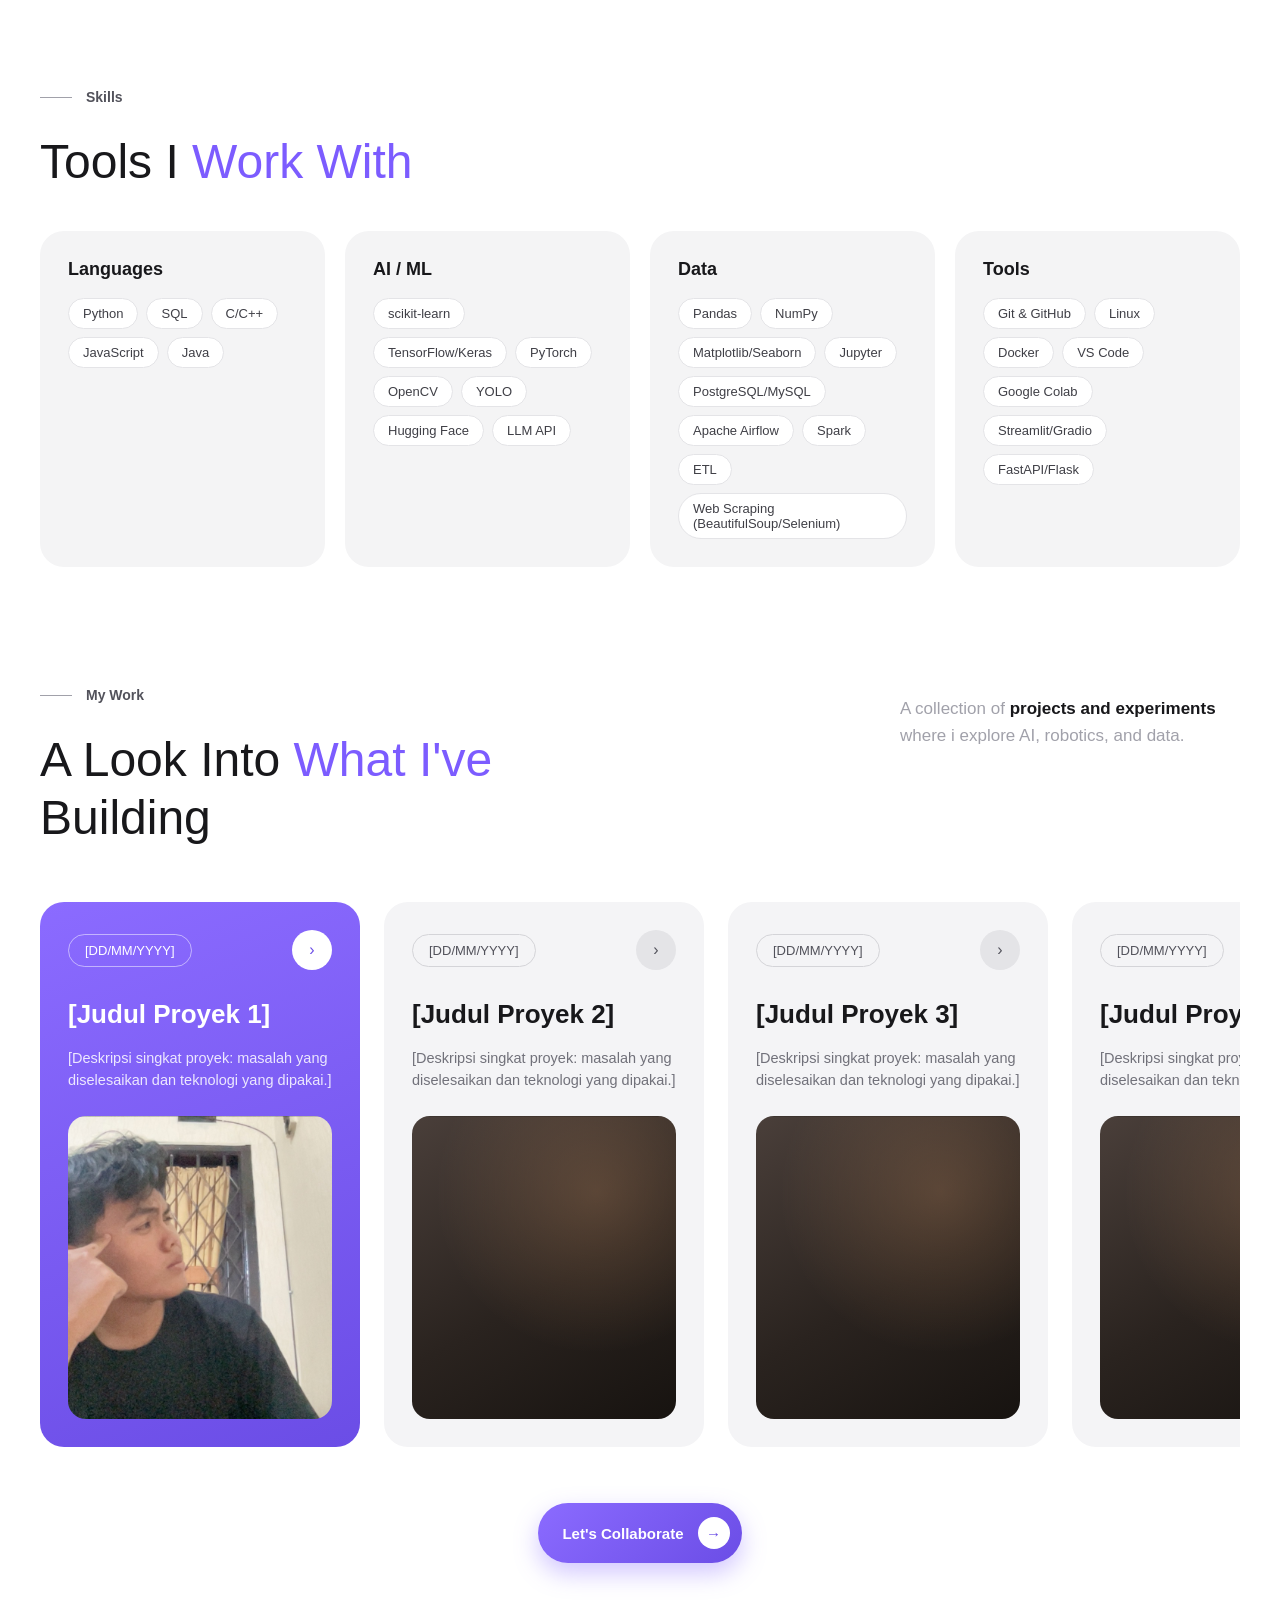
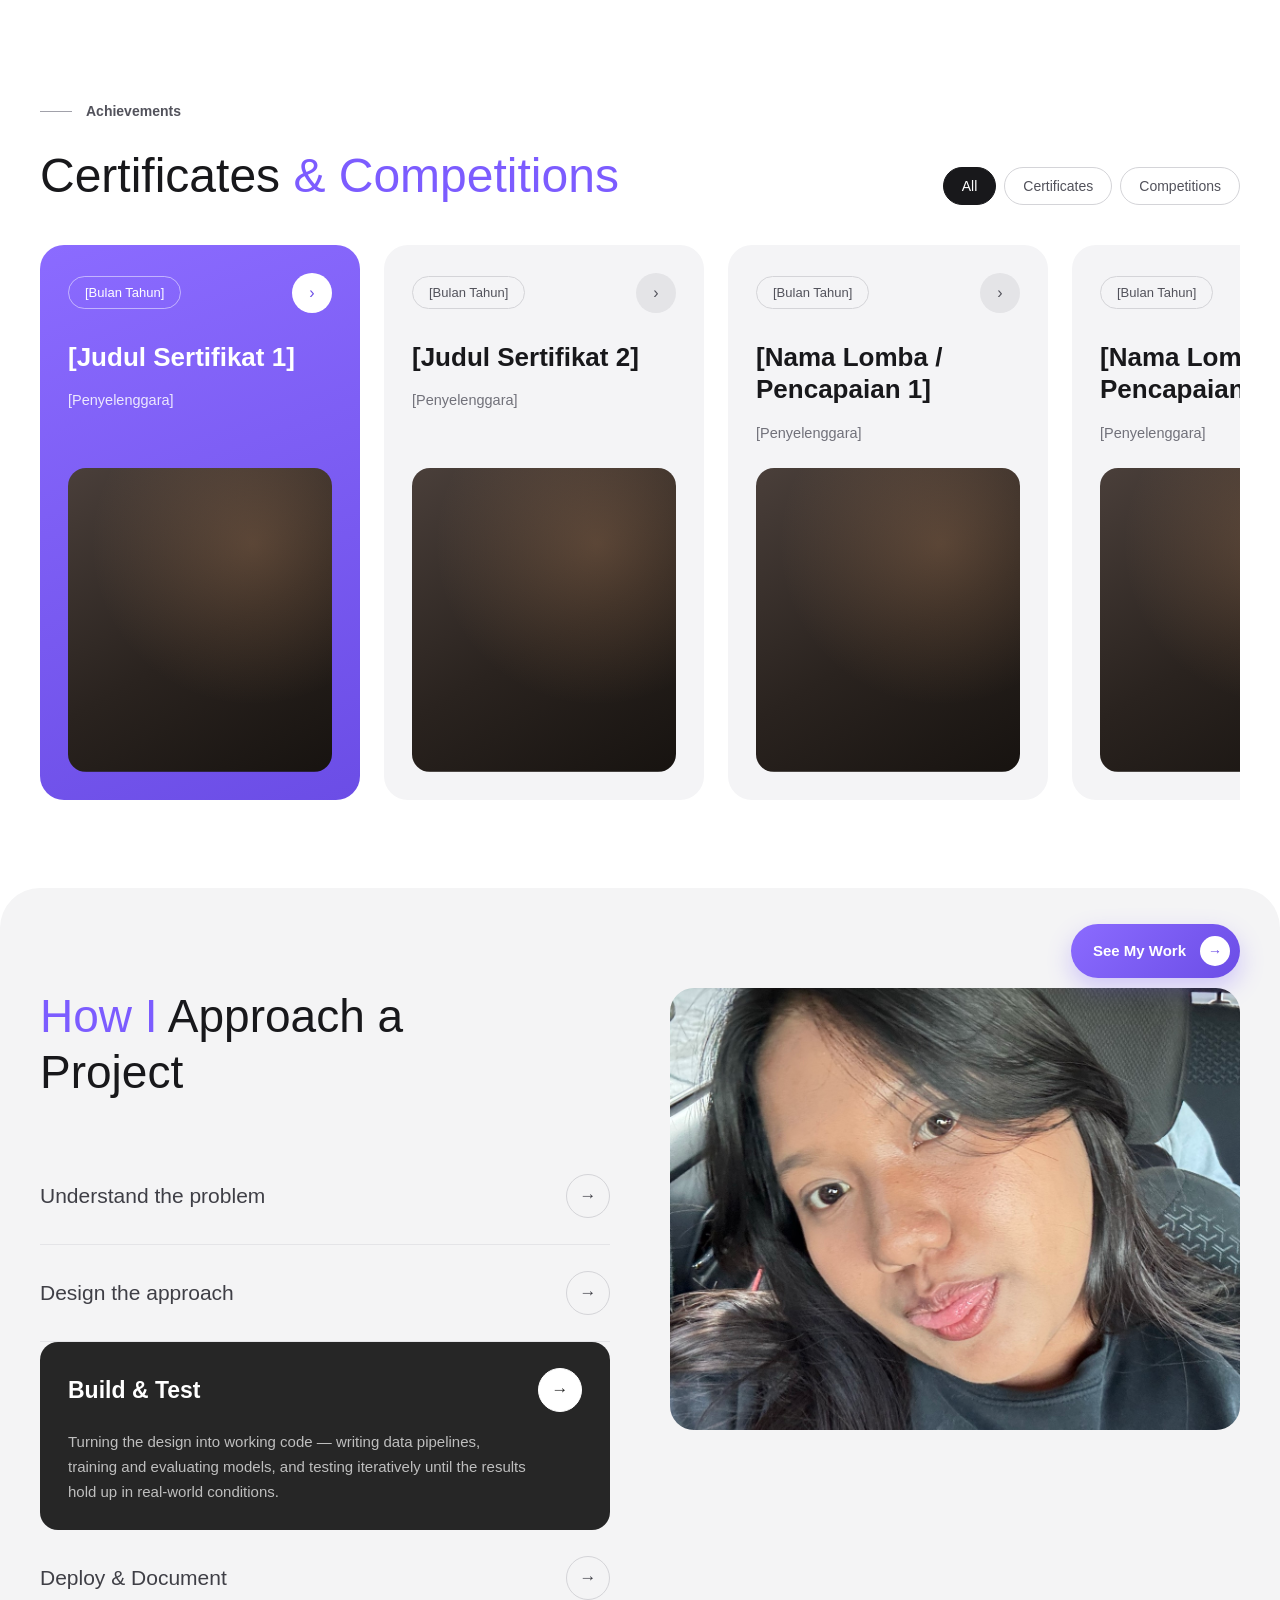
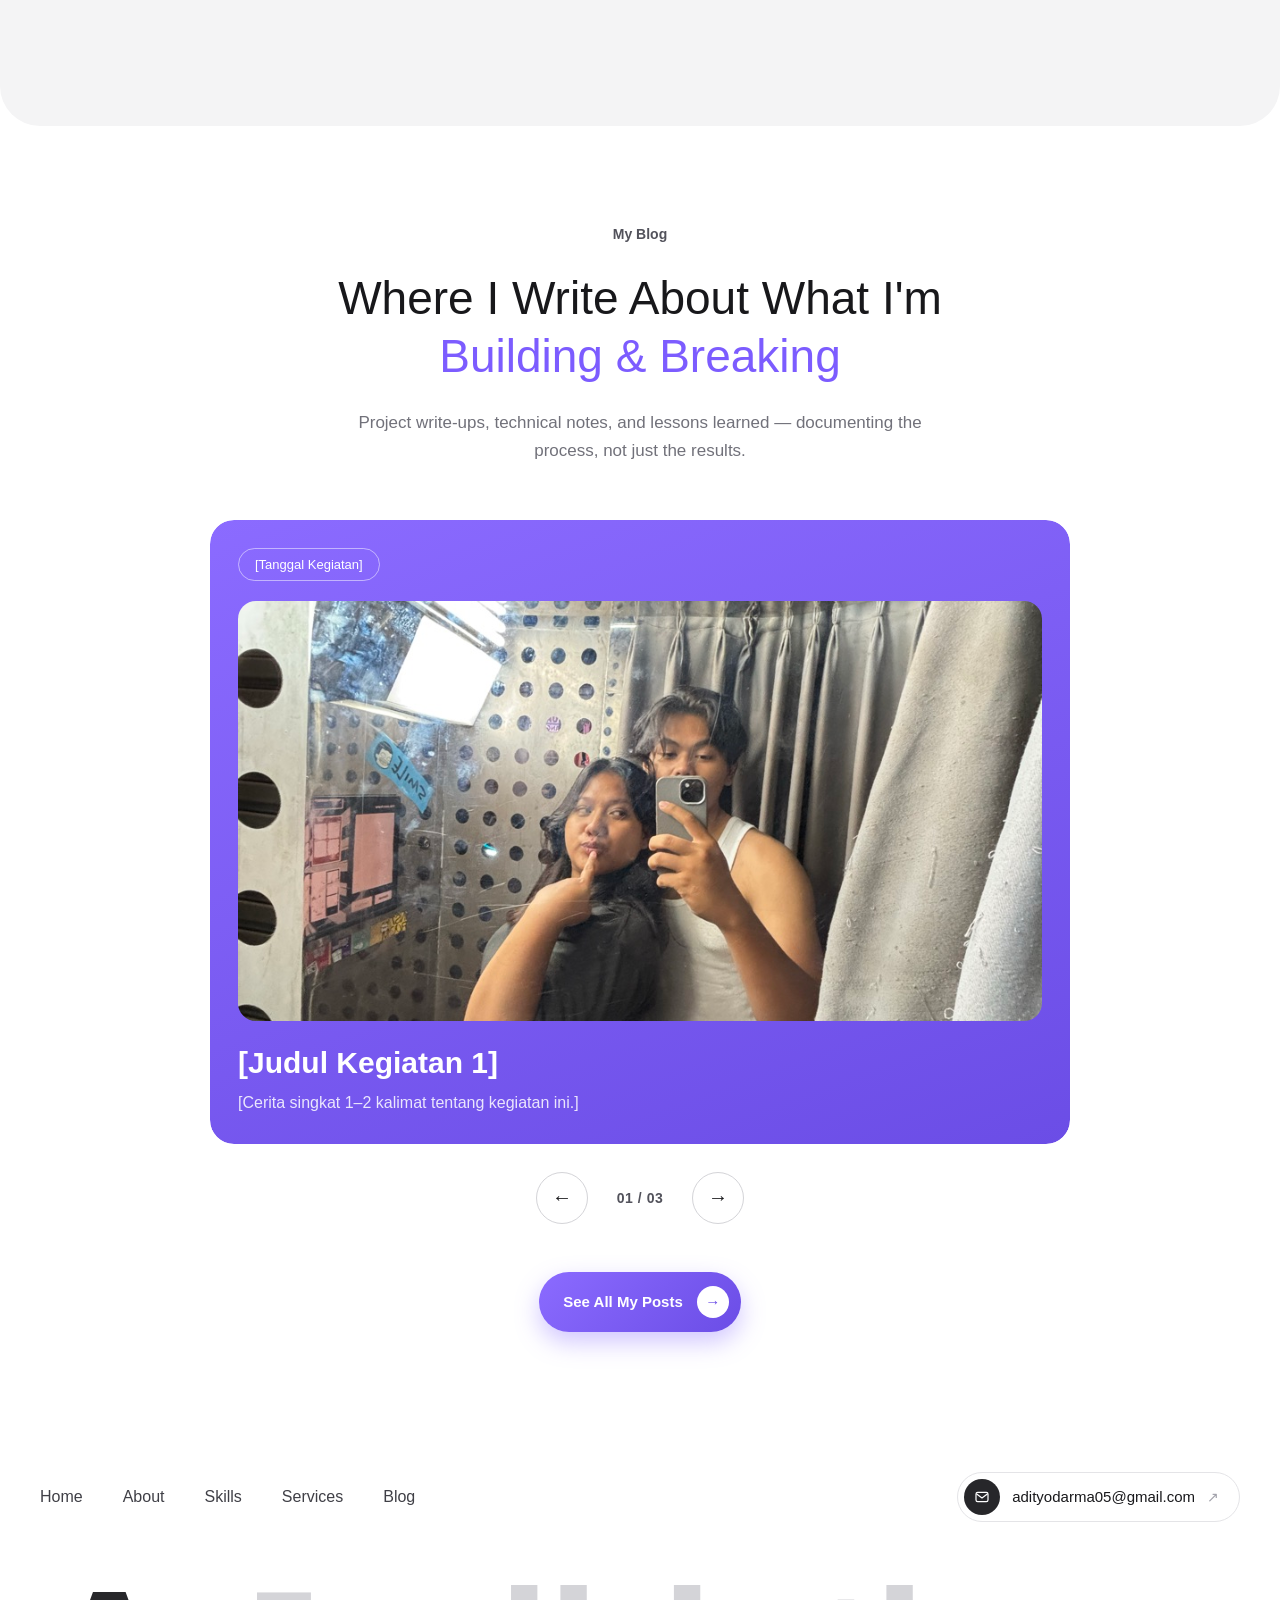
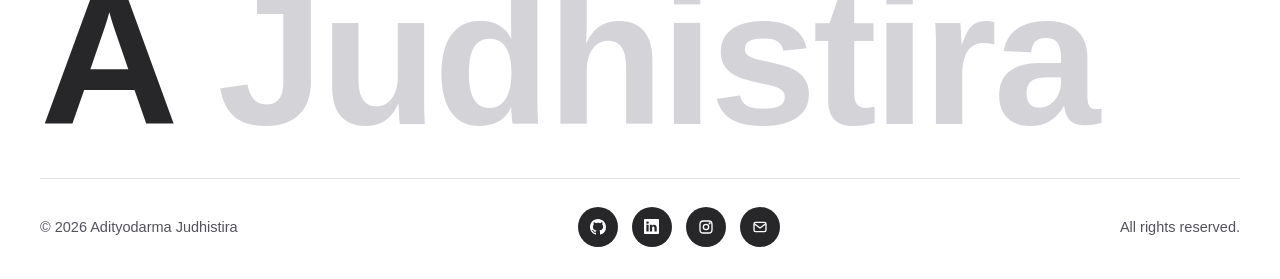
==== commit 5eb1e248: "Blog carousel: date on top, photo in the middle, title and story below; remove arrow button" ====
--- a/index.html
+++ b/index.html
@@ -335,7 +335,7 @@
     </div>
 
     <!--
-      CARA MENAMBAH KEGIATAN: salin satu blok <div class="card plain blog-slide"> di bawah (struktur sama dengan kartu My Work).
+      CARA MENAMBAH KEGIATAN: salin satu blok <div class="card plain blog-slide"> di bawah (urutan: tanggal, foto, judul, cerita).
       Foto: <div class="card-photo" style="background-image: url('assets/images/NAMA-FILE.jpg');"></div>
       Counter "01 / 03" dan tombol panah menyesuaikan jumlah slide otomatis.
       Teks [dalam kurung siku] hanya placeholder — ganti sebelum deploy.
@@ -344,24 +344,24 @@
       <div class="blog-viewport">
         <div class="blog-track">
         <div class="card primary blog-slide">
-          <div class="card-top"><span class="date-pill">[Tanggal Kegiatan]</span><span class="arrow-btn">›</span></div>
+          <span class="date-pill">[Tanggal Kegiatan]</span>
+          <div class="card-photo" style="background-image: url('assets/images/blog-1.jpg');"></div>
           <h3>[Judul Kegiatan 1]</h3>
           <p class="desc">[Cerita singkat 1–2 kalimat tentang kegiatan ini.]</p>
-          <div class="card-photo" style="background-image: url('assets/images/blog-1.jpg');"></div>
         </div>
 
         <div class="card plain blog-slide">
-          <div class="card-top"><span class="date-pill">[Tanggal Kegiatan]</span><span class="arrow-btn">›</span></div>
+          <span class="date-pill">[Tanggal Kegiatan]</span>
+          <div class="card-photo"></div>
           <h3>[Judul Kegiatan 2]</h3>
           <p class="desc">[Cerita singkat 1–2 kalimat tentang kegiatan ini.]</p>
+        </div>
+
+        <div class="card plain blog-slide">
+          <span class="date-pill">[Tanggal Kegiatan]</span>
           <div class="card-photo"></div>
-        </div>
-
-        <div class="card plain blog-slide">
-          <div class="card-top"><span class="date-pill">[Tanggal Kegiatan]</span><span class="arrow-btn">›</span></div>
           <h3>[Judul Kegiatan 3]</h3>
           <p class="desc">[Cerita singkat 1–2 kalimat tentang kegiatan ini.]</p>
-          <div class="card-photo"></div>
         </div>
         </div>
       </div>
@@ -374,8 +374,7 @@
     </div>
 
     <div class="cta-row">
-      <!-- Ganti href="#" dengan link ke halaman semua post (mis. blog.html atau Medium/dev.to) -->
-      <a href="#" class="btn-primary">See All My Posts <span class="arrow">→</span></a>
+      <a href="blog.html" class="btn-primary">See All My Posts <span class="arrow">→</span></a>
     </div>
   </section>
 
--- a/css/style.css
+++ b/css/style.css
@@ -945,7 +945,7 @@
 
 /* Blog carousel: satu kartu besar, geser dengan panah / swipe */
 .blog-carousel {
-  max-width: 1100px;
+  max-width: 860px;
   margin: 0 auto;
 }
 
@@ -967,11 +967,7 @@
 
 .card.blog-slide {
   flex: 0 0 100%;
-  display: grid;
-  grid-template-columns: 1fr 1fr;
-  grid-template-rows: auto auto 1fr;
-  column-gap: 48px;
-  padding: 40px;
+  padding: 28px;
   cursor: default;
 }
 
@@ -980,28 +976,28 @@
   box-shadow: none;
 }
 
-.blog-slide .card-top {
-  grid-column: 1;
+.blog-slide .date-pill {
+  align-self: flex-start;
+  margin-bottom: 20px;
+}
+
+.blog-slide .card-photo {
+  margin: 0 0 24px;
+  aspect-ratio: 16 / 9;
+  max-height: 420px;
+  user-select: none;
 }
 
 .blog-slide h3 {
-  grid-column: 1;
-  font-size: 40px;
-  line-height: 1.15;
+  font-size: 30px;
+  line-height: 1.2;
+  margin-bottom: 10px;
 }
 
 .blog-slide p.desc {
-  grid-column: 1;
-  font-size: 17px;
-  max-width: 420px;
-}
-
-.blog-slide .card-photo {
-  grid-column: 2;
-  grid-row: 1 / span 3;
-  margin-top: 0;
-  aspect-ratio: 4 / 3.4;
-  user-select: none;
+  font-size: 16px;
+  max-width: 640px;
+  margin-bottom: 0;
 }
 
 .blog-controls {
@@ -1043,6 +1039,69 @@
   color: #52525b;
 }
 
+/* ================= BLOG PAGE (blog.html) ================= */
+.blog-page {
+  max-width: 1280px;
+  margin: 0 auto;
+  padding: 140px 40px 100px;
+}
+
+.back-link {
+  display: inline-block;
+  margin-bottom: 40px;
+  font-size: 15px;
+  font-weight: 500;
+  color: #52525b;
+}
+
+.back-link:hover {
+  color: #7c5cff;
+}
+
+.blog-page-header {
+  margin-bottom: 56px;
+}
+
+.blog-page-title {
+  font-size: 56px;
+  font-weight: 500;
+  line-height: 1.15;
+  margin-bottom: 20px;
+}
+
+.blog-page-header .sub {
+  font-size: 17px;
+  line-height: 1.6;
+  color: #71717a;
+  max-width: 520px;
+}
+
+.posts-grid {
+  display: grid;
+  grid-template-columns: repeat(3, 1fr);
+  gap: 28px;
+}
+
+@media (max-width: 1000px) {
+  .posts-grid {
+    grid-template-columns: repeat(2, 1fr);
+  }
+}
+
+@media (max-width: 640px) {
+  .blog-page {
+    padding: 120px 24px 72px;
+  }
+
+  .blog-page-title {
+    font-size: 36px;
+  }
+
+  .posts-grid {
+    grid-template-columns: 1fr;
+  }
+}
+
 /* ================= FOOTER ================= */
 footer {
   max-width: 1400px;
@@ -1294,19 +1353,17 @@
   }
 
   .card.blog-slide {
-    grid-template-columns: 1fr;
-    grid-template-rows: auto;
-    padding: 24px;
+    padding: 20px;
   }
 
   .blog-slide .card-photo {
-    grid-column: 1;
-    grid-row: auto;
-    margin-top: 8px;
+    aspect-ratio: 4 / 3;
+    max-height: 260px;
+    margin-bottom: 20px;
   }
 
   .blog-slide h3 {
-    font-size: 28px;
+    font-size: 24px;
   }
 
 
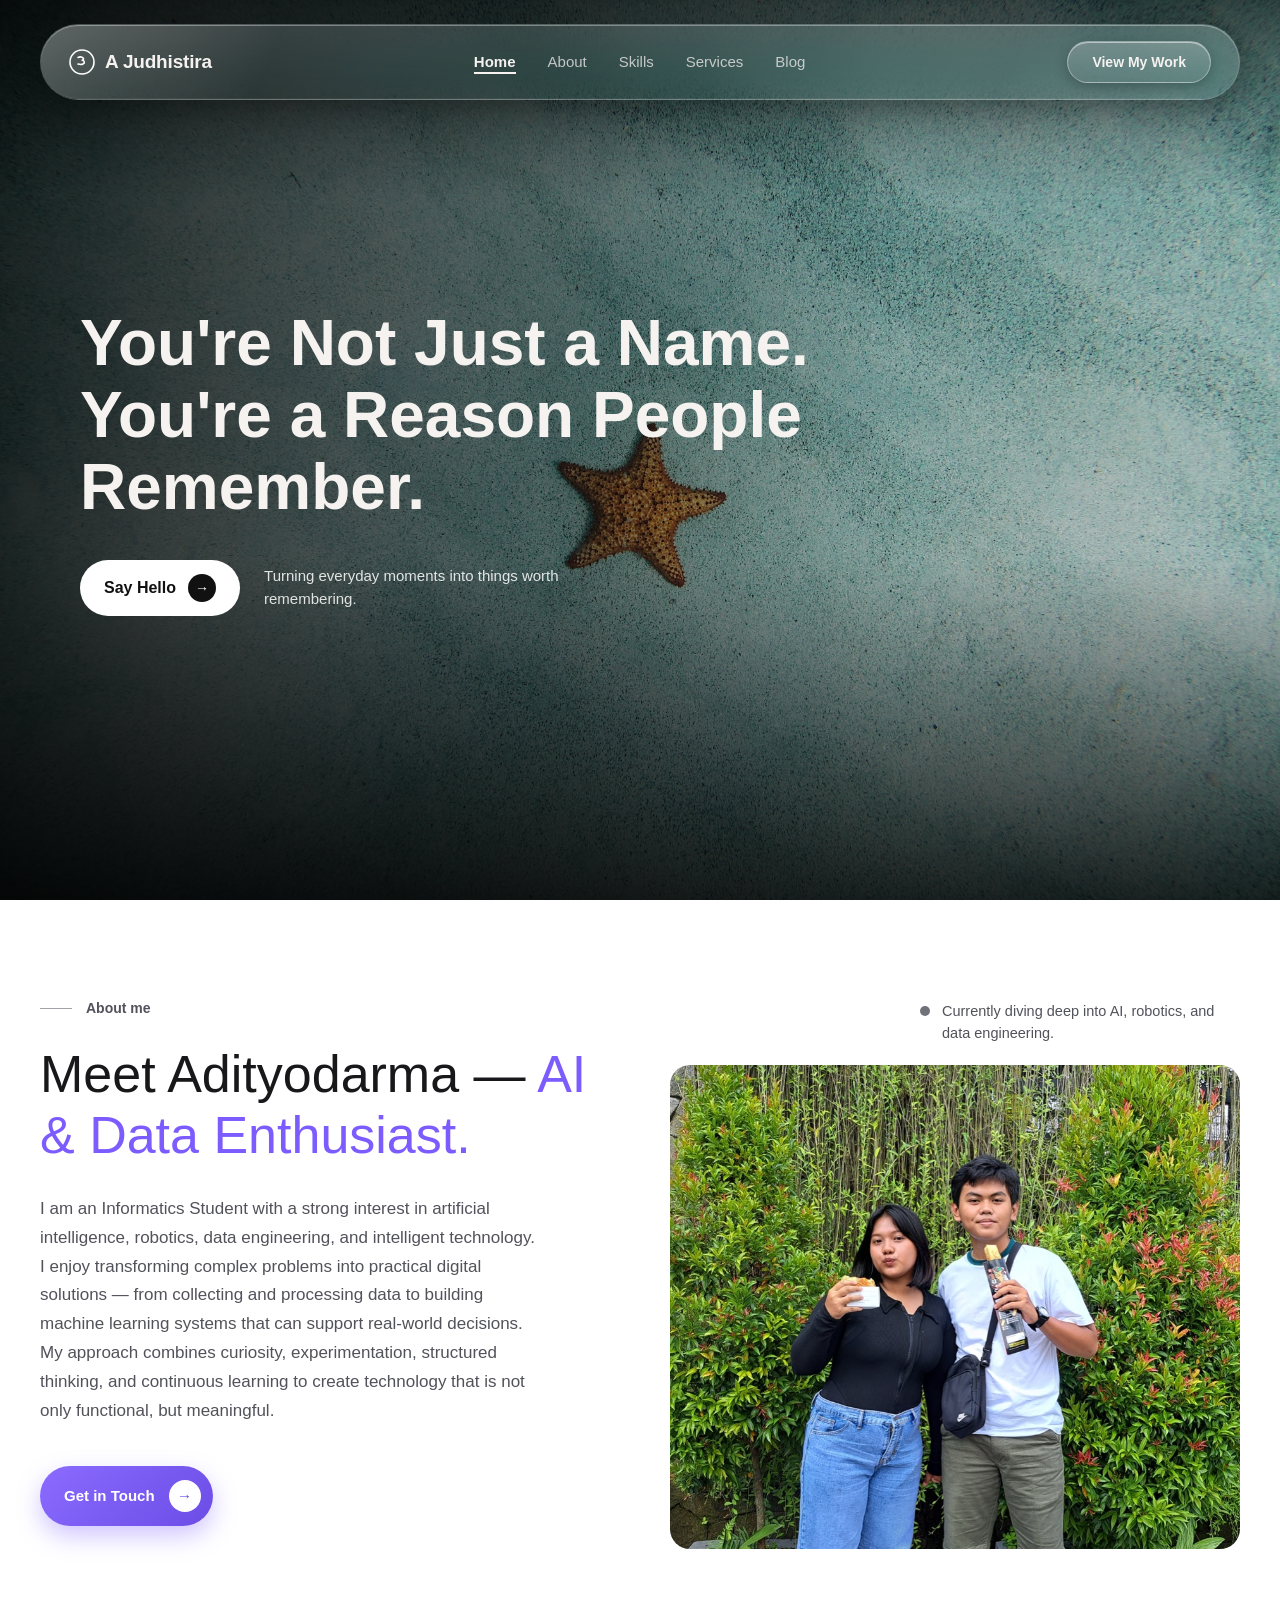
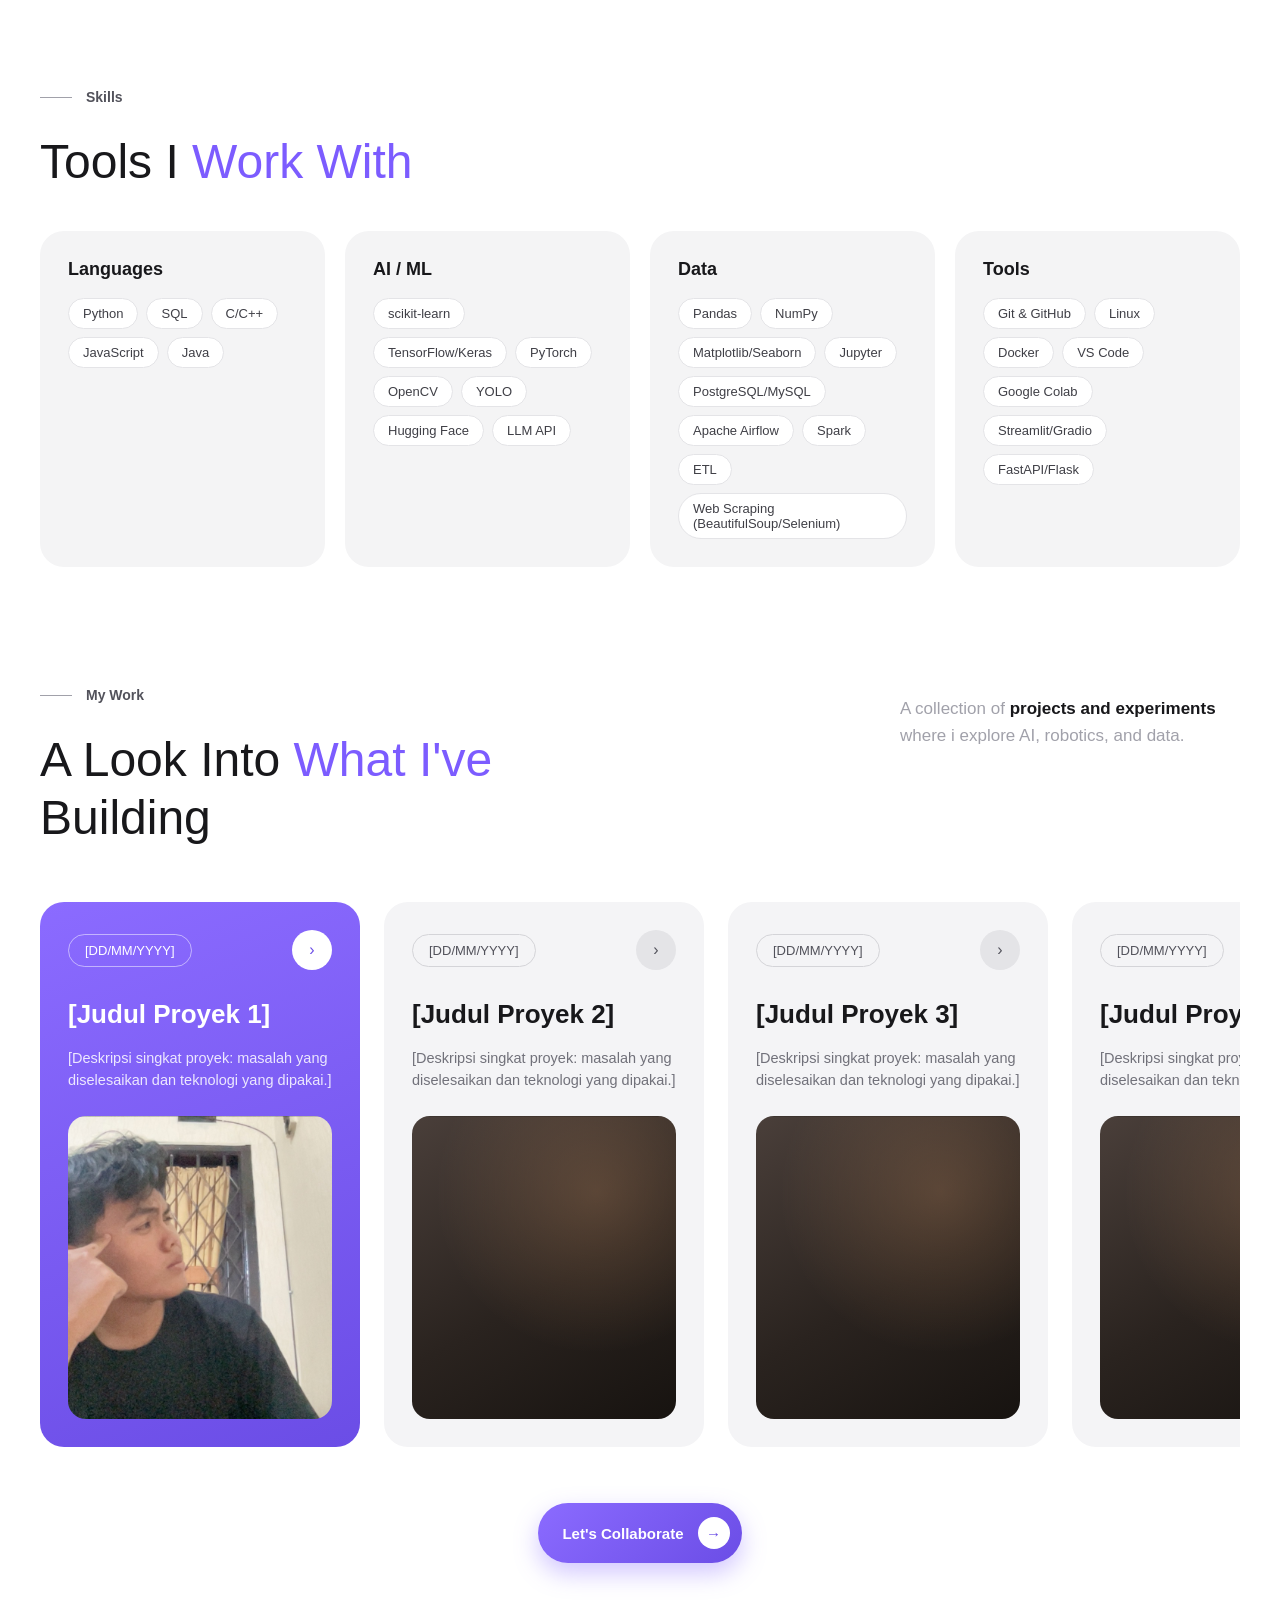
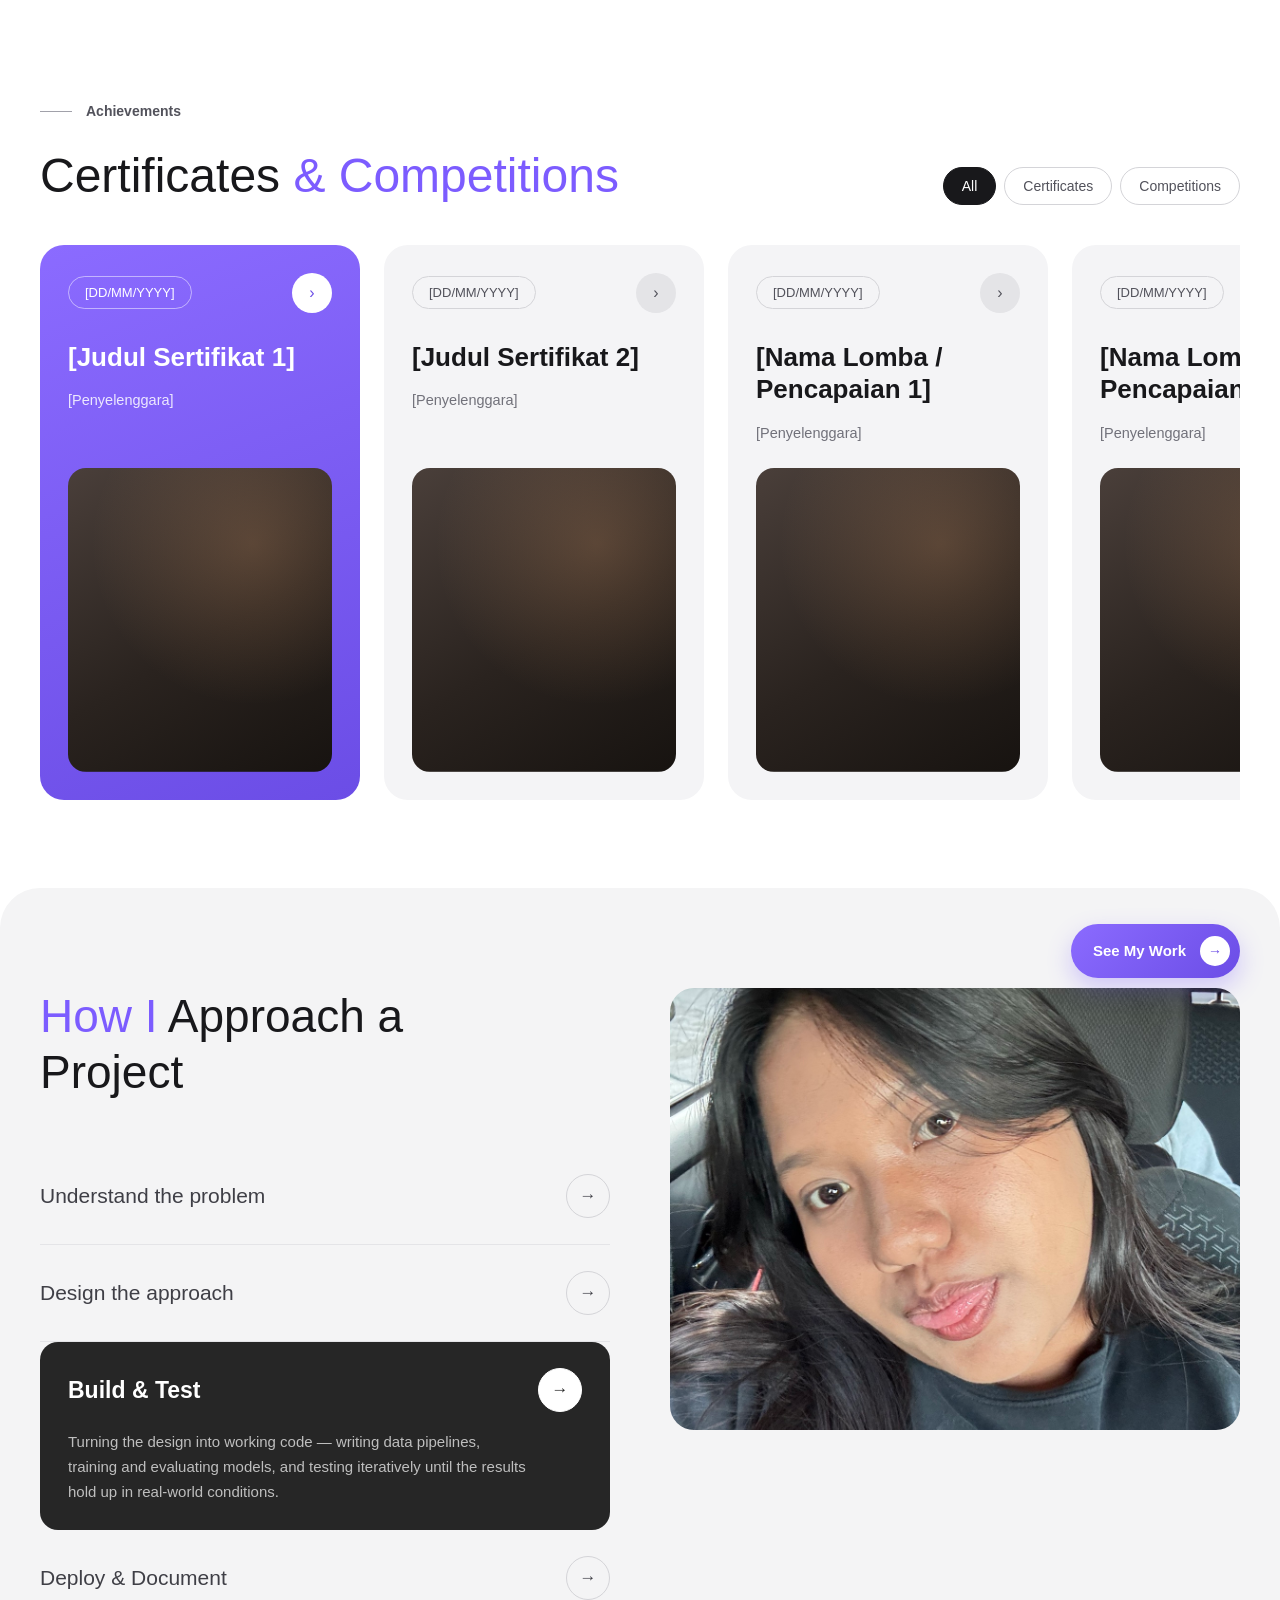
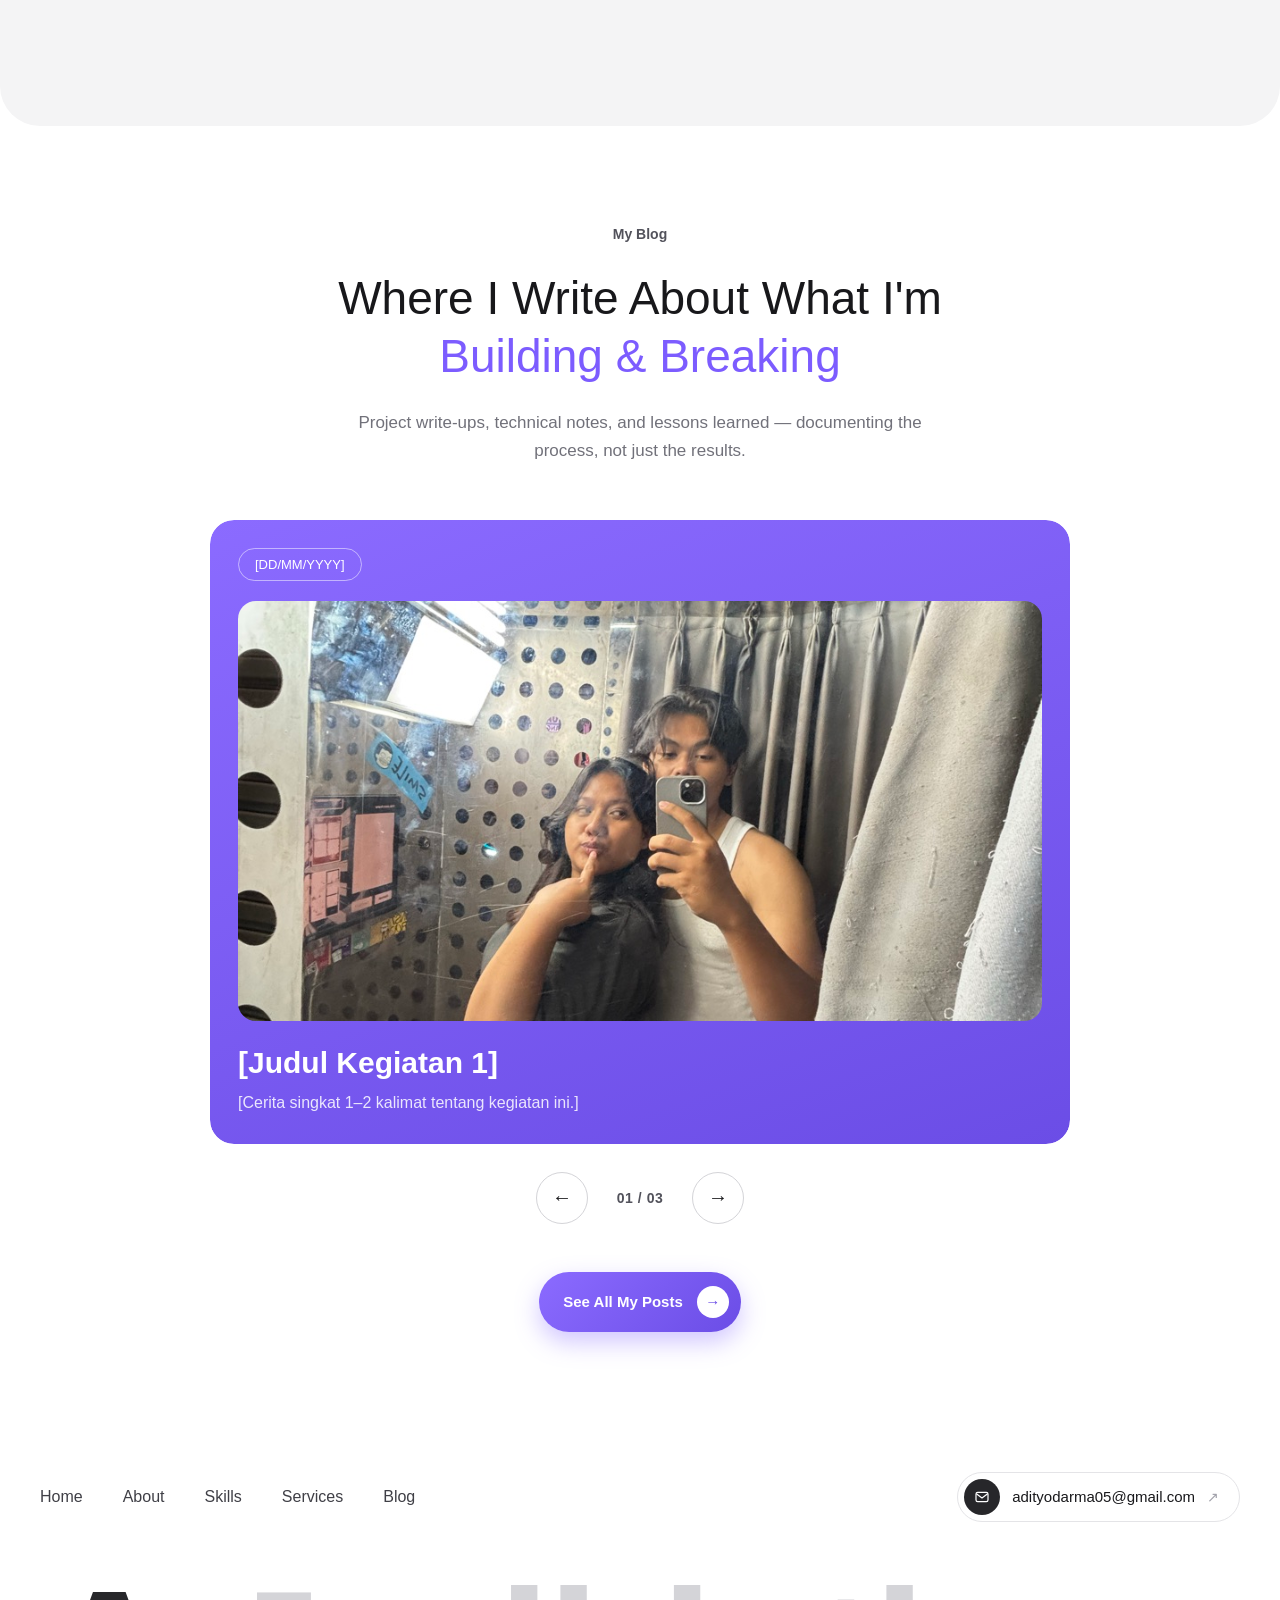
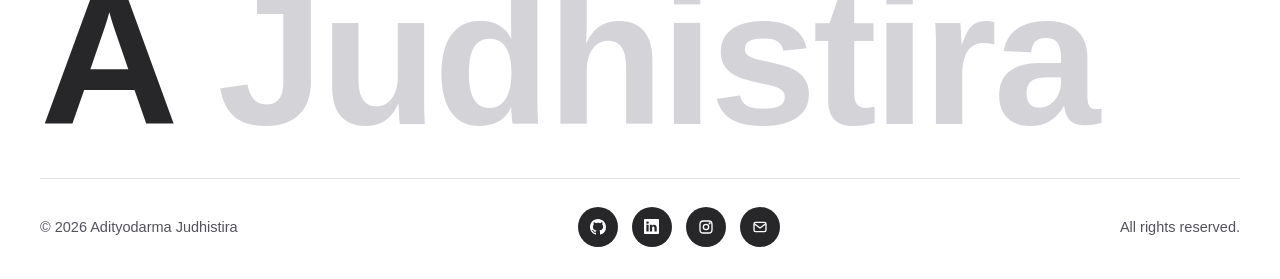
==== commit f40873a9: "Keep date pill fit to content; use [DD/MM/YYYY] date placeholder everywhere" ====
--- a/index.html
+++ b/index.html
@@ -249,28 +249,28 @@
 
     <div class="cards-scroll">
       <div class="card primary" data-category="sertifikat">
-        <div class="card-top"><span class="date-pill">[Bulan Tahun]</span><span class="arrow-btn">›</span></div>
+        <div class="card-top"><span class="date-pill">[DD/MM/YYYY]</span><span class="arrow-btn">›</span></div>
         <h3>[Judul Sertifikat 1]</h3>
         <p class="desc">[Penyelenggara]</p>
         <div class="card-photo"></div>
       </div>
 
       <div class="card plain" data-category="sertifikat">
-        <div class="card-top"><span class="date-pill">[Bulan Tahun]</span><span class="arrow-btn">›</span></div>
+        <div class="card-top"><span class="date-pill">[DD/MM/YYYY]</span><span class="arrow-btn">›</span></div>
         <h3>[Judul Sertifikat 2]</h3>
         <p class="desc">[Penyelenggara]</p>
         <div class="card-photo"></div>
       </div>
 
       <div class="card plain" data-category="lomba">
-        <div class="card-top"><span class="date-pill">[Bulan Tahun]</span><span class="arrow-btn">›</span></div>
+        <div class="card-top"><span class="date-pill">[DD/MM/YYYY]</span><span class="arrow-btn">›</span></div>
         <h3>[Nama Lomba / Pencapaian 1]</h3>
         <p class="desc">[Penyelenggara]</p>
         <div class="card-photo"></div>
       </div>
 
       <div class="card plain" data-category="lomba">
-        <div class="card-top"><span class="date-pill">[Bulan Tahun]</span><span class="arrow-btn">›</span></div>
+        <div class="card-top"><span class="date-pill">[DD/MM/YYYY]</span><span class="arrow-btn">›</span></div>
         <h3>[Nama Lomba / Pencapaian 2]</h3>
         <p class="desc">[Penyelenggara]</p>
         <div class="card-photo"></div>
@@ -344,21 +344,21 @@
       <div class="blog-viewport">
         <div class="blog-track">
         <div class="card primary blog-slide">
-          <span class="date-pill">[Tanggal Kegiatan]</span>
+          <span class="date-pill">[DD/MM/YYYY]</span>
           <div class="card-photo" style="background-image: url('assets/images/blog-1.jpg');"></div>
           <h3>[Judul Kegiatan 1]</h3>
           <p class="desc">[Cerita singkat 1–2 kalimat tentang kegiatan ini.]</p>
         </div>
 
         <div class="card plain blog-slide">
-          <span class="date-pill">[Tanggal Kegiatan]</span>
+          <span class="date-pill">[DD/MM/YYYY]</span>
           <div class="card-photo"></div>
           <h3>[Judul Kegiatan 2]</h3>
           <p class="desc">[Cerita singkat 1–2 kalimat tentang kegiatan ini.]</p>
         </div>
 
         <div class="card plain blog-slide">
-          <span class="date-pill">[Tanggal Kegiatan]</span>
+          <span class="date-pill">[DD/MM/YYYY]</span>
           <div class="card-photo"></div>
           <h3>[Judul Kegiatan 3]</h3>
           <p class="desc">[Cerita singkat 1–2 kalimat tentang kegiatan ini.]</p>
--- a/css/style.css
+++ b/css/style.css
@@ -644,6 +644,8 @@
 .date-pill {
   display: inline-flex;
   align-items: center;
+  width: fit-content;
+  justify-self: start;
   padding: 8px 16px;
   border-radius: 999px;
   font-size: 13px;
